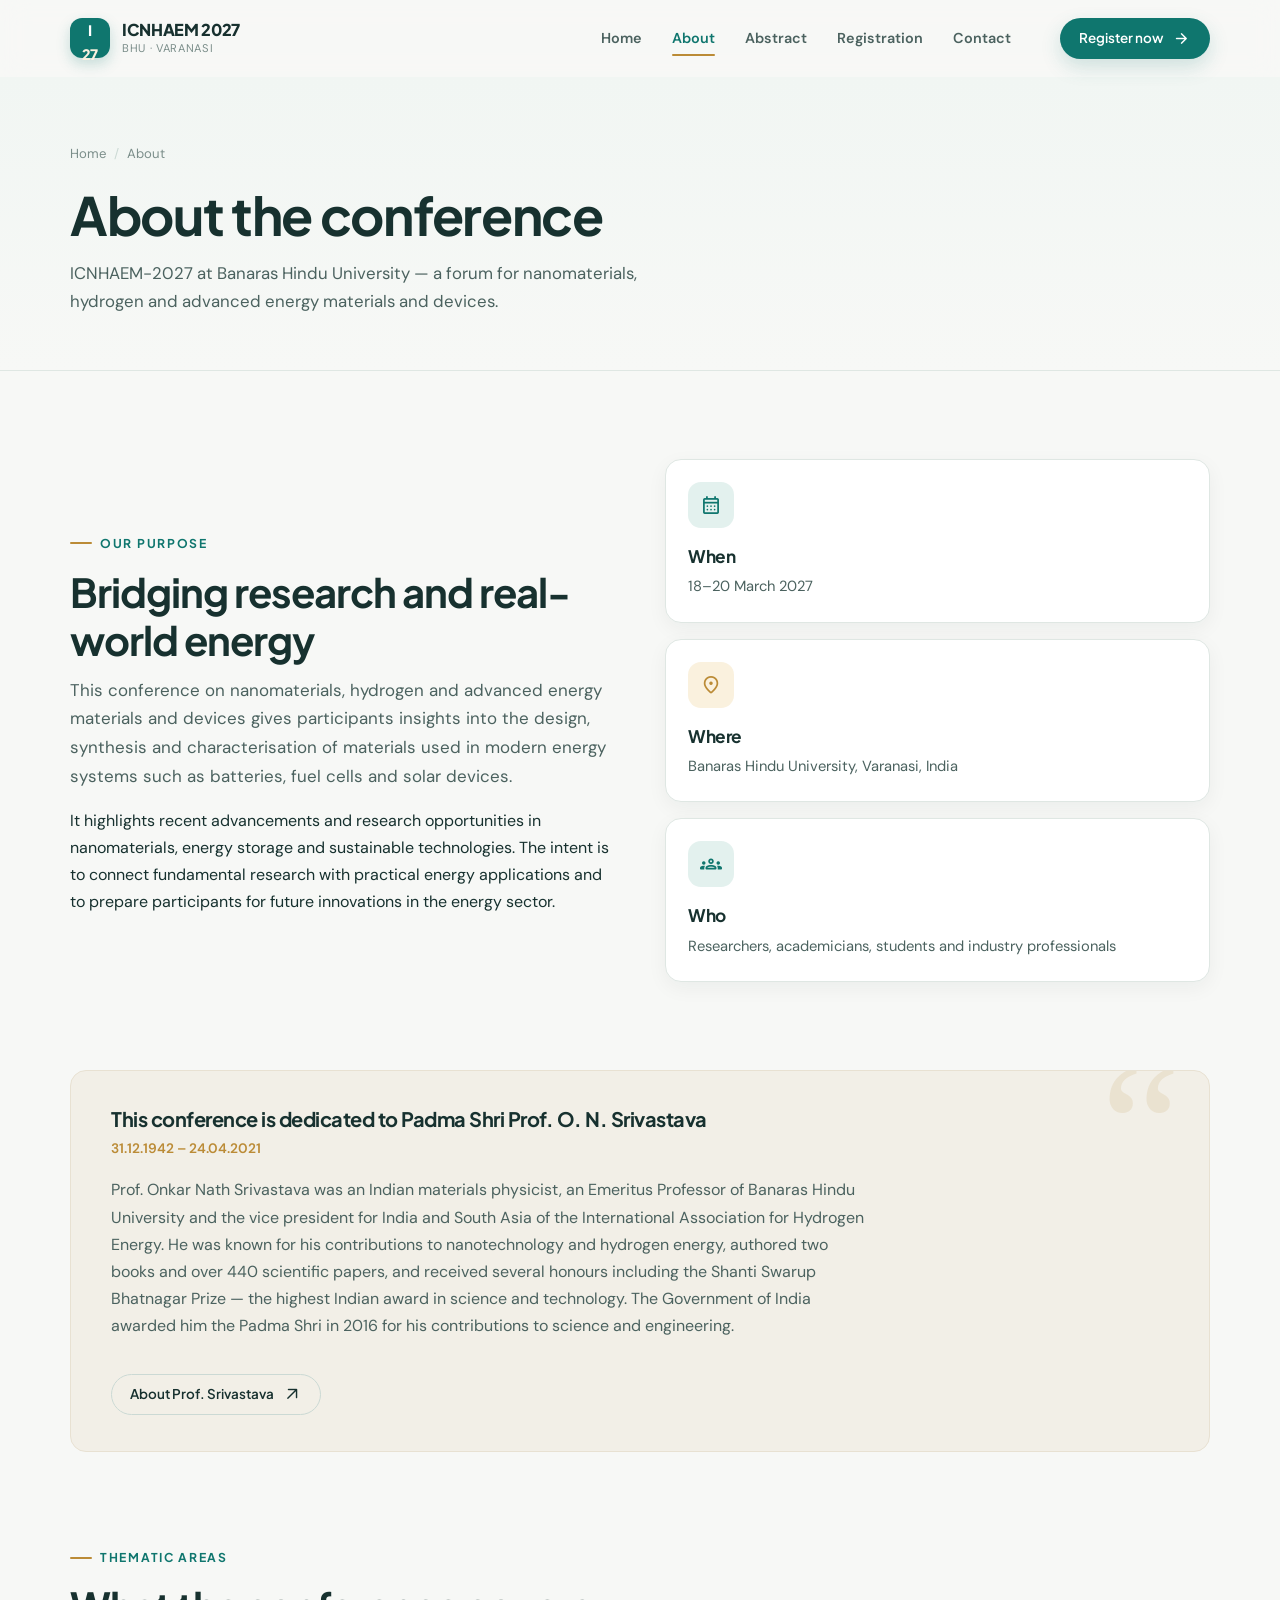
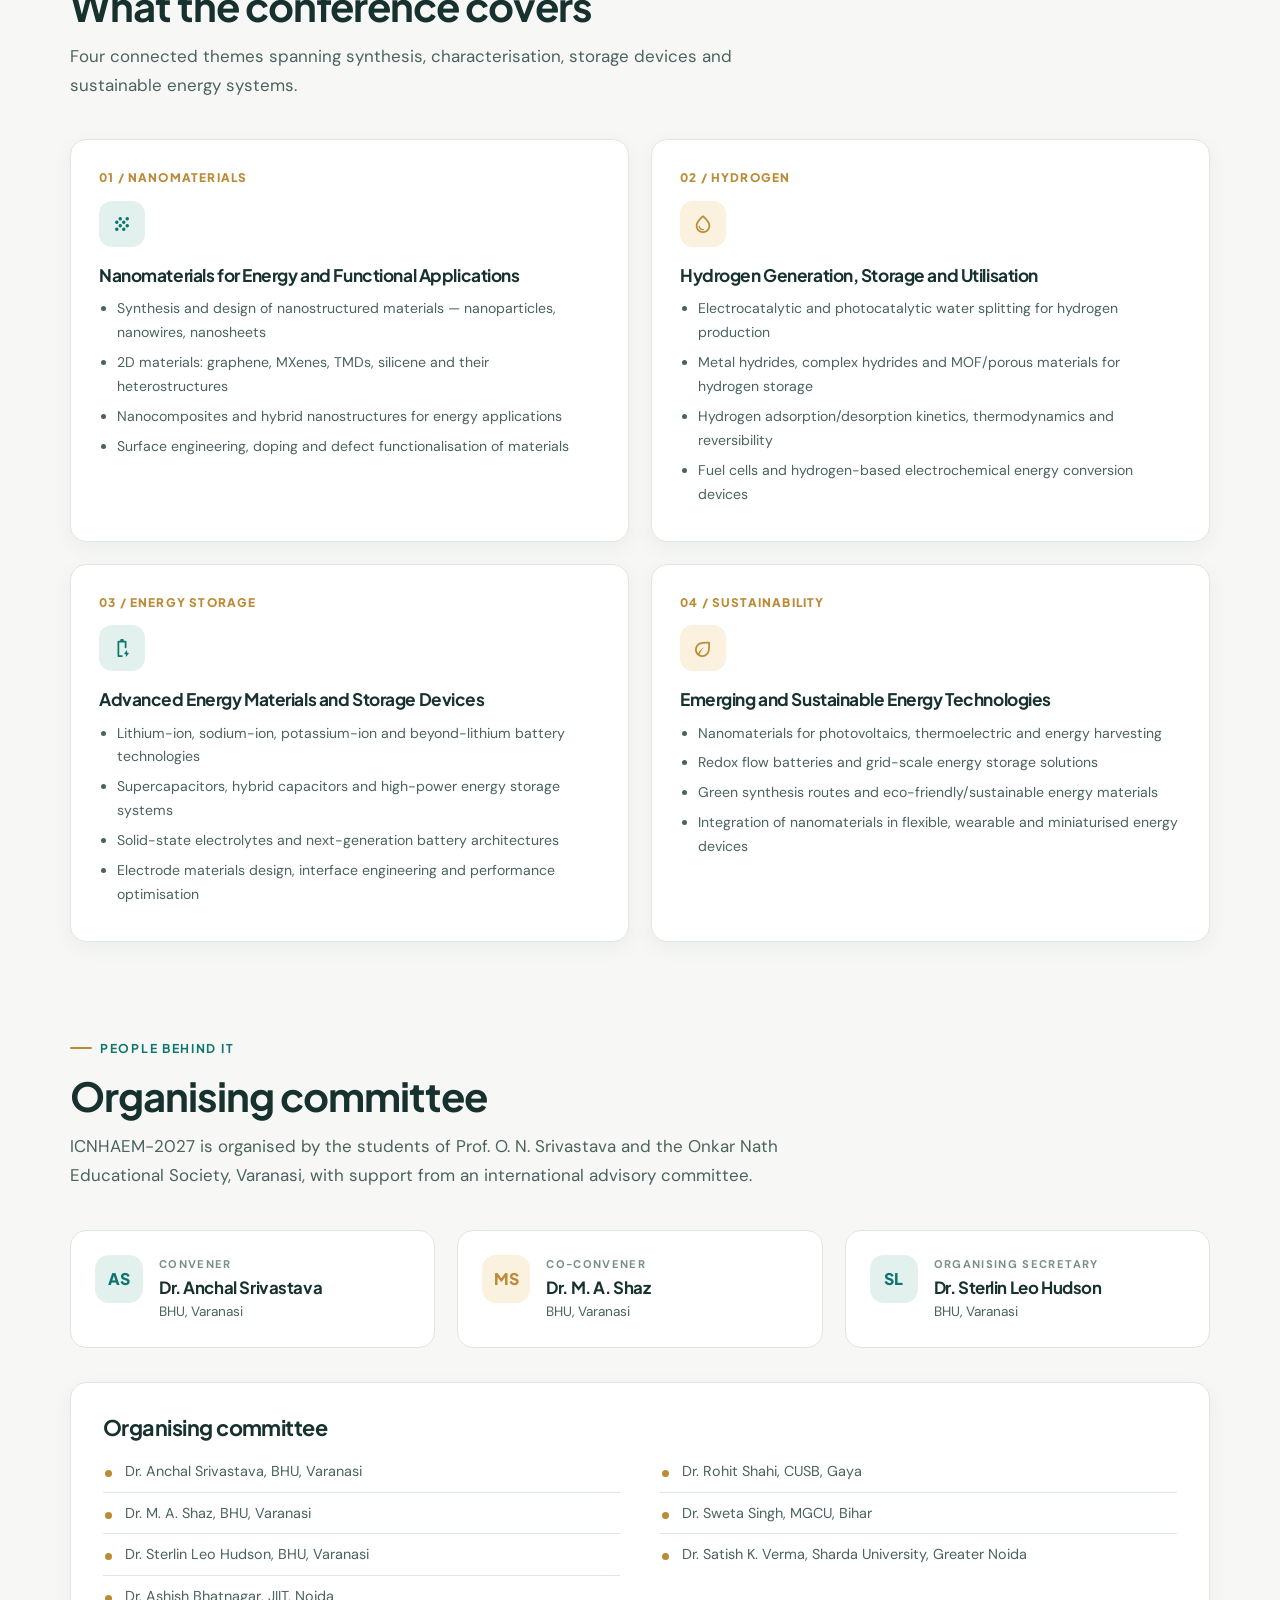
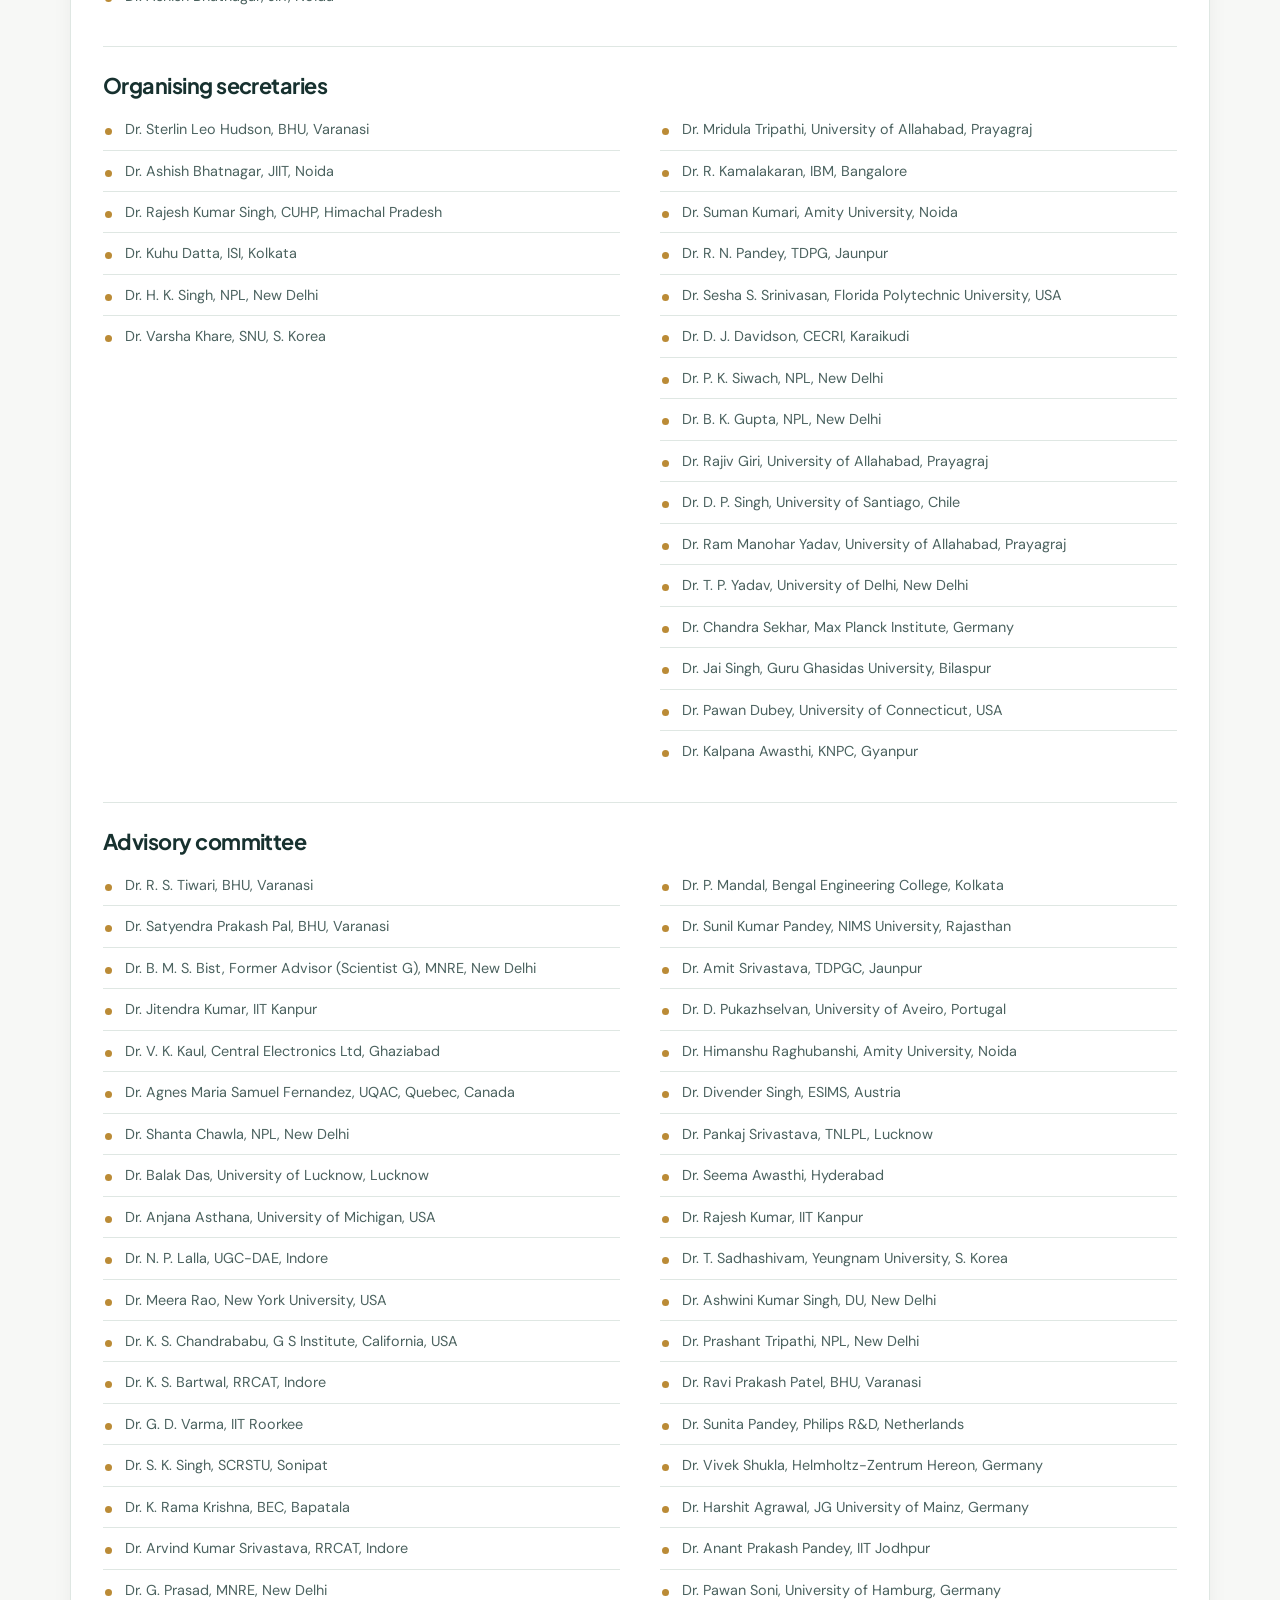
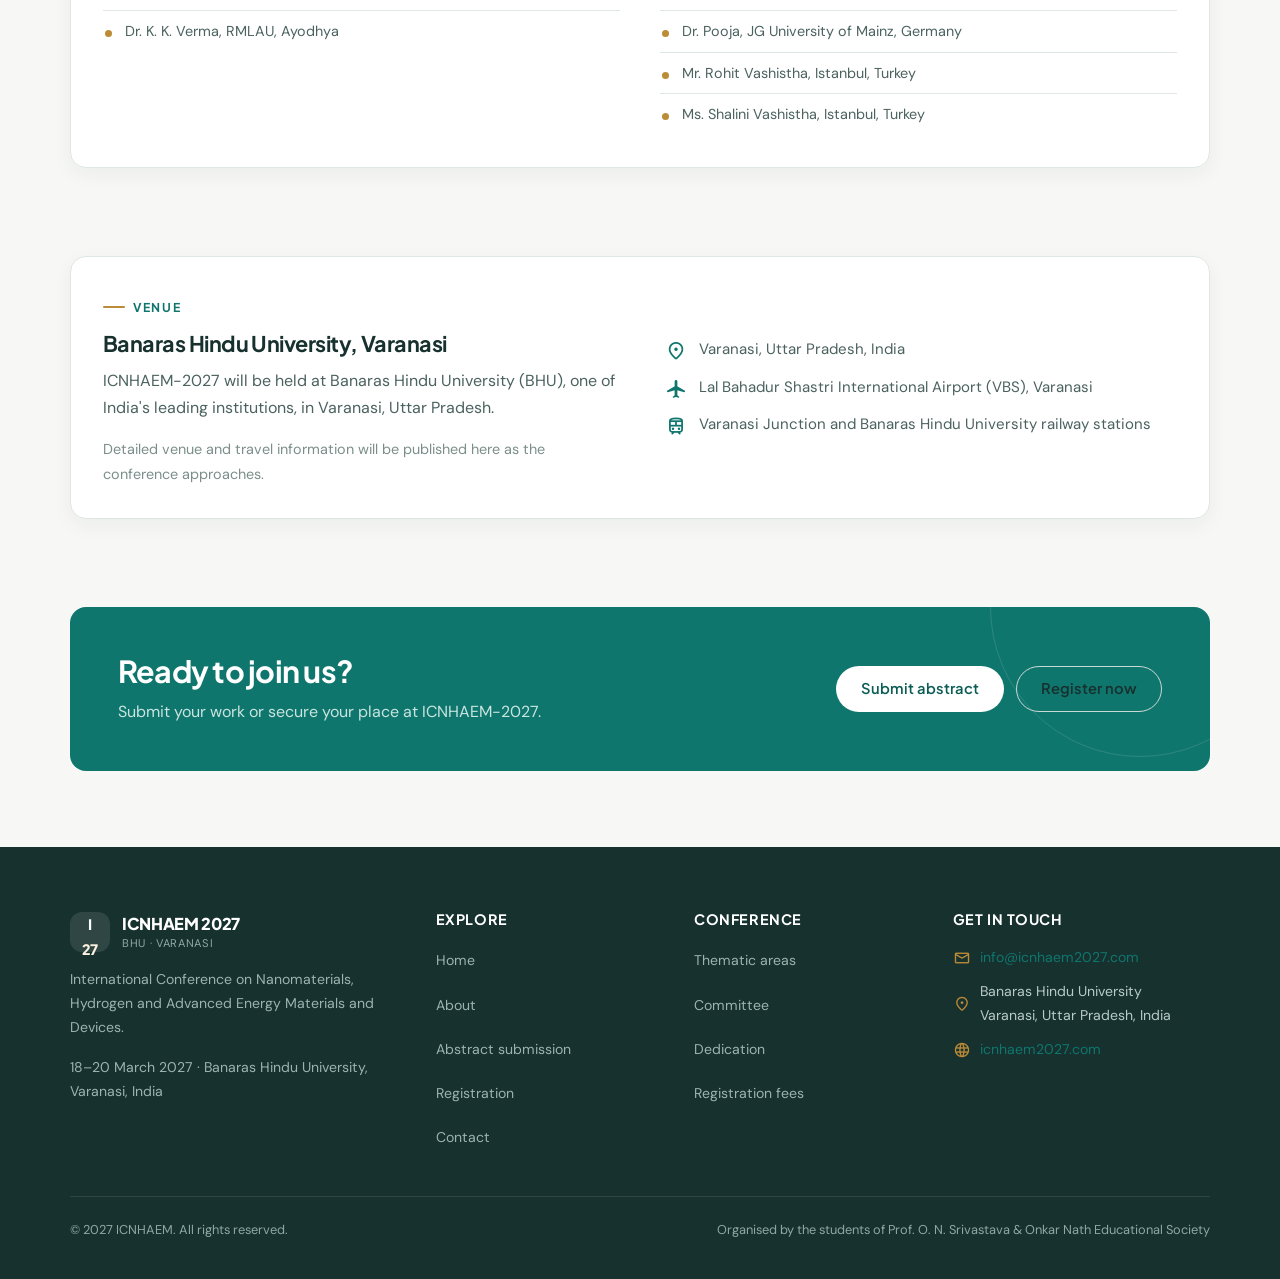
==== about.html @ a360b69c "Create about.html" ====
<!DOCTYPE html>
<html lang="en">
<head>
    <meta charset="UTF-8">
    <meta name="viewport" content="width=device-width, initial-scale=1.0">
    <title>About ICNHAEM 2027 | Nanomaterials, Hydrogen &amp; Advanced Energy Materials</title>
    <meta name="description" content="Learn about ICNHAEM-2027: scope, thematic areas, organising committee and the legacy behind the conference at Banaras Hindu University, Varanasi.">
    <link rel="canonical" href="https://icnhaem2027.com/about.html">
    <link rel="preconnect" href="https://fonts.googleapis.com">
    <link rel="preconnect" href="https://fonts.gstatic.com" crossorigin>
    <link href="https://fonts.googleapis.com/css2?family=DM+Sans:wght@400;500;600;700&family=Material+Symbols+Rounded:opsz,wght,FILL,GRAD@20..48,100..700,0..1,-50..200&family=Plus+Jakarta+Sans:wght@500;600;700;800&display=swap" rel="stylesheet">
    <link rel="stylesheet" href="css/style.css">
</head>
<body>

<header class="site-header">
    <div class="container header-inner">
        <a href="index.html" class="brand" aria-label="ICNHAEM 2027 home">
            <span class="brand-mark">I<span>27</span></span>
            <span class="brand-text"><span class="brand-title">ICNHAEM 2027</span><span class="brand-sub">BHU · Varanasi</span></span>
        </a>
        <nav class="nav" aria-label="Primary navigation">
            <a href="index.html" class="nav-link">Home</a>
            <a href="about.html" class="nav-link">About</a>
            <a href="abstract.php" class="nav-link">Abstract</a>
            <a href="registration.php" class="nav-link">Registration</a>
            <a href="contact.html" class="nav-link">Contact</a>
        </nav>
        <a href="registration.php" class="btn btn-primary btn-small nav-cta">Register now <span class="material-symbols-rounded" aria-hidden="true">arrow_forward</span></a>
        <button class="menu-toggle" type="button" aria-label="Open menu" aria-expanded="false" aria-controls="mobileNav"><span class="material-symbols-rounded" aria-hidden="true">menu</span></button>
    </div>
    <nav class="mobile-nav" id="mobileNav" aria-label="Mobile navigation">
        <a href="index.html">Home</a>
        <a href="about.html">About</a>
        <a href="abstract.php">Abstract</a>
        <a href="registration.php">Registration</a>
        <a href="contact.html">Contact</a>
        <a href="registration.php" class="mobile-cta">Register now</a>
    </nav>
</header>

<main>

    <section class="page-hero">
        <div class="container">
            <div class="breadcrumb"><a href="index.html">Home</a><span>/</span>About</div>
            <h1>About the conference</h1>
            <p>ICNHAEM-2027 at Banaras Hindu University — a forum for nanomaterials, hydrogen and advanced energy materials and devices.</p>
        </div>
    </section>

    <!-- Overview -->
    <section class="section">
        <div class="container">
            <div class="split">
                <div class="reveal">
                    <span class="eyebrow">Our purpose</span>
                    <h2 class="section-title">Bridging research and real-world energy</h2>
                    <p class="section-lead">This conference on nanomaterials, hydrogen and advanced energy materials and devices gives participants insights into the design, synthesis and characterisation of materials used in modern energy systems such as batteries, fuel cells and solar devices.</p>
                    <p>It highlights recent advancements and research opportunities in nanomaterials, energy storage and sustainable technologies. The intent is to connect fundamental research with practical energy applications and to prepare participants for future innovations in the energy sector.</p>
                </div>
                <div class="grid reveal" style="gap:16px;">
                    <div class="card" style="padding:22px;">
                        <div class="card-icon"><span class="material-symbols-rounded" aria-hidden="true">calendar_month</span></div>
                        <h3 class="card-title">When</h3>
                        <p class="card-text">18–20 March 2027</p>
                    </div>
                    <div class="card" style="padding:22px;">
                        <div class="card-icon gold"><span class="material-symbols-rounded" aria-hidden="true">location_on</span></div>
                        <h3 class="card-title">Where</h3>
                        <p class="card-text">Banaras Hindu University, Varanasi, India</p>
                    </div>
                    <div class="card" style="padding:22px;">
                        <div class="card-icon"><span class="material-symbols-rounded" aria-hidden="true">groups</span></div>
                        <h3 class="card-title">Who</h3>
                        <p class="card-text">Researchers, academicians, students and industry professionals</p>
                    </div>
                </div>
            </div>
        </div>
    </section>

    <!-- Dedication -->
    <section class="section" style="padding-top:0;" id="dedication">
        <div class="container">
            <div class="dedication reveal">
                <h3>This conference is dedicated to Padma Shri Prof. O. N. Srivastava</h3>
                <div class="dedication-meta">31.12.1942 – 24.04.2021</div>
                <p>Prof. Onkar Nath Srivastava was an Indian materials physicist, an Emeritus Professor of Banaras Hindu University and the vice president for India and South Asia of the International Association for Hydrogen Energy. He was known for his contributions to nanotechnology and hydrogen energy, authored two books and over 440 scientific papers, and received several honours including the Shanti Swarup Bhatnagar Prize — the highest Indian award in science and technology. The Government of India awarded him the Padma Shri in 2016 for his contributions to science and engineering.</p>
                <a href="https://en.wikipedia.org/wiki/Onkar_Nath_Srivastava" target="_blank" rel="noopener" class="btn btn-ghost btn-small mt-1">About Prof. Srivastava <span class="material-symbols-rounded" aria-hidden="true">arrow_outward</span></a>
            </div>
        </div>
    </section>

    <!-- Themes -->
    <section class="section" style="padding-top:0;" id="themes">
        <div class="container">
            <div class="section-head reveal">
                <span class="eyebrow">Thematic areas</span>
                <h2 class="section-title">What the conference covers</h2>
                <p class="section-lead">Four connected themes spanning synthesis, characterisation, storage devices and sustainable energy systems.</p>
            </div>
            <div class="grid grid-2">
                <article class="card theme-card reveal">
                    <div class="theme-num">01 / NANOMATERIALS</div>
                    <div class="card-icon"><span class="material-symbols-rounded" aria-hidden="true">grain</span></div>
                    <h3 class="card-title">Nanomaterials for Energy and Functional Applications</h3>
                    <ul>
                        <li>Synthesis and design of nanostructured materials — nanoparticles, nanowires, nanosheets</li>
                        <li>2D materials: graphene, MXenes, TMDs, silicene and their heterostructures</li>
                        <li>Nanocomposites and hybrid nanostructures for energy applications</li>
                        <li>Surface engineering, doping and defect functionalisation of materials</li>
                    </ul>
                </article>
                <article class="card theme-card reveal">
                    <div class="theme-num">02 / HYDROGEN</div>
                    <div class="card-icon gold"><span class="material-symbols-rounded" aria-hidden="true">water_drop</span></div>
                    <h3 class="card-title">Hydrogen Generation, Storage and Utilisation</h3>
                    <ul>
                        <li>Electrocatalytic and photocatalytic water splitting for hydrogen production</li>
                        <li>Metal hydrides, complex hydrides and MOF/porous materials for hydrogen storage</li>
                        <li>Hydrogen adsorption/desorption kinetics, thermodynamics and reversibility</li>
                        <li>Fuel cells and hydrogen-based electrochemical energy conversion devices</li>
                    </ul>
                </article>
                <article class="card theme-card reveal">
                    <div class="theme-num">03 / ENERGY STORAGE</div>
                    <div class="card-icon"><span class="material-symbols-rounded" aria-hidden="true">battery_charging_full</span></div>
                    <h3 class="card-title">Advanced Energy Materials and Storage Devices</h3>
                    <ul>
                        <li>Lithium-ion, sodium-ion, potassium-ion and beyond-lithium battery technologies</li>
                        <li>Supercapacitors, hybrid capacitors and high-power energy storage systems</li>
                        <li>Solid-state electrolytes and next-generation battery architectures</li>
                        <li>Electrode materials design, interface engineering and performance optimisation</li>
                    </ul>
                </article>
                <article class="card theme-card reveal">
                    <div class="theme-num">04 / SUSTAINABILITY</div>
                    <div class="card-icon gold"><span class="material-symbols-rounded" aria-hidden="true">eco</span></div>
                    <h3 class="card-title">Emerging and Sustainable Energy Technologies</h3>
                    <ul>
                        <li>Nanomaterials for photovoltaics, thermoelectric and energy harvesting</li>
                        <li>Redox flow batteries and grid-scale energy storage solutions</li>
                        <li>Green synthesis routes and eco-friendly/sustainable energy materials</li>
                        <li>Integration of nanomaterials in flexible, wearable and miniaturised energy devices</li>
                    </ul>
                </article>
            </div>
        </div>
    </section>

    <!-- Committee -->
    <section class="section" style="padding-top:0;" id="committee">
        <div class="container">
            <div class="section-head reveal">
                <span class="eyebrow">People behind it</span>
                <h2 class="section-title">Organising committee</h2>
                <p class="section-lead">ICNHAEM-2027 is organised by the students of Prof. O. N. Srivastava and the Onkar Nath Educational Society, Varanasi, with support from an international advisory committee.</p>
            </div>

            <div class="grid grid-3 reveal" style="margin-bottom: 34px;">
                <div class="person"><div class="person-avatar">AS</div><div><div class="person-role">Convener</div><h4 class="person-name">Dr. Anchal Srivastava</h4><div class="person-aff">BHU, Varanasi</div></div></div>
                <div class="person"><div class="person-avatar gold">MS</div><div><div class="person-role">Co-Convener</div><h4 class="person-name">Dr. M. A. Shaz</h4><div class="person-aff">BHU, Varanasi</div></div></div>
                <div class="person"><div class="person-avatar">SL</div><div><div class="person-role">Organising Secretary</div><h4 class="person-name">Dr. Sterlin Leo Hudson</h4><div class="person-aff">BHU, Varanasi</div></div></div>
            </div>

            <div class="panel reveal">
                <h3 class="panel-title">Organising committee</h3>
                <div class="committee-grid">
                    <ul class="committee-list">
                        <li>Dr. Anchal Srivastava, BHU, Varanasi</li>
                        <li>Dr. M. A. Shaz, BHU, Varanasi</li>
                        <li>Dr. Sterlin Leo Hudson, BHU, Varanasi</li>
                        <li>Dr. Ashish Bhatnagar, JIIT, Noida</li>
                    </ul>
                    <ul class="committee-list">
                        <li>Dr. Rohit Shahi, CUSB, Gaya</li>
                        <li>Dr. Sweta Singh, MGCU, Bihar</li>
                        <li>Dr. Satish K. Verma, Sharda University, Greater Noida</li>
                    </ul>
                </div>

                <div style="margin-top: 30px; padding-top: 26px; border-top: 1px solid var(--line);">
                    <h3 class="panel-title">Organising secretaries</h3>
                    <div class="committee-grid">
                        <ul class="committee-list">
                            <li>Dr. Sterlin Leo Hudson, BHU, Varanasi</li>
                            <li>Dr. Ashish Bhatnagar, JIIT, Noida</li>
                            <li>Dr. Rajesh Kumar Singh, CUHP, Himachal Pradesh</li>
                            <li>Dr. Kuhu Datta, ISI, Kolkata</li>
                            <li>Dr. H. K. Singh, NPL, New Delhi</li>
                            <li>Dr. Varsha Khare, SNU, S. Korea</li>
                        </ul>
                        <ul class="committee-list">
                            <li>Dr. Mridula Tripathi, University of Allahabad, Prayagraj</li>
                            <li>Dr. R. Kamalakaran, IBM, Bangalore</li>
                            <li>Dr. Suman Kumari, Amity University, Noida</li>
                            <li>Dr. R. N. Pandey, TDPG, Jaunpur</li>
                            <li>Dr. Sesha S. Srinivasan, Florida Polytechnic University, USA</li>
                            <li>Dr. D. J. Davidson, CECRI, Karaikudi</li>
                            <li>Dr. P. K. Siwach, NPL, New Delhi</li>
                            <li>Dr. B. K. Gupta, NPL, New Delhi</li>
                            <li>Dr. Rajiv Giri, University of Allahabad, Prayagraj</li>
                            <li>Dr. D. P. Singh, University of Santiago, Chile</li>
                            <li>Dr. Ram Manohar Yadav, University of Allahabad, Prayagraj</li>
                            <li>Dr. T. P. Yadav, University of Delhi, New Delhi</li>
                            <li>Dr. Chandra Sekhar, Max Planck Institute, Germany</li>
                            <li>Dr. Jai Singh, Guru Ghasidas University, Bilaspur</li>
                            <li>Dr. Pawan Dubey, University of Connecticut, USA</li>
                            <li>Dr. Kalpana Awasthi, KNPC, Gyanpur</li>
                        </ul>
                    </div>
                </div>

                <div style="margin-top: 30px; padding-top: 26px; border-top: 1px solid var(--line);">
                    <h3 class="panel-title">Advisory committee</h3>
                    <div class="committee-grid">
                        <ul class="committee-list">
                            <li>Dr. R. S. Tiwari, BHU, Varanasi</li>
                            <li>Dr. Satyendra Prakash Pal, BHU, Varanasi</li>
                            <li>Dr. B. M. S. Bist, Former Advisor (Scientist G), MNRE, New Delhi</li>
                            <li>Dr. Jitendra Kumar, IIT Kanpur</li>
                            <li>Dr. V. K. Kaul, Central Electronics Ltd, Ghaziabad</li>
                            <li>Dr. Agnes Maria Samuel Fernandez, UQAC, Quebec, Canada</li>
                            <li>Dr. Shanta Chawla, NPL, New Delhi</li>
                            <li>Dr. Balak Das, University of Lucknow, Lucknow</li>
                            <li>Dr. Anjana Asthana, University of Michigan, USA</li>
                            <li>Dr. N. P. Lalla, UGC-DAE, Indore</li>
                            <li>Dr. Meera Rao, New York University, USA</li>
                            <li>Dr. K. S. Chandrababu, G S Institute, California, USA</li>
                            <li>Dr. K. S. Bartwal, RRCAT, Indore</li>
                            <li>Dr. G. D. Varma, IIT Roorkee</li>
                            <li>Dr. S. K. Singh, SCRSTU, Sonipat</li>
                            <li>Dr. K. Rama Krishna, BEC, Bapatala</li>
                            <li>Dr. Arvind Kumar Srivastava, RRCAT, Indore</li>
                            <li>Dr. G. Prasad, MNRE, New Delhi</li>
                            <li>Dr. K. K. Verma, RMLAU, Ayodhya</li>
                        </ul>
                        <ul class="committee-list">
                            <li>Dr. P. Mandal, Bengal Engineering College, Kolkata</li>
                            <li>Dr. Sunil Kumar Pandey, NIMS University, Rajasthan</li>
                            <li>Dr. Amit Srivastava, TDPGC, Jaunpur</li>
                            <li>Dr. D. Pukazhselvan, University of Aveiro, Portugal</li>
                            <li>Dr. Himanshu Raghubanshi, Amity University, Noida</li>
                            <li>Dr. Divender Singh, ESIMS, Austria</li>
                            <li>Dr. Pankaj Srivastava, TNLPL, Lucknow</li>
                            <li>Dr. Seema Awasthi, Hyderabad</li>
                            <li>Dr. Rajesh Kumar, IIT Kanpur</li>
                            <li>Dr. T. Sadhashivam, Yeungnam University, S. Korea</li>
                            <li>Dr. Ashwini Kumar Singh, DU, New Delhi</li>
                            <li>Dr. Prashant Tripathi, NPL, New Delhi</li>
                            <li>Dr. Ravi Prakash Patel, BHU, Varanasi</li>
                            <li>Dr. Sunita Pandey, Philips R&amp;D, Netherlands</li>
                            <li>Dr. Vivek Shukla, Helmholtz-Zentrum Hereon, Germany</li>
                            <li>Dr. Harshit Agrawal, JG University of Mainz, Germany</li>
                            <li>Dr. Anant Prakash Pandey, IIT Jodhpur</li>
                            <li>Dr. Pawan Soni, University of Hamburg, Germany</li>
                            <li>Dr. Pooja, JG University of Mainz, Germany</li>
                            <li>Mr. Rohit Vashistha, Istanbul, Turkey</li>
                            <li>Ms. Shalini Vashistha, Istanbul, Turkey</li>
                        </ul>
                    </div>
                </div>
            </div>
        </div>
    </section>

    <!-- Venue -->
    <section class="section" style="padding-top:0;">
        <div class="container">
            <div class="panel reveal">
                <div class="split">
                    <div>
                        <span class="eyebrow">Venue</span>
                        <h3 class="panel-title">Banaras Hindu University, Varanasi</h3>
                        <p>ICNHAEM-2027 will be held at Banaras Hindu University (BHU), one of India's leading institutions, in Varanasi, Uttar Pradesh.</p>
                        <p style="font-size:.9rem; color:var(--muted);">Detailed venue and travel information will be published here as the conference approaches.</p>
                    </div>
                    <ul class="info-list">
                        <li><span class="material-symbols-rounded" aria-hidden="true">location_on</span><span>Varanasi, Uttar Pradesh, India</span></li>
                        <li><span class="material-symbols-rounded" aria-hidden="true">flight</span><span>Lal Bahadur Shastri International Airport (VBS), Varanasi</span></li>
                        <li><span class="material-symbols-rounded" aria-hidden="true">train</span><span>Varanasi Junction and Banaras Hindu University railway stations</span></li>
                    </ul>
                </div>
            </div>
        </div>
    </section>

    <section class="section-sm" style="padding-top:0;">
        <div class="container">
            <div class="cta-band reveal">
                <div><h2>Ready to join us?</h2><p>Submit your work or secure your place at ICNHAEM-2027.</p></div>
                <div style="display:flex; gap:12px; flex-wrap:wrap;">
                    <a href="abstract.php" class="btn btn-light">Submit abstract</a>
                    <a href="registration.php" class="btn btn-ghost">Register now</a>
                </div>
            </div>
        </div>
    </section>

</main>

<footer class="site-footer">
    <div class="container">
        <div class="footer-grid">
            <div class="footer-brand">
                <a href="index.html" class="brand"><span class="brand-mark">I<span>27</span></span><span class="brand-text"><span class="brand-title">ICNHAEM 2027</span><span class="brand-sub">BHU · Varanasi</span></span></a>
                <p>International Conference on Nanomaterials, Hydrogen and Advanced Energy Materials and Devices.</p>
                <p>18–20 March 2027 · Banaras Hindu University, Varanasi, India</p>
            </div>
            <div><h4>Explore</h4><ul class="footer-links"><li><a href="index.html">Home</a></li><li><a href="about.html">About</a></li><li><a href="abstract.php">Abstract submission</a></li><li><a href="registration.php">Registration</a></li><li><a href="contact.html">Contact</a></li></ul></div>
            <div><h4>Conference</h4><ul class="footer-links"><li><a href="about.html#themes">Thematic areas</a></li><li><a href="about.html#committee">Committee</a></li><li><a href="about.html#dedication">Dedication</a></li><li><a href="registration.php#fees">Registration fees</a></li></ul></div>
            <div><h4>Get in touch</h4><div class="footer-line"><span class="material-symbols-rounded" aria-hidden="true">mail</span><a href="mailto:info@icnhaem2027.com">info@icnhaem2027.com</a></div><div class="footer-line"><span class="material-symbols-rounded" aria-hidden="true">location_on</span><span>Banaras Hindu University<br>Varanasi, Uttar Pradesh, India</span></div><div class="footer-line"><span class="material-symbols-rounded" aria-hidden="true">language</span><a href="https://icnhaem2027.com">icnhaem2027.com</a></div></div>
        </div>
        <div class="footer-bottom"><p>&copy; 2027 ICNHAEM. All rights reserved.</p><p>Organised by the students of Prof. O. N. Srivastava &amp; Onkar Nath Educational Society</p></div>
    </div>
</footer>

<script src="js/main.js"></script>
</body>
</html>
---- css/style.css ----
/* =========================================================
   ICNHAEM-2027 — clean, calm conference design system
   ========================================================= */

:root {
    --bg: #f7f8f6;
    --surface: #ffffff;
    --surface-2: #eef4f1;
    --surface-3: #f2efe7;
    --ink: #17312f;
    --ink-soft: #4b625f;
    --muted: #7b8e8a;
    --line: #dfe7e3;
    --line-strong: #cbd9d4;
    --accent: #0f766e;
    --accent-dark: #0b5c55;
    --accent-soft: #e3f1ee;
    --gold: #bb8b36;
    --gold-soft: #faf1de;
    --danger: #b04a4a;
    --success: #1f7a52;
    --radius: 16px;
    --radius-sm: 10px;
    --shadow: 0 14px 40px rgba(23, 49, 47, 0.06);
    --shadow-sm: 0 6px 20px rgba(23, 49, 47, 0.05);
    --max: 1140px;
}

*, *::before, *::after { box-sizing: border-box; }

html { scroll-behavior: smooth; }

body {
    margin: 0;
    background: var(--bg);
    color: var(--ink);
    font-family: 'DM Sans', system-ui, -apple-system, 'Segoe UI', sans-serif;
    font-size: 16px;
    line-height: 1.7;
    -webkit-font-smoothing: antialiased;
}

h1, h2, h3, h4, h5 {
    font-family: 'Plus Jakarta Sans', 'DM Sans', sans-serif;
    font-weight: 700;
    line-height: 1.2;
    letter-spacing: -0.025em;
    margin: 0 0 14px;
    color: var(--ink);
}

h1 { font-size: clamp(2.3rem, 4.4vw, 3.5rem); }
h2 { font-size: clamp(1.8rem, 3.2vw, 2.5rem); }
h3 { font-size: 1.25rem; }
h4 { font-size: 1.05rem; }

p { margin: 0 0 16px; }
p:last-child { margin-bottom: 0; }

a { color: var(--accent); text-decoration: none; transition: color .2s ease; }
a:hover { color: var(--accent-dark); }

ul, ol { margin: 0 0 16px; padding-left: 22px; }
li { margin-bottom: 8px; }
li:last-child { margin-bottom: 0; }

img { max-width: 100%; display: block; }

.material-symbols-rounded {
    font-family: 'Material Symbols Rounded';
    font-weight: normal;
    font-style: normal;
    font-size: 22px;
    line-height: 1;
    letter-spacing: normal;
    text-transform: none;
    display: inline-block;
    white-space: nowrap;
    word-wrap: normal;
    direction: ltr;
    vertical-align: middle;
    -webkit-font-feature-settings: 'liga';
    -webkit-font-smoothing: antialiased;
}

.container { width: min(calc(100% - 40px), var(--max)); margin-inline: auto; }
.section { padding: 88px 0; }
.section-sm { padding: 56px 0; }
.section-head { max-width: 720px; margin-bottom: 40px; }
.section-head.center { margin-inline: auto; text-align: center; }
.section-title { margin-bottom: 12px; }
.section-lead { color: var(--ink-soft); font-size: 1.06rem; }

.eyebrow {
    display: inline-flex;
    align-items: center;
    gap: 8px;
    font-family: 'Plus Jakarta Sans', sans-serif;
    font-size: .76rem;
    font-weight: 700;
    letter-spacing: .14em;
    text-transform: uppercase;
    color: var(--accent);
    margin-bottom: 14px;
}
.eyebrow::before { content: ''; width: 22px; height: 2px; background: var(--gold); border-radius: 2px; }

/* ---------- Buttons ---------- */
.btn {
    display: inline-flex;
    align-items: center;
    justify-content: center;
    gap: 9px;
    padding: 13px 24px;
    border: 1px solid transparent;
    border-radius: 999px;
    font-family: 'Plus Jakarta Sans', sans-serif;
    font-size: .92rem;
    font-weight: 600;
    line-height: 1.2;
    cursor: pointer;
    transition: transform .2s ease, background .2s ease, color .2s ease, box-shadow .2s ease;
    text-align: center;
}
.btn:hover { transform: translateY(-2px); }
.btn:active { transform: translateY(0); }
.btn .material-symbols-rounded { font-size: 19px; }

.btn-primary { background: var(--accent); color: #fff; box-shadow: 0 8px 20px rgba(15, 118, 110, .18); }
.btn-primary:hover { background: var(--accent-dark); color: #fff; box-shadow: 0 12px 24px rgba(15, 118, 110, .24); }

.btn-ghost { background: transparent; color: var(--ink); border-color: var(--line-strong); }
.btn-ghost:hover { background: var(--surface); border-color: var(--accent); color: var(--accent); }

.btn-light { background: #fff; color: var(--accent-dark); }
.btn-light:hover { background: var(--gold-soft); color: var(--accent-dark); }

.btn-small { padding: 10px 18px; font-size: .84rem; }
.btn-block { width: 100%; }
.btn[disabled] { opacity: .6; cursor: not-allowed; transform: none; }

/* ---------- Header / navigation ---------- */
.site-header {
    position: sticky;
    top: 0;
    z-index: 100;
    background: rgba(247, 248, 246, .88);
    backdrop-filter: blur(14px);
    -webkit-backdrop-filter: blur(14px);
    border-bottom: 1px solid transparent;
    transition: border-color .25s ease, box-shadow .25s ease, background .25s ease;
}
.site-header.scrolled { border-bottom-color: var(--line); box-shadow: 0 6px 24px rgba(23, 49, 47, .04); }

.header-inner {
    min-height: 76px;
    display: flex;
    align-items: center;
    gap: 28px;
}

.brand { display: inline-flex; align-items: center; gap: 12px; color: var(--ink); flex-shrink: 0; }
.brand:hover { color: var(--ink); }
.brand-mark {
    width: 40px; height: 40px;
    border-radius: 12px;
    background: var(--accent);
    color: #fff;
    display: grid;
    place-items: center;
    font-family: 'Plus Jakarta Sans', sans-serif;
    font-weight: 800;
    font-size: .9rem;
    letter-spacing: -.04em;
    box-shadow: 0 6px 14px rgba(15, 118, 110, .22);
}
.brand-mark span { color: var(--gold-soft); }
.brand-text { display: flex; flex-direction: column; line-height: 1.15; }
.brand-title { font-family: 'Plus Jakarta Sans', sans-serif; font-weight: 800; font-size: 1.02rem; letter-spacing: -.02em; }
.brand-sub { font-size: .7rem; color: var(--muted); letter-spacing: .06em; text-transform: uppercase; margin-top: 3px; }

.nav { display: flex; align-items: center; gap: 4px; margin-left: auto; }
.nav-link {
    position: relative;
    padding: 9px 13px;
    color: var(--ink-soft);
    font-size: .9rem;
    font-weight: 600;
    border-radius: 8px;
    transition: color .2s ease, background .2s ease;
}
.nav-link:hover { color: var(--accent); background: var(--accent-soft); }
.nav-link.active { color: var(--accent); }
.nav-link.active::after {
    content: '';
    position: absolute;
    left: 13px; right: 13px; bottom: 3px;
    height: 2px;
    background: var(--gold);
    border-radius: 2px;
}

.nav-cta { margin-left: 8px; }

.menu-toggle {
    display: none;
    border: 1px solid var(--line-strong);
    background: var(--surface);
    color: var(--ink);
    border-radius: 10px;
    width: 42px; height: 42px;
    cursor: pointer;
    align-items: center;
    justify-content: center;
    transition: background .2s ease;
}
.menu-toggle:hover { background: var(--accent-soft); }

.mobile-nav { display: none; }

/* ---------- Hero ---------- */
.hero {
    position: relative;
    overflow: hidden;
    padding: 70px 0 60px;
    background:
        radial-gradient(circle at 88% 12%, rgba(187, 139, 54, .10), transparent 34%),
        radial-gradient(circle at 8% 88%, rgba(15, 118, 110, .09), transparent 38%),
        linear-gradient(180deg, #f1f6f3 0%, var(--bg) 100%);
}
.hero::after {
    content: '';
    position: absolute;
    inset: 0;
    background-image: radial-gradient(var(--line-strong) .8px, transparent .8px);
    background-size: 26px 26px;
    opacity: .35;
    pointer-events: none;
}
.hero-inner {
    position: relative;
    z-index: 1;
    display: grid;
    grid-template-columns: minmax(0, 1.35fr) minmax(0, .85fr);
    gap: 44px;
    align-items: center;
}
.hero-copy { max-width: 720px; }
.hero-badge {
    display: inline-flex;
    align-items: center;
    gap: 8px;
    background: var(--surface);
    border: 1px solid var(--line);
    border-radius: 999px;
    padding: 8px 16px;
    font-size: .82rem;
    font-weight: 700;
    color: var(--accent);
    box-shadow: var(--shadow-sm);
    margin-bottom: 26px;
}
.hero-badge .material-symbols-rounded { color: var(--gold); font-size: 18px; }
.hero-title { margin-bottom: 20px; }
.hero-title .accent { color: var(--accent); }
.hero-title .thin { display: block; font-size: .55em; font-weight: 500; letter-spacing: -.01em; color: var(--ink-soft); margin: 8px 0 4px; }
.hero-lead { font-size: 1.1rem; color: var(--ink-soft); max-width: 620px; margin-bottom: 28px; }
.hero-meta { display: flex; flex-wrap: wrap; gap: 10px 26px; margin-bottom: 32px; }
.hero-meta-item { display: flex; align-items: flex-start; gap: 10px; color: var(--ink-soft); font-size: .9rem; }
.hero-meta-item .material-symbols-rounded { color: var(--accent); font-size: 20px; margin-top: 3px; }
.hero-meta-item strong { display: block; color: var(--ink); font-size: .95rem; }
.hero-actions { display: flex; flex-wrap: wrap; gap: 12px; }
.hero-note { margin-top: 20px; font-size: .82rem; color: var(--muted); }

.hero-art { position: relative; display: grid; place-items: center; }
.hero-art svg { width: 100%; max-width: 390px; height: auto; }
.hero-float {
    position: absolute;
    right: 0; bottom: 2%;
    background: var(--surface);
    border: 1px solid var(--line);
    border-radius: 14px;
    padding: 14px 18px;
    box-shadow: var(--shadow);
    display: flex;
    align-items: center;
    gap: 12px;
}
.hero-float .material-symbols-rounded { color: var(--gold); font-size: 26px; }
.hero-float span { display: block; font-size: .72rem; color: var(--muted); line-height: 1.3; }
.hero-float strong { display: block; font-size: .9rem; font-family: 'Plus Jakarta Sans', sans-serif; }

/* ---------- Stats & countdown ---------- */
.stats {
    display: grid;
    grid-template-columns: repeat(4, 1fr);
    gap: 0;
    background: var(--surface);
    border: 1px solid var(--line);
    border-radius: var(--radius);
    box-shadow: var(--shadow-sm);
    overflow: hidden;
}
.stat { padding: 24px 28px; border-right: 1px solid var(--line); }
.stat:last-child { border-right: 0; }
.stat-value { font-family: 'Plus Jakarta Sans', sans-serif; font-size: 1.7rem; font-weight: 800; color: var(--accent); line-height: 1.1; }
.stat-label { font-size: .8rem; color: var(--muted); margin-top: 5px; }

.countdown-wrap {
    display: flex;
    align-items: center;
    justify-content: space-between;
    gap: 32px;
    flex-wrap: wrap;
    background: var(--ink);
    color: #fff;
    border-radius: var(--radius);
    padding: 30px 36px;
}
.countdown-intro h3 { color: #fff; margin-bottom: 4px; font-size: 1.3rem; }
.countdown-intro p { color: #a9c0bc; font-size: .86rem; margin: 0; }
.countdown { display: flex; gap: 12px; }
.count-item {
    min-width: 82px;
    text-align: center;
    background: rgba(255, 255, 255, .07);
    border: 1px solid rgba(255, 255, 255, .1);
    border-radius: 12px;
    padding: 10px 12px;
}
.count-num { font-family: 'Plus Jakarta Sans', sans-serif; font-size: 1.8rem; font-weight: 800; line-height: 1.1; color: #fff; }
.count-label { font-size: .68rem; letter-spacing: .12em; text-transform: uppercase; color: #a9c0bc; margin-top: 3px; }

/* ---------- Cards ---------- */
.grid { display: grid; gap: 22px; }
.grid-2 { grid-template-columns: repeat(2, minmax(0, 1fr)); }
.grid-3 { grid-template-columns: repeat(3, minmax(0, 1fr)); }
.grid-4 { grid-template-columns: repeat(4, minmax(0, 1fr)); }

.card {
    background: var(--surface);
    border: 1px solid var(--line);
    border-radius: var(--radius);
    padding: 28px;
    box-shadow: var(--shadow-sm);
    transition: transform .25s ease, box-shadow .25s ease, border-color .25s ease;
}
.card:hover { transform: translateY(-4px); box-shadow: var(--shadow); border-color: var(--line-strong); }
.card-icon {
    width: 46px; height: 46px;
    border-radius: 13px;
    background: var(--accent-soft);
    color: var(--accent);
    display: grid; place-items: center;
    margin-bottom: 18px;
}
.card-icon.gold { background: var(--gold-soft); color: var(--gold); }
.card-title { font-size: 1.08rem; margin-bottom: 8px; }
.card-text { color: var(--ink-soft); font-size: .92rem; margin: 0; }

.theme-num {
    font-family: 'Plus Jakarta Sans', sans-serif;
    font-size: .74rem;
    font-weight: 800;
    color: var(--gold);
    letter-spacing: .1em;
    margin-bottom: 12px;
}
.theme-card ul { font-size: .88rem; color: var(--ink-soft); padding-left: 18px; margin: 12px 0 0; }
.theme-card li { margin-bottom: 6px; }

.panel {
    background: var(--surface);
    border: 1px solid var(--line);
    border-radius: var(--radius);
    padding: 32px;
    box-shadow: var(--shadow-sm);
}
.panel + .panel { margin-top: 22px; }
.panel-title { font-size: 1.35rem; margin-bottom: 10px; }
.panel p { color: var(--ink-soft); }

.split { display: grid; grid-template-columns: 1fr 1fr; gap: 50px; align-items: center; }
.split-reverse { direction: rtl; }
.split-reverse > * { direction: ltr; }

/* ---------- Dates timeline ---------- */
.timeline { display: grid; gap: 0; }
.timeline-item {
    display: grid;
    grid-template-columns: 180px 1fr;
    gap: 24px;
    padding: 18px 0;
    border-bottom: 1px solid var(--line);
    align-items: baseline;
}
.timeline-item:last-child { border-bottom: 0; }
.timeline-date { font-family: 'Plus Jakarta Sans', sans-serif; font-weight: 700; color: var(--accent); font-size: .95rem; }
.timeline-title { color: var(--ink); font-weight: 600; }
.timeline-item.featured .timeline-date,
.timeline-item.featured .timeline-title { color: var(--gold); }

/* ---------- Dedication ---------- */
.dedication {
    background: var(--surface-3);
    border: 1px solid #e8e1d2;
    border-radius: var(--radius);
    padding: 36px 40px;
    position: relative;
    overflow: hidden;
}
.dedication::before {
    content: '\201C';
    position: absolute;
    right: 28px; top: -34px;
    font-family: Georgia, serif;
    font-size: 180px;
    color: rgba(187, 139, 54, .13);
    line-height: 1;
}
.dedication h3 { position: relative; margin-bottom: 6px; }
.dedication .dedication-meta { color: var(--gold); font-weight: 600; font-size: .86rem; margin-bottom: 16px; }
.dedication p { position: relative; color: var(--ink-soft); max-width: 760px; }

/* ---------- People / committee ---------- */
.people { display: grid; gap: 20px; }
.person {
    background: var(--surface);
    border: 1px solid var(--line);
    border-radius: var(--radius);
    padding: 24px;
    display: flex;
    gap: 16px;
    align-items: flex-start;
}
.person-avatar {
    width: 48px; height: 48px;
    border-radius: 14px;
    background: var(--accent-soft);
    color: var(--accent);
    display: grid; place-items: center;
    font-family: 'Plus Jakarta Sans', sans-serif;
    font-weight: 800;
    flex-shrink: 0;
}
.person-avatar.gold { background: var(--gold-soft); color: var(--gold); }
.person-role { font-size: .7rem; text-transform: uppercase; letter-spacing: .12em; color: var(--muted); font-weight: 700; }
.person-name { font-size: 1.05rem; margin: 4px 0 2px; }
.person-aff { font-size: .85rem; color: var(--ink-soft); }

.committee-grid { display: grid; grid-template-columns: repeat(2, minmax(0, 1fr)); gap: 16px 40px; }
.committee-list { list-style: none; padding: 0; margin: 0; }
.committee-list li {
    position: relative;
    padding: 8px 0 8px 22px;
    border-bottom: 1px solid var(--line);
    font-size: .9rem;
    color: var(--ink-soft);
    margin: 0;
}
.committee-list li::before {
    content: '';
    position: absolute;
    left: 2px; top: 19px;
    width: 7px; height: 7px;
    border-radius: 50%;
    background: var(--gold);
}
.committee-list li:last-child { border-bottom: 0; }

/* ---------- Page hero ---------- */
.page-hero {
    background: linear-gradient(180deg, #f1f6f3 0%, var(--bg) 100%);
    border-bottom: 1px solid var(--line);
    padding: 66px 0 54px;
}
.page-hero h1 { font-size: clamp(2.2rem, 4.5vw, 3.3rem); margin-bottom: 12px; }
.page-hero p { color: var(--ink-soft); font-size: 1.05rem; max-width: 640px; }
.breadcrumb { font-size: .82rem; color: var(--muted); margin-bottom: 18px; }
.breadcrumb a { color: var(--muted); }
.breadcrumb a:hover { color: var(--accent); }
.breadcrumb span { margin: 0 8px; color: var(--line-strong); }

/* ---------- Notices ---------- */
.notice {
    display: flex;
    gap: 12px;
    align-items: flex-start;
    padding: 16px 20px;
    border-radius: 12px;
    font-size: .92rem;
    margin-bottom: 22px;
    border: 1px solid transparent;
}
.notice .material-symbols-rounded { flex-shrink: 0; font-size: 21px; margin-top: 1px; }
.notice-info { background: var(--accent-soft); border-color: #cbe3de; color: var(--accent-dark); }
.notice-warn { background: var(--gold-soft); border-color: #ecdcb9; color: #7c5c1e; }
.notice strong { font-weight: 700; }

/* ---------- Forms ---------- */
.form-card {
    background: var(--surface);
    border: 1px solid var(--line);
    border-radius: var(--radius);
    padding: 32px;
    box-shadow: var(--shadow-sm);
}
.form-section + .form-section { margin-top: 34px; padding-top: 30px; border-top: 1px solid var(--line); }
.form-section-title {
    display: flex;
    align-items: center;
    gap: 10px;
    font-family: 'Plus Jakarta Sans', sans-serif;
    font-size: 1.1rem;
    margin-bottom: 20px;
}
.form-section-title .material-symbols-rounded {
    width: 34px; height: 34px;
    border-radius: 10px;
    background: var(--accent-soft);
    color: var(--accent);
    display: inline-grid;
    place-items: center;
    font-size: 19px;
}
.form-grid { display: grid; grid-template-columns: repeat(2, minmax(0, 1fr)); gap: 18px 22px; }
.form-row { display: grid; grid-template-columns: repeat(2, minmax(0, 1fr)); gap: 22px; }
.field { display: flex; flex-direction: column; gap: 7px; }
.field.full { grid-column: 1 / -1; }
.field label, .field-label {
    font-size: .85rem;
    font-weight: 700;
    color: var(--ink);
}
.req { color: var(--danger); }
.field input:not([type=checkbox]):not([type=file]),
.field select,
.field textarea {
    width: 100%;
    font: inherit;
    font-size: .92rem;
    color: var(--ink);
    background: #fbfcfb;
    border: 1px solid var(--line-strong);
    border-radius: var(--radius-sm);
    padding: 11px 14px;
    transition: border-color .2s ease, box-shadow .2s ease, background .2s ease;
}
.field textarea { min-height: 96px; resize: vertical; }
.field input:focus,
.field select:focus,
.field textarea:focus {
    outline: none;
    background: #fff;
    border-color: var(--accent);
    box-shadow: 0 0 0 4px rgba(15, 118, 110, .10);
}
.field input::placeholder, .field textarea::placeholder { color: #a4b1ae; }
.field-hint { font-size: .78rem; color: var(--muted); }
.field input[type=file] {
    width: 100%;
    font: inherit;
    font-size: .88rem;
    color: var(--ink-soft);
    background: #fbfcfb;
    border: 1px dashed var(--line-strong);
    border-radius: var(--radius-sm);
    padding: 11px 14px;
}
.field input[type=file]::file-selector-button {
    font: inherit;
    font-size: .82rem;
    font-weight: 700;
    color: var(--accent);
    background: var(--accent-soft);
    border: 0;
    border-radius: 7px;
    padding: 7px 12px;
    margin-right: 12px;
    cursor: pointer;
}
.checkbox-field {
    display: flex;
    align-items: flex-start;
    gap: 10px;
    font-size: .9rem;
    color: var(--ink-soft);
    cursor: pointer;
}
.checkbox-field input { accent-color: var(--accent); width: 17px; height: 17px; margin-top: 4px; flex-shrink: 0; }
.checkbox-group { display: grid; gap: 10px; }

.alert {
    display: none;
    padding: 16px 18px;
    border-radius: 12px;
    margin-bottom: 22px;
    font-size: .92rem;
    border: 1px solid transparent;
}
.alert.show { display: block; }
.alert-success { background: #e8f5ee; border-color: #c3e5d2; color: #185c3c; }
.alert-error { background: #fdeeee; border-color: #f3cccc; color: #8c3232; }
.alert h4 { margin: 0 0 6px; font-size: 1rem; }
.alert p { margin: 0; }
.alert ul { margin: 8px 0 0; padding-left: 20px; }

.form-footer { margin-top: 28px; display: flex; align-items: center; gap: 18px; flex-wrap: wrap; }
.form-footer-note { font-size: .82rem; color: var(--muted); }

/* ---------- Tables ---------- */
.table-wrap { overflow-x: auto; border: 1px solid var(--line); border-radius: 12px; background: var(--surface); }
table { width: 100%; border-collapse: collapse; font-size: .93rem; }
th, td { padding: 15px 18px; text-align: left; border-bottom: 1px solid var(--line); }
th { background: var(--surface-2); font-family: 'Plus Jakarta Sans', sans-serif; font-size: .82rem; letter-spacing: .04em; text-transform: uppercase; color: var(--ink-soft); }
tbody tr:last-child td { border-bottom: 0; }
td strong { color: var(--ink); }

/* ---------- Contact ---------- */
.contact-grid { display: grid; grid-template-columns: repeat(3, minmax(0, 1fr)); gap: 22px; }
.contact-card {
    background: var(--surface);
    border: 1px solid var(--line);
    border-radius: var(--radius);
    padding: 26px;
    box-shadow: var(--shadow-sm);
    transition: transform .25s ease, box-shadow .25s ease;
}
.contact-card:hover { transform: translateY(-4px); box-shadow: var(--shadow); }
.contact-icon {
    width: 44px; height: 44px;
    border-radius: 12px;
    display: grid; place-items: center;
    background: var(--accent-soft);
    color: var(--accent);
    margin-bottom: 16px;
}
.contact-icon.gold { background: var(--gold-soft); color: var(--gold); }
.contact-role { font-size: .7rem; text-transform: uppercase; letter-spacing: .12em; font-weight: 700; color: var(--muted); }
.contact-name { font-family: 'Plus Jakarta Sans', sans-serif; font-weight: 700; font-size: 1.05rem; margin: 5px 0 10px; }
.contact-line { font-size: .9rem; color: var(--ink-soft); display: flex; align-items: center; gap: 8px; margin-bottom: 5px; }
.contact-line .material-symbols-rounded { font-size: 17px; color: var(--accent); }

.info-list { list-style: none; padding: 0; margin: 0; display: grid; gap: 12px; }
.info-list li { display: flex; gap: 12px; align-items: flex-start; color: var(--ink-soft); font-size: .94rem; margin: 0; }
.info-list .material-symbols-rounded { color: var(--accent); flex-shrink: 0; margin-top: 3px; }

/* ---------- CTA band ---------- */
.cta-band {
    background: var(--accent);
    color: #fff;
    border-radius: var(--radius);
    padding: 46px 48px;
    display: flex;
    align-items: center;
    justify-content: space-between;
    gap: 30px;
    flex-wrap: wrap;
    position: relative;
    overflow: hidden;
}
.cta-band::after {
    content: '';
    position: absolute;
    width: 300px; height: 300px;
    border: 1px solid rgba(255, 255, 255, .12);
    border-radius: 50%;
    right: -80px; top: -150px;
}
.cta-band h2 { color: #fff; margin-bottom: 8px; font-size: 1.9rem; }
.cta-band p { color: #c9e5df; margin: 0; }
.cta-band .btn { position: relative; z-index: 1; }

/* ---------- Footer ---------- */
.site-footer { background: var(--ink); color: #b9cbc7; padding: 64px 0 0; margin-top: 20px; }
.footer-grid { display: grid; grid-template-columns: 1.5fr 1fr 1fr 1.2fr; gap: 44px; padding-bottom: 46px; }
.footer-brand .brand-mark { background: rgba(255, 255, 255, .1); box-shadow: none; }
.footer-brand .brand-title { color: #fff; }
.footer-brand .brand-sub { color: #8fa8a3; }
.footer-brand p { font-size: .88rem; margin-top: 16px; color: #9db3ae; }
.site-footer h4 { color: #fff; font-size: .9rem; letter-spacing: .04em; text-transform: uppercase; margin-bottom: 18px; }
.footer-links { list-style: none; padding: 0; margin: 0; display: grid; gap: 9px; }
.footer-links a { color: #9db3ae; font-size: .88rem; }
.footer-links a:hover { color: #fff; }
.footer-line { display: flex; align-items: center; gap: 9px; font-size: .88rem; margin-bottom: 10px; }
.footer-line .material-symbols-rounded { color: var(--gold); font-size: 18px; }
.footer-bottom {
    border-top: 1px solid rgba(255, 255, 255, .1);
    padding: 22px 0;
    display: flex;
    justify-content: space-between;
    gap: 16px;
    flex-wrap: wrap;
    font-size: .8rem;
    color: #8fa8a3;
}
.footer-bottom a { color: #8fa8a3; }
.footer-bottom a:hover { color: #fff; }

/* ---------- Utilities ---------- */
.text-center { text-align: center; }
.mt-1 { margin-top: 18px; }
.mt-2 { margin-top: 28px; }
.mb-0 { margin-bottom: 0; }
.sr-only {
    position: absolute; width: 1px; height: 1px; padding: 0; margin: -1px;
    overflow: hidden; clip: rect(0, 0, 0, 0); white-space: nowrap; border: 0;
}

.reveal { opacity: 0; transform: translateY(18px); transition: opacity .7s ease, transform .7s ease; }
.reveal.visible { opacity: 1; transform: none; }

/* ---------- Responsive ---------- */
@media (max-width: 1050px) {
    .nav-link { padding: 8px 10px; font-size: .86rem; }
    .header-inner { gap: 16px; }
    .footer-grid { grid-template-columns: 1fr 1fr; gap: 36px; }
}

@media (max-width: 900px) {
    .menu-toggle { display: inline-flex; }
    .nav, .nav-cta { display: none; }
    .header-inner { justify-content: space-between; }
    .mobile-nav {
        display: grid;
        gap: 2px;
        padding: 0 20px;
        max-height: 0;
        overflow: hidden;
        background: var(--surface);
        border-bottom: 1px solid transparent;
        transition: max-height .3s ease, padding .3s ease, border-color .3s ease;
    }
    .mobile-nav.open { max-height: 520px; padding: 12px 20px 20px; border-bottom-color: var(--line); }
    .mobile-nav a {
        padding: 11px 14px;
        border-radius: 9px;
        color: var(--ink-soft);
        font-weight: 600;
        font-size: .93rem;
    }
    .mobile-nav a:hover, .mobile-nav a.active { background: var(--accent-soft); color: var(--accent); }
    .mobile-nav .mobile-cta { margin-top: 8px; background: var(--accent); color: #fff; text-align: center; }
    .mobile-nav .mobile-cta:hover { background: var(--accent-dark); color: #fff; }

    .hero { padding: 60px 0 54px; }
    .hero-inner { grid-template-columns: 1fr; gap: 36px; }
    .hero-art { display: none; }
    .hero-copy { max-width: none; }
    .stats { grid-template-columns: repeat(2, 1fr); }
    .stat:nth-child(2) { border-right: 0; }
    .stat:nth-child(-n+2) { border-bottom: 1px solid var(--line); }
    .grid-4 { grid-template-columns: repeat(2, minmax(0, 1fr)); }
    .grid-3 { grid-template-columns: repeat(2, minmax(0, 1fr)); }
    .split, .split-reverse { grid-template-columns: 1fr; direction: ltr; gap: 28px; }
    .section { padding: 66px 0; }
}

@media (max-width: 640px) {
    .container { width: min(calc(100% - 32px), var(--max)); }
    .brand-sub { display: none; }
    .hero-badge { margin-bottom: 20px; }
    .hero-actions .btn { flex: 1 1 100%; }
    .countdown-wrap { padding: 24px; }
    .countdown { width: 100%; justify-content: space-between; gap: 8px; }
    .count-item { min-width: 0; flex: 1; padding: 9px 6px; }
    .count-num { font-size: 1.4rem; }
    .grid-2, .grid-3, .grid-4, .contact-grid, .committee-grid, .form-grid, .form-row { grid-template-columns: 1fr; }
    .timeline-item { grid-template-columns: 1fr; gap: 4px; }
    .card, .panel, .form-card, .page-hero { padding-left: 22px; padding-right: 22px; }
    .dedication { padding: 28px 24px; }
    .cta-band { padding: 32px 26px; }
    .cta-band .btn { width: 100%; }
    .footer-grid { grid-template-columns: 1fr; gap: 32px; }
    .section { padding: 54px 0; }
    .page-hero { padding: 48px 0 40px; }
}

@media (prefers-reduced-motion: reduce) {
    html { scroll-behavior: auto; }
    *, *::before, *::after { animation-duration: .01ms !important; transition-duration: .01ms !important; }
    .reveal { opacity: 1; transform: none; }
}
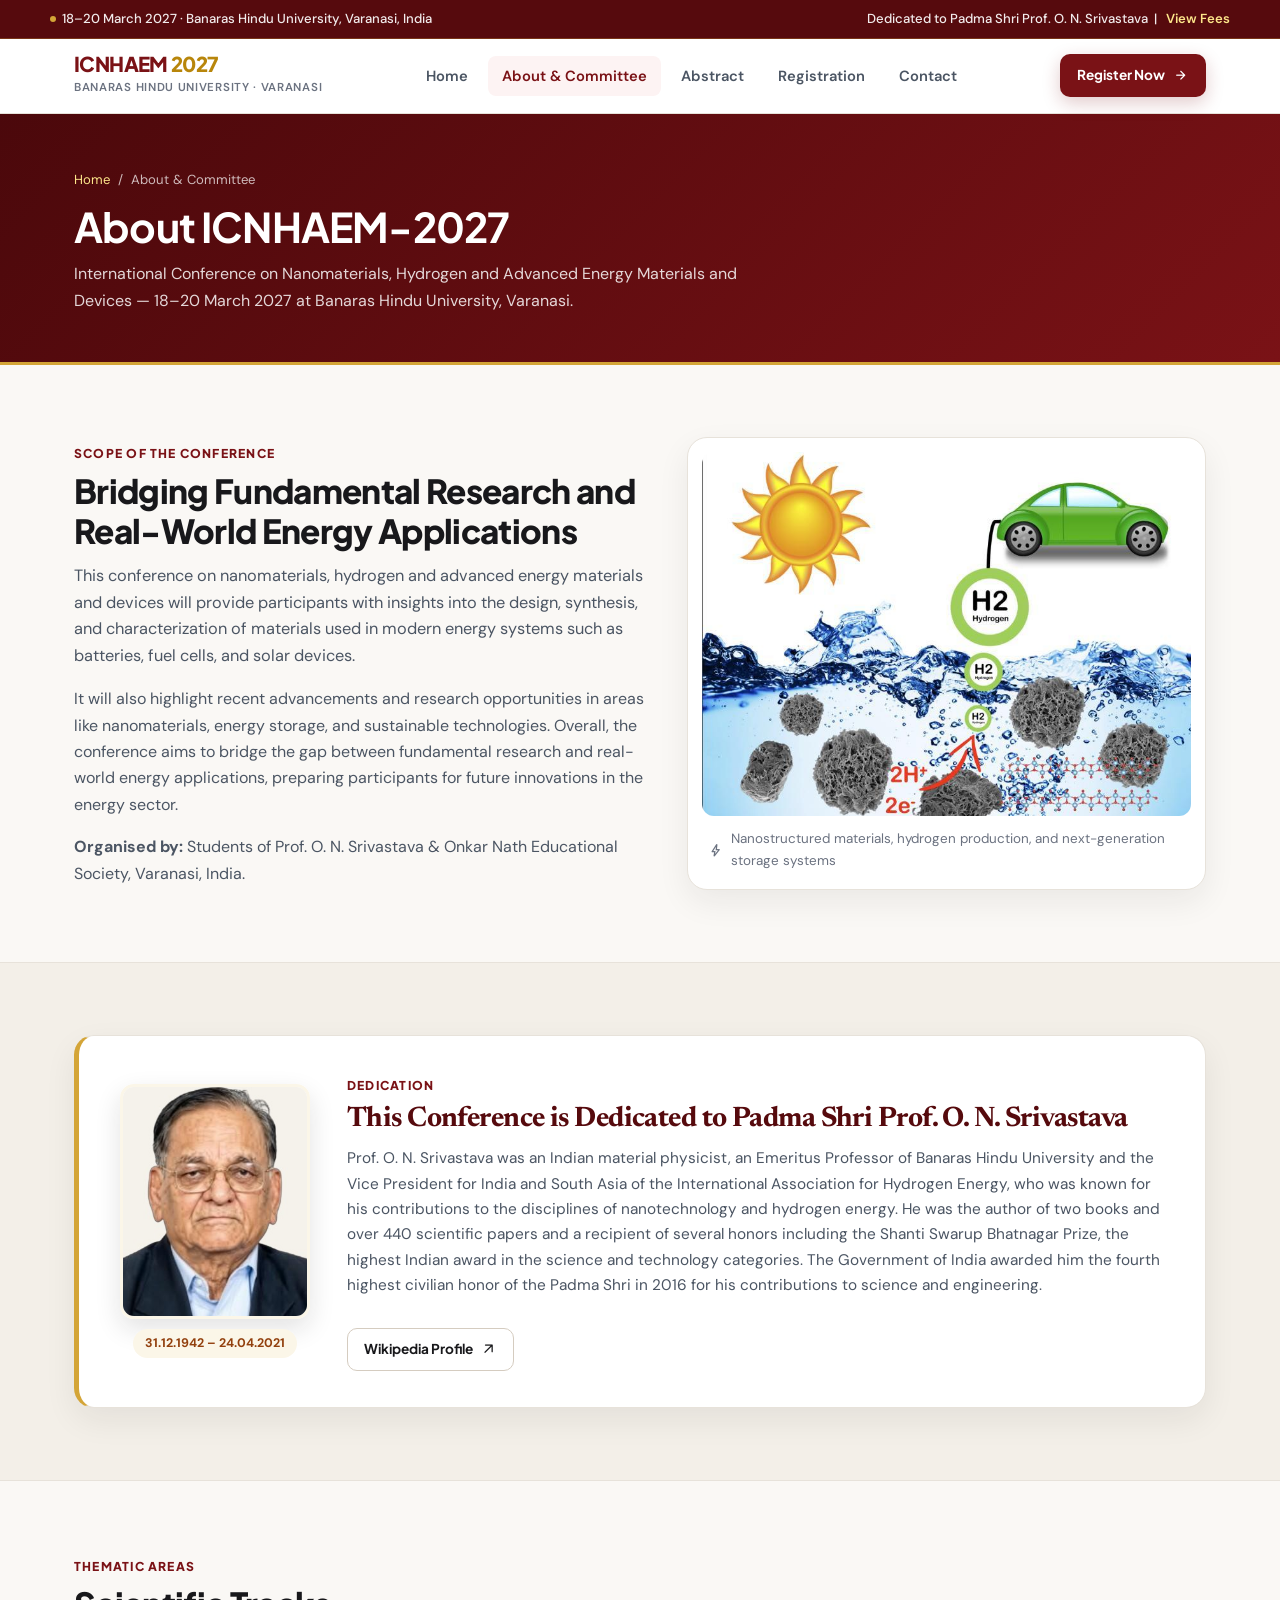
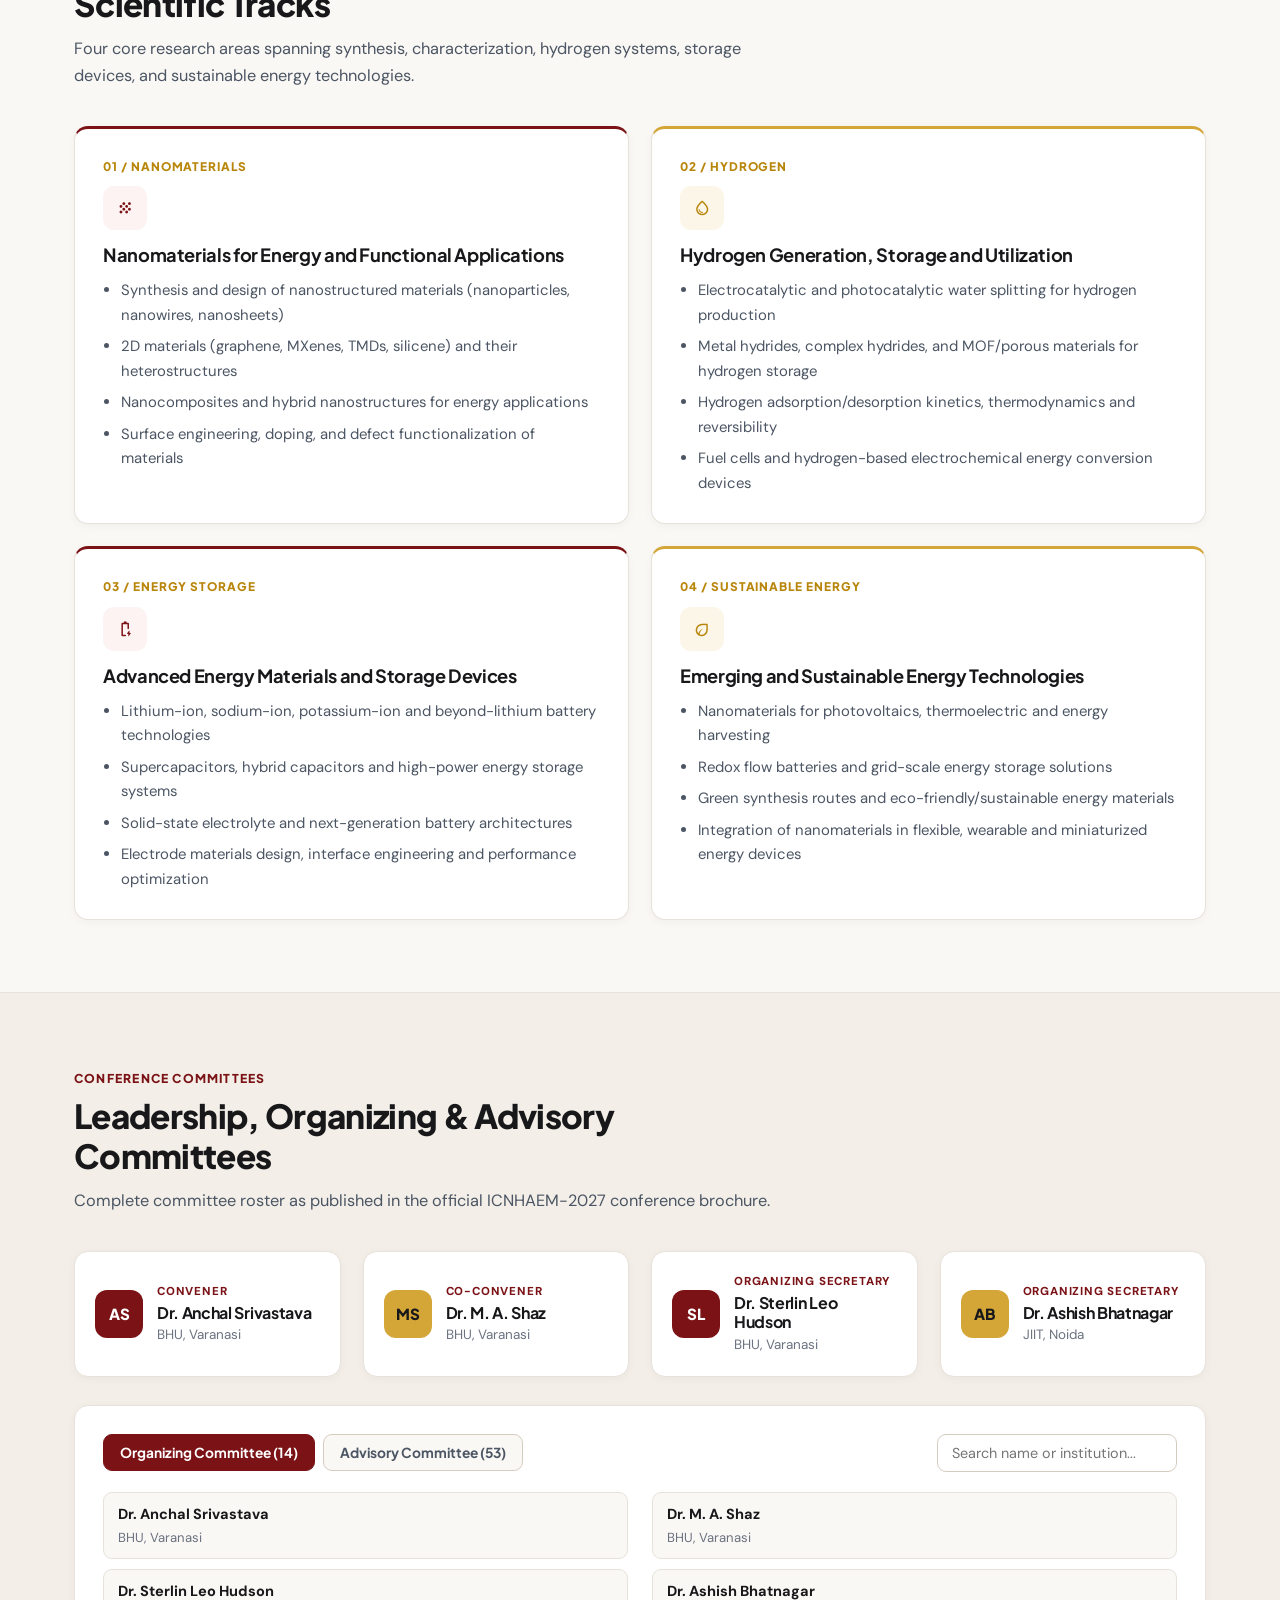
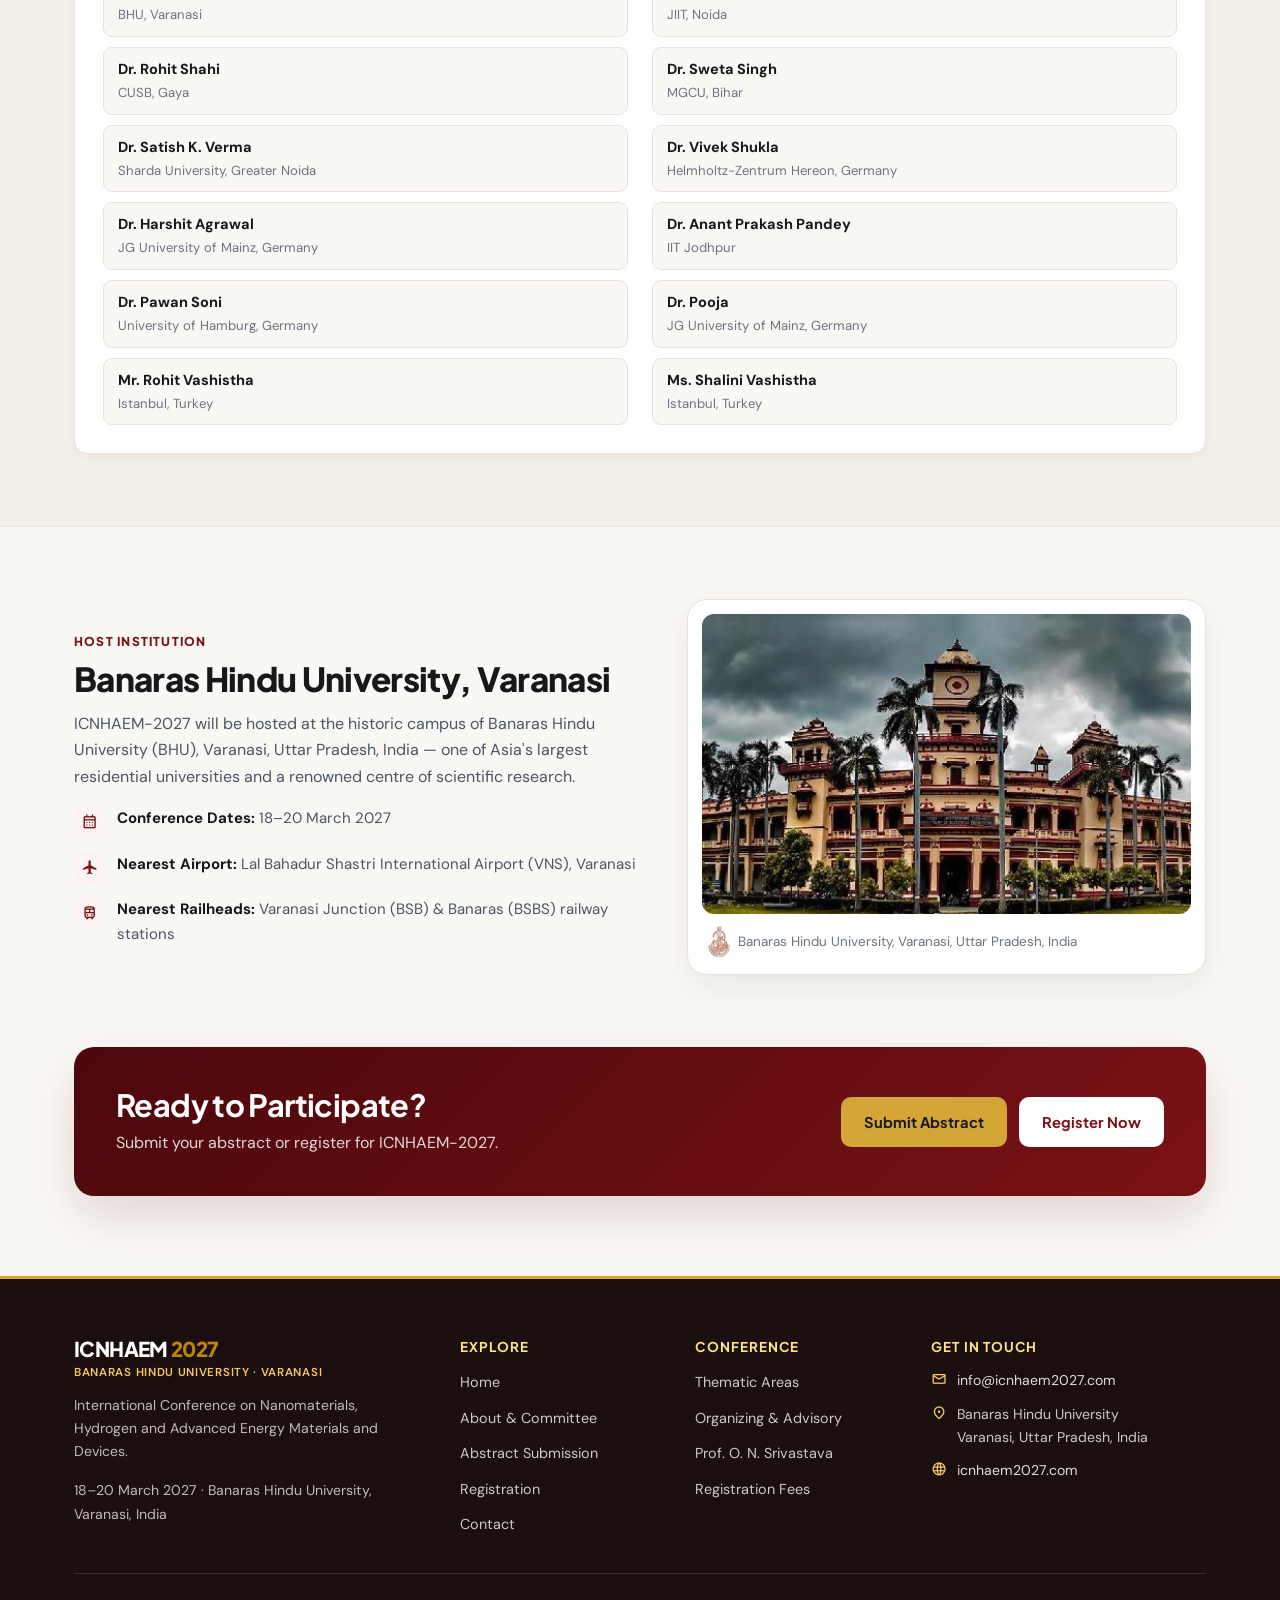
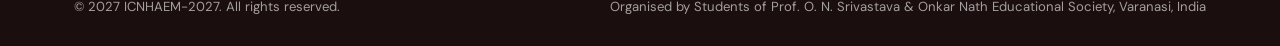
==== commit 8b57f04f: "Unzip archive" ====
--- a/about.html
+++ b/about.html
@@ -3,102 +3,105 @@
 <head>
     <meta charset="UTF-8">
     <meta name="viewport" content="width=device-width, initial-scale=1.0">
-    <title>About ICNHAEM 2027 | Nanomaterials, Hydrogen &amp; Advanced Energy Materials</title>
-    <meta name="description" content="Learn about ICNHAEM-2027: scope, thematic areas, organising committee and the legacy behind the conference at Banaras Hindu University, Varanasi.">
+    <title>About &amp; Committee | ICNHAEM-2027</title>
+    <meta name="description" content="Scope, thematic areas, Organizing Committee, Advisory Committee, and dedication to Padma Shri Prof. O. N. Srivastava for ICNHAEM-2027 at Banaras Hindu University.">
     <link rel="canonical" href="https://icnhaem2027.com/about.html">
     <link rel="preconnect" href="https://fonts.googleapis.com">
     <link rel="preconnect" href="https://fonts.gstatic.com" crossorigin>
-    <link href="https://fonts.googleapis.com/css2?family=DM+Sans:wght@400;500;600;700&family=Material+Symbols+Rounded:opsz,wght,FILL,GRAD@20..48,100..700,0..1,-50..200&family=Plus+Jakarta+Sans:wght@500;600;700;800&display=swap" rel="stylesheet">
+    <link href="https://fonts.googleapis.com/css2?family=DM+Sans:wght@400;500;600;700&family=Material+Symbols+Rounded:opsz,wght,FILL,GRAD@20..48,100..700,0..1,-50..200&family=Newsreader:ital,opsz,wght@0,6..72,600;0,6..72,700;1,6..72,500&family=Plus+Jakarta+Sans:wght@500;600;700;800&display=swap" rel="stylesheet">
     <link rel="stylesheet" href="css/style.css">
 </head>
 <body>
 
+<div class="top-strip">
+    <div class="container top-strip-inner">
+        <span><span class="gold-dot"></span>18–20 March 2027 · Banaras Hindu University, Varanasi, India</span>
+        <span>Dedicated to Padma Shri Prof. O. N. Srivastava &nbsp;|&nbsp; <a href="registration.php#fees">View Fees</a></span>
+    </div>
+</div>
+
 <header class="site-header">
     <div class="container header-inner">
         <a href="index.html" class="brand" aria-label="ICNHAEM 2027 home">
-            <span class="brand-mark">I<span>27</span></span>
-            <span class="brand-text"><span class="brand-title">ICNHAEM 2027</span><span class="brand-sub">BHU · Varanasi</span></span>
+            <span class="brand-title">ICNHAEM <span>2027</span></span>
+            <span class="brand-sub">Banaras Hindu University · Varanasi</span>
         </a>
         <nav class="nav" aria-label="Primary navigation">
             <a href="index.html" class="nav-link">Home</a>
-            <a href="about.html" class="nav-link">About</a>
+            <a href="about.html" class="nav-link">About &amp; Committee</a>
             <a href="abstract.php" class="nav-link">Abstract</a>
             <a href="registration.php" class="nav-link">Registration</a>
             <a href="contact.html" class="nav-link">Contact</a>
         </nav>
-        <a href="registration.php" class="btn btn-primary btn-small nav-cta">Register now <span class="material-symbols-rounded" aria-hidden="true">arrow_forward</span></a>
-        <button class="menu-toggle" type="button" aria-label="Open menu" aria-expanded="false" aria-controls="mobileNav"><span class="material-symbols-rounded" aria-hidden="true">menu</span></button>
+        <a href="registration.php" class="btn btn-primary btn-small nav-cta">Register Now <span class="material-symbols-rounded" aria-hidden="true">arrow_forward</span></a>
+        <button class="menu-toggle" type="button" aria-label="Open menu" aria-expanded="false" aria-controls="mobileNav">
+            <span class="material-symbols-rounded" aria-hidden="true">menu</span>
+        </button>
     </div>
     <nav class="mobile-nav" id="mobileNav" aria-label="Mobile navigation">
         <a href="index.html">Home</a>
-        <a href="about.html">About</a>
+        <a href="about.html">About &amp; Committee</a>
         <a href="abstract.php">Abstract</a>
         <a href="registration.php">Registration</a>
         <a href="contact.html">Contact</a>
-        <a href="registration.php" class="mobile-cta">Register now</a>
+        <a href="registration.php" class="mobile-cta">Register Now</a>
     </nav>
 </header>
 
 <main>
-
     <section class="page-hero">
         <div class="container">
-            <div class="breadcrumb"><a href="index.html">Home</a><span>/</span>About</div>
-            <h1>About the conference</h1>
-            <p>ICNHAEM-2027 at Banaras Hindu University — a forum for nanomaterials, hydrogen and advanced energy materials and devices.</p>
-        </div>
-    </section>
-
-    <!-- Overview -->
+            <div class="breadcrumb"><a href="index.html">Home</a><span>/</span>About &amp; Committee</div>
+            <h1>About ICNHAEM-2027</h1>
+            <p>International Conference on Nanomaterials, Hydrogen and Advanced Energy Materials and Devices — 18–20 March 2027 at Banaras Hindu University, Varanasi.</p>
+        </div>
+    </section>
+
+    <!-- Scope -->
     <section class="section">
-        <div class="container">
-            <div class="split">
-                <div class="reveal">
-                    <span class="eyebrow">Our purpose</span>
-                    <h2 class="section-title">Bridging research and real-world energy</h2>
-                    <p class="section-lead">This conference on nanomaterials, hydrogen and advanced energy materials and devices gives participants insights into the design, synthesis and characterisation of materials used in modern energy systems such as batteries, fuel cells and solar devices.</p>
-                    <p>It highlights recent advancements and research opportunities in nanomaterials, energy storage and sustainable technologies. The intent is to connect fundamental research with practical energy applications and to prepare participants for future innovations in the energy sector.</p>
-                </div>
-                <div class="grid reveal" style="gap:16px;">
-                    <div class="card" style="padding:22px;">
-                        <div class="card-icon"><span class="material-symbols-rounded" aria-hidden="true">calendar_month</span></div>
-                        <h3 class="card-title">When</h3>
-                        <p class="card-text">18–20 March 2027</p>
-                    </div>
-                    <div class="card" style="padding:22px;">
-                        <div class="card-icon gold"><span class="material-symbols-rounded" aria-hidden="true">location_on</span></div>
-                        <h3 class="card-title">Where</h3>
-                        <p class="card-text">Banaras Hindu University, Varanasi, India</p>
-                    </div>
-                    <div class="card" style="padding:22px;">
-                        <div class="card-icon"><span class="material-symbols-rounded" aria-hidden="true">groups</span></div>
-                        <h3 class="card-title">Who</h3>
-                        <p class="card-text">Researchers, academicians, students and industry professionals</p>
-                    </div>
+        <div class="container split">
+            <div class="reveal">
+                <span class="eyebrow">Scope of the Conference</span>
+                <h2 class="section-title">Bridging Fundamental Research and Real-World Energy Applications</h2>
+                <p class="section-lead">This conference on nanomaterials, hydrogen and advanced energy materials and devices will provide participants with insights into the design, synthesis, and characterization of materials used in modern energy systems such as batteries, fuel cells, and solar devices.</p>
+                <p>It will also highlight recent advancements and research opportunities in areas like nanomaterials, energy storage, and sustainable technologies. Overall, the conference aims to bridge the gap between fundamental research and real-world energy applications, preparing participants for future innovations in the energy sector.</p>
+                <p><strong>Organised by:</strong> Students of Prof. O. N. Srivastava &amp; Onkar Nath Educational Society, Varanasi, India.</p>
+            </div>
+            <div class="visual-frame reveal">
+                <img src="images/hydrogen-nano.jpg" alt="Nanomaterials and Hydrogen Energy illustration">
+                <div class="visual-caption">
+                    <span class="material-symbols-rounded" aria-hidden="true">bolt</span>
+                    <span>Nanostructured materials, hydrogen production, and next-generation storage systems</span>
                 </div>
             </div>
         </div>
     </section>
 
     <!-- Dedication -->
-    <section class="section" style="padding-top:0;" id="dedication">
+    <section class="section section-alt" id="dedication">
         <div class="container">
             <div class="dedication reveal">
-                <h3>This conference is dedicated to Padma Shri Prof. O. N. Srivastava</h3>
-                <div class="dedication-meta">31.12.1942 – 24.04.2021</div>
-                <p>Prof. Onkar Nath Srivastava was an Indian materials physicist, an Emeritus Professor of Banaras Hindu University and the vice president for India and South Asia of the International Association for Hydrogen Energy. He was known for his contributions to nanotechnology and hydrogen energy, authored two books and over 440 scientific papers, and received several honours including the Shanti Swarup Bhatnagar Prize — the highest Indian award in science and technology. The Government of India awarded him the Padma Shri in 2016 for his contributions to science and engineering.</p>
-                <a href="https://en.wikipedia.org/wiki/Onkar_Nath_Srivastava" target="_blank" rel="noopener" class="btn btn-ghost btn-small mt-1">About Prof. Srivastava <span class="material-symbols-rounded" aria-hidden="true">arrow_outward</span></a>
-            </div>
-        </div>
-    </section>
-
-    <!-- Themes -->
-    <section class="section" style="padding-top:0;" id="themes">
+                <div class="dedication-portrait">
+                    <img src="images/prof-on-srivastava.jpg" alt="Padma Shri Prof. O. N. Srivastava">
+                    <span class="dedication-dates">31.12.1942 – 24.04.2021</span>
+                </div>
+                <div>
+                    <span class="eyebrow">Dedication</span>
+                    <h3>This Conference is Dedicated to Padma Shri Prof. O. N. Srivastava</h3>
+                    <p>Prof. O. N. Srivastava was an Indian material physicist, an Emeritus Professor of Banaras Hindu University and the Vice President for India and South Asia of the International Association for Hydrogen Energy, who was known for his contributions to the disciplines of nanotechnology and hydrogen energy. He was the author of two books and over 440 scientific papers and a recipient of several honors including the Shanti Swarup Bhatnagar Prize, the highest Indian award in the science and technology categories. The Government of India awarded him the fourth highest civilian honor of the Padma Shri in 2016 for his contributions to science and engineering.</p>
+                    <a href="https://en.wikipedia.org/wiki/Onkar_Nath_Srivastava" target="_blank" rel="noopener" class="btn btn-ghost btn-small mt-1">Wikipedia Profile <span class="material-symbols-rounded" aria-hidden="true">arrow_outward</span></a>
+                </div>
+            </div>
+        </div>
+    </section>
+
+    <!-- Thematic Areas -->
+    <section class="section" id="themes">
         <div class="container">
             <div class="section-head reveal">
-                <span class="eyebrow">Thematic areas</span>
-                <h2 class="section-title">What the conference covers</h2>
-                <p class="section-lead">Four connected themes spanning synthesis, characterisation, storage devices and sustainable energy systems.</p>
+                <span class="eyebrow">Thematic Areas</span>
+                <h2 class="section-title">Scientific Tracks</h2>
+                <p class="section-lead">Four core research areas spanning synthesis, characterization, hydrogen systems, storage devices, and sustainable energy technologies.</p>
             </div>
             <div class="grid grid-2">
                 <article class="card theme-card reveal">
@@ -106,19 +109,19 @@
                     <div class="card-icon"><span class="material-symbols-rounded" aria-hidden="true">grain</span></div>
                     <h3 class="card-title">Nanomaterials for Energy and Functional Applications</h3>
                     <ul>
-                        <li>Synthesis and design of nanostructured materials — nanoparticles, nanowires, nanosheets</li>
-                        <li>2D materials: graphene, MXenes, TMDs, silicene and their heterostructures</li>
+                        <li>Synthesis and design of nanostructured materials (nanoparticles, nanowires, nanosheets)</li>
+                        <li>2D materials (graphene, MXenes, TMDs, silicene) and their heterostructures</li>
                         <li>Nanocomposites and hybrid nanostructures for energy applications</li>
-                        <li>Surface engineering, doping and defect functionalisation of materials</li>
+                        <li>Surface engineering, doping, and defect functionalization of materials</li>
                     </ul>
                 </article>
                 <article class="card theme-card reveal">
                     <div class="theme-num">02 / HYDROGEN</div>
                     <div class="card-icon gold"><span class="material-symbols-rounded" aria-hidden="true">water_drop</span></div>
-                    <h3 class="card-title">Hydrogen Generation, Storage and Utilisation</h3>
+                    <h3 class="card-title">Hydrogen Generation, Storage and Utilization</h3>
                     <ul>
                         <li>Electrocatalytic and photocatalytic water splitting for hydrogen production</li>
-                        <li>Metal hydrides, complex hydrides and MOF/porous materials for hydrogen storage</li>
+                        <li>Metal hydrides, complex hydrides, and MOF/porous materials for hydrogen storage</li>
                         <li>Hydrogen adsorption/desorption kinetics, thermodynamics and reversibility</li>
                         <li>Fuel cells and hydrogen-based electrochemical energy conversion devices</li>
                     </ul>
@@ -130,157 +133,176 @@
                     <ul>
                         <li>Lithium-ion, sodium-ion, potassium-ion and beyond-lithium battery technologies</li>
                         <li>Supercapacitors, hybrid capacitors and high-power energy storage systems</li>
-                        <li>Solid-state electrolytes and next-generation battery architectures</li>
-                        <li>Electrode materials design, interface engineering and performance optimisation</li>
+                        <li>Solid-state electrolyte and next-generation battery architectures</li>
+                        <li>Electrode materials design, interface engineering and performance optimization</li>
                     </ul>
                 </article>
                 <article class="card theme-card reveal">
-                    <div class="theme-num">04 / SUSTAINABILITY</div>
+                    <div class="theme-num">04 / SUSTAINABLE ENERGY</div>
                     <div class="card-icon gold"><span class="material-symbols-rounded" aria-hidden="true">eco</span></div>
                     <h3 class="card-title">Emerging and Sustainable Energy Technologies</h3>
                     <ul>
                         <li>Nanomaterials for photovoltaics, thermoelectric and energy harvesting</li>
                         <li>Redox flow batteries and grid-scale energy storage solutions</li>
                         <li>Green synthesis routes and eco-friendly/sustainable energy materials</li>
-                        <li>Integration of nanomaterials in flexible, wearable and miniaturised energy devices</li>
+                        <li>Integration of nanomaterials in flexible, wearable and miniaturized energy devices</li>
                     </ul>
                 </article>
             </div>
         </div>
     </section>
 
-    <!-- Committee -->
-    <section class="section" style="padding-top:0;" id="committee">
+    <!-- Committees (Exact Brochure Match) -->
+    <section class="section section-alt" id="committee">
         <div class="container">
             <div class="section-head reveal">
-                <span class="eyebrow">People behind it</span>
-                <h2 class="section-title">Organising committee</h2>
-                <p class="section-lead">ICNHAEM-2027 is organised by the students of Prof. O. N. Srivastava and the Onkar Nath Educational Society, Varanasi, with support from an international advisory committee.</p>
-            </div>
-
-            <div class="grid grid-3 reveal" style="margin-bottom: 34px;">
-                <div class="person"><div class="person-avatar">AS</div><div><div class="person-role">Convener</div><h4 class="person-name">Dr. Anchal Srivastava</h4><div class="person-aff">BHU, Varanasi</div></div></div>
-                <div class="person"><div class="person-avatar gold">MS</div><div><div class="person-role">Co-Convener</div><h4 class="person-name">Dr. M. A. Shaz</h4><div class="person-aff">BHU, Varanasi</div></div></div>
-                <div class="person"><div class="person-avatar">SL</div><div><div class="person-role">Organising Secretary</div><h4 class="person-name">Dr. Sterlin Leo Hudson</h4><div class="person-aff">BHU, Varanasi</div></div></div>
+                <span class="eyebrow">Conference Committees</span>
+                <h2 class="section-title">Leadership, Organizing &amp; Advisory Committees</h2>
+                <p class="section-lead">Complete committee roster as published in the official ICNHAEM-2027 conference brochure.</p>
+            </div>
+
+            <div class="grid grid-4 reveal" style="margin-bottom: 28px;">
+                <div class="person">
+                    <div class="person-avatar">AS</div>
+                    <div>
+                        <div class="person-role">Convener</div>
+                        <h4 class="person-name">Dr. Anchal Srivastava</h4>
+                        <div class="person-aff">BHU, Varanasi</div>
+                    </div>
+                </div>
+                <div class="person">
+                    <div class="person-avatar gold">MS</div>
+                    <div>
+                        <div class="person-role">Co-Convener</div>
+                        <h4 class="person-name">Dr. M. A. Shaz</h4>
+                        <div class="person-aff">BHU, Varanasi</div>
+                    </div>
+                </div>
+                <div class="person">
+                    <div class="person-avatar">SL</div>
+                    <div>
+                        <div class="person-role">Organizing Secretary</div>
+                        <h4 class="person-name">Dr. Sterlin Leo Hudson</h4>
+                        <div class="person-aff">BHU, Varanasi</div>
+                    </div>
+                </div>
+                <div class="person">
+                    <div class="person-avatar gold">AB</div>
+                    <div>
+                        <div class="person-role">Organizing Secretary</div>
+                        <h4 class="person-name">Dr. Ashish Bhatnagar</h4>
+                        <div class="person-aff">JIIT, Noida</div>
+                    </div>
+                </div>
             </div>
 
             <div class="panel reveal">
-                <h3 class="panel-title">Organising committee</h3>
-                <div class="committee-grid">
+                <div class="committee-toolbar">
+                    <div class="committee-tabs" role="tablist">
+                        <button type="button" class="tab-btn active" data-tab="pane-organizing">Organizing Committee (14)</button>
+                        <button type="button" class="tab-btn" data-tab="pane-advisory">Advisory Committee (53)</button>
+                    </div>
+                    <input type="search" id="committeeSearch" class="committee-search" placeholder="Search name or institution..." aria-label="Filter committee members">
+                </div>
+
+                <div class="committee-pane active" id="pane-organizing">
                     <ul class="committee-list">
-                        <li>Dr. Anchal Srivastava, BHU, Varanasi</li>
-                        <li>Dr. M. A. Shaz, BHU, Varanasi</li>
-                        <li>Dr. Sterlin Leo Hudson, BHU, Varanasi</li>
-                        <li>Dr. Ashish Bhatnagar, JIIT, Noida</li>
-                    </ul>
+                        <li><strong>Dr. Anchal Srivastava</strong><span>BHU, Varanasi</span></li>
+                        <li><strong>Dr. M. A. Shaz</strong><span>BHU, Varanasi</span></li>
+                        <li><strong>Dr. Sterlin Leo Hudson</strong><span>BHU, Varanasi</span></li>
+                        <li><strong>Dr. Ashish Bhatnagar</strong><span>JIIT, Noida</span></li>
+                        <li><strong>Dr. Rohit Shahi</strong><span>CUSB, Gaya</span></li>
+                        <li><strong>Dr. Sweta Singh</strong><span>MGCU, Bihar</span></li>
+                        <li><strong>Dr. Satish K. Verma</strong><span>Sharda University, Greater Noida</span></li>
+                        <li><strong>Dr. Vivek Shukla</strong><span>Helmholtz-Zentrum Hereon, Germany</span></li>
+                        <li><strong>Dr. Harshit Agrawal</strong><span>JG University of Mainz, Germany</span></li>
+                        <li><strong>Dr. Anant Prakash Pandey</strong><span>IIT Jodhpur</span></li>
+                        <li><strong>Dr. Pawan Soni</strong><span>University of Hamburg, Germany</span></li>
+                        <li><strong>Dr. Pooja</strong><span>JG University of Mainz, Germany</span></li>
+                        <li><strong>Mr. Rohit Vashistha</strong><span>Istanbul, Turkey</span></li>
+                        <li><strong>Ms. Shalini Vashistha</strong><span>Istanbul, Turkey</span></li>
+                    </ul>
+                </div>
+
+                <div class="committee-pane" id="pane-advisory">
                     <ul class="committee-list">
-                        <li>Dr. Rohit Shahi, CUSB, Gaya</li>
-                        <li>Dr. Sweta Singh, MGCU, Bihar</li>
-                        <li>Dr. Satish K. Verma, Sharda University, Greater Noida</li>
-                    </ul>
-                </div>
-
-                <div style="margin-top: 30px; padding-top: 26px; border-top: 1px solid var(--line);">
-                    <h3 class="panel-title">Organising secretaries</h3>
-                    <div class="committee-grid">
-                        <ul class="committee-list">
-                            <li>Dr. Sterlin Leo Hudson, BHU, Varanasi</li>
-                            <li>Dr. Ashish Bhatnagar, JIIT, Noida</li>
-                            <li>Dr. Rajesh Kumar Singh, CUHP, Himachal Pradesh</li>
-                            <li>Dr. Kuhu Datta, ISI, Kolkata</li>
-                            <li>Dr. H. K. Singh, NPL, New Delhi</li>
-                            <li>Dr. Varsha Khare, SNU, S. Korea</li>
-                        </ul>
-                        <ul class="committee-list">
-                            <li>Dr. Mridula Tripathi, University of Allahabad, Prayagraj</li>
-                            <li>Dr. R. Kamalakaran, IBM, Bangalore</li>
-                            <li>Dr. Suman Kumari, Amity University, Noida</li>
-                            <li>Dr. R. N. Pandey, TDPG, Jaunpur</li>
-                            <li>Dr. Sesha S. Srinivasan, Florida Polytechnic University, USA</li>
-                            <li>Dr. D. J. Davidson, CECRI, Karaikudi</li>
-                            <li>Dr. P. K. Siwach, NPL, New Delhi</li>
-                            <li>Dr. B. K. Gupta, NPL, New Delhi</li>
-                            <li>Dr. Rajiv Giri, University of Allahabad, Prayagraj</li>
-                            <li>Dr. D. P. Singh, University of Santiago, Chile</li>
-                            <li>Dr. Ram Manohar Yadav, University of Allahabad, Prayagraj</li>
-                            <li>Dr. T. P. Yadav, University of Delhi, New Delhi</li>
-                            <li>Dr. Chandra Sekhar, Max Planck Institute, Germany</li>
-                            <li>Dr. Jai Singh, Guru Ghasidas University, Bilaspur</li>
-                            <li>Dr. Pawan Dubey, University of Connecticut, USA</li>
-                            <li>Dr. Kalpana Awasthi, KNPC, Gyanpur</li>
-                        </ul>
-                    </div>
-                </div>
-
-                <div style="margin-top: 30px; padding-top: 26px; border-top: 1px solid var(--line);">
-                    <h3 class="panel-title">Advisory committee</h3>
-                    <div class="committee-grid">
-                        <ul class="committee-list">
-                            <li>Dr. R. S. Tiwari, BHU, Varanasi</li>
-                            <li>Dr. Satyendra Prakash Pal, BHU, Varanasi</li>
-                            <li>Dr. B. M. S. Bist, Former Advisor (Scientist G), MNRE, New Delhi</li>
-                            <li>Dr. Jitendra Kumar, IIT Kanpur</li>
-                            <li>Dr. V. K. Kaul, Central Electronics Ltd, Ghaziabad</li>
-                            <li>Dr. Agnes Maria Samuel Fernandez, UQAC, Quebec, Canada</li>
-                            <li>Dr. Shanta Chawla, NPL, New Delhi</li>
-                            <li>Dr. Balak Das, University of Lucknow, Lucknow</li>
-                            <li>Dr. Anjana Asthana, University of Michigan, USA</li>
-                            <li>Dr. N. P. Lalla, UGC-DAE, Indore</li>
-                            <li>Dr. Meera Rao, New York University, USA</li>
-                            <li>Dr. K. S. Chandrababu, G S Institute, California, USA</li>
-                            <li>Dr. K. S. Bartwal, RRCAT, Indore</li>
-                            <li>Dr. G. D. Varma, IIT Roorkee</li>
-                            <li>Dr. S. K. Singh, SCRSTU, Sonipat</li>
-                            <li>Dr. K. Rama Krishna, BEC, Bapatala</li>
-                            <li>Dr. Arvind Kumar Srivastava, RRCAT, Indore</li>
-                            <li>Dr. G. Prasad, MNRE, New Delhi</li>
-                            <li>Dr. K. K. Verma, RMLAU, Ayodhya</li>
-                        </ul>
-                        <ul class="committee-list">
-                            <li>Dr. P. Mandal, Bengal Engineering College, Kolkata</li>
-                            <li>Dr. Sunil Kumar Pandey, NIMS University, Rajasthan</li>
-                            <li>Dr. Amit Srivastava, TDPGC, Jaunpur</li>
-                            <li>Dr. D. Pukazhselvan, University of Aveiro, Portugal</li>
-                            <li>Dr. Himanshu Raghubanshi, Amity University, Noida</li>
-                            <li>Dr. Divender Singh, ESIMS, Austria</li>
-                            <li>Dr. Pankaj Srivastava, TNLPL, Lucknow</li>
-                            <li>Dr. Seema Awasthi, Hyderabad</li>
-                            <li>Dr. Rajesh Kumar, IIT Kanpur</li>
-                            <li>Dr. T. Sadhashivam, Yeungnam University, S. Korea</li>
-                            <li>Dr. Ashwini Kumar Singh, DU, New Delhi</li>
-                            <li>Dr. Prashant Tripathi, NPL, New Delhi</li>
-                            <li>Dr. Ravi Prakash Patel, BHU, Varanasi</li>
-                            <li>Dr. Sunita Pandey, Philips R&amp;D, Netherlands</li>
-                            <li>Dr. Vivek Shukla, Helmholtz-Zentrum Hereon, Germany</li>
-                            <li>Dr. Harshit Agrawal, JG University of Mainz, Germany</li>
-                            <li>Dr. Anant Prakash Pandey, IIT Jodhpur</li>
-                            <li>Dr. Pawan Soni, University of Hamburg, Germany</li>
-                            <li>Dr. Pooja, JG University of Mainz, Germany</li>
-                            <li>Mr. Rohit Vashistha, Istanbul, Turkey</li>
-                            <li>Ms. Shalini Vashistha, Istanbul, Turkey</li>
-                        </ul>
-                    </div>
+                        <li><strong>Dr. R. S. Tiwari</strong><span>BHU, Varanasi</span></li>
+                        <li><strong>Dr. Satyendra Prakash Pal</strong><span>BHU, Varanasi</span></li>
+                        <li><strong>Dr. B. M. S. Bist</strong><span>Former Advisor (Scientist G), MNRE, New Delhi</span></li>
+                        <li><strong>Dr. Jitendra Kumar</strong><span>IIT Kanpur</span></li>
+                        <li><strong>Dr. V. K. Kaul</strong><span>Central Electronics Ltd, Ghaziabad</span></li>
+                        <li><strong>Dr. Agnes Maria Samuel Fernandez</strong><span>UQAC, Quebec, Canada</span></li>
+                        <li><strong>Dr. Shanta Chawla</strong><span>NPL, New Delhi</span></li>
+                        <li><strong>Dr. Balak Das</strong><span>University of Lucknow, Lucknow</span></li>
+                        <li><strong>Dr. Anjana Asthana</strong><span>Michigan University, USA</span></li>
+                        <li><strong>Dr. N. P. Lalla</strong><span>UGC-DAE, Indore</span></li>
+                        <li><strong>Dr. Meera Rao</strong><span>New York University, USA</span></li>
+                        <li><strong>Dr. K. S. Chandrababu</strong><span>G S Institute, California, USA</span></li>
+                        <li><strong>Dr. K. S. Bartwal</strong><span>RRCAT, Indore</span></li>
+                        <li><strong>Dr. G. D. Varma</strong><span>IIT Roorkee</span></li>
+                        <li><strong>Dr. S. K. Singh</strong><span>SCRSTU, Sonipat</span></li>
+                        <li><strong>Dr. K. Rama Krishna</strong><span>BEC, Bapatala</span></li>
+                        <li><strong>Dr. Arvind Kumar Srivastava</strong><span>RRCAT, Indore</span></li>
+                        <li><strong>Dr. G. Prasad</strong><span>MNRE, New Delhi</span></li>
+                        <li><strong>Dr. K. K. Verma</strong><span>RMLAU, Ayodhya</span></li>
+                        <li><strong>Dr. P. Mandal</strong><span>Bengal Engineering College, Kolkata</span></li>
+                        <li><strong>Dr. Rajesh Kumar Singh</strong><span>CUHP, Himachal Pradesh</span></li>
+                        <li><strong>Dr. Kuhu Datta</strong><span>ISI, Kolkata</span></li>
+                        <li><strong>Dr. H. K. Singh</strong><span>NPL, New Delhi</span></li>
+                        <li><strong>Dr. Varsha Khare</strong><span>SNU, S. Korea</span></li>
+                        <li><strong>Dr. Mridula Tripathi</strong><span>University of Allahabad, Prayagraj</span></li>
+                        <li><strong>Dr. R. Kamalakaran</strong><span>IBM, Bangalore</span></li>
+                        <li><strong>Dr. Suman Kumari</strong><span>Amity University, Noida</span></li>
+                        <li><strong>Dr. R. N. Pandey</strong><span>TDPG, Jaunpur</span></li>
+                        <li><strong>Dr. Sesha S. Srinivasan</strong><span>Florida Polytech Univ., USA</span></li>
+                        <li><strong>Dr. D. J. Davidson</strong><span>CECRI, Karaikudi</span></li>
+                        <li><strong>Dr. P. K. Siwach</strong><span>NPL, New Delhi</span></li>
+                        <li><strong>Dr. B. K. Gupta</strong><span>NPL, New Delhi</span></li>
+                        <li><strong>Dr. Rajiv Giri</strong><span>University of Allahabad, Prayagraj</span></li>
+                        <li><strong>Dr. D. P. Singh</strong><span>University of Santiago, Chile</span></li>
+                        <li><strong>Dr. Ram Manohar Yadav</strong><span>University of Allahabad, Prayagraj</span></li>
+                        <li><strong>Dr. T. P. Yadav</strong><span>University of Delhi, New Delhi</span></li>
+                        <li><strong>Dr. Chandra Sekhar</strong><span>Max Planck Institute, Germany</span></li>
+                        <li><strong>Dr. Jai Singh</strong><span>Guru Ghasidas University, Bilaspur</span></li>
+                        <li><strong>Dr. Pawan Dubey</strong><span>University of Connecticut, USA</span></li>
+                        <li><strong>Dr. Kalpana Awasthi</strong><span>KNPC, Gyanpur</span></li>
+                        <li><strong>Dr. Sunil Kumar Pandey</strong><span>NIMS University, Rajasthan</span></li>
+                        <li><strong>Dr. Amit Srivastava</strong><span>TDPGC, Jaunpur</span></li>
+                        <li><strong>Dr. D. Pukazhselvan</strong><span>University of Aveiro, Portugal</span></li>
+                        <li><strong>Dr. Himanshu Raghubanshi</strong><span>Amity University, Noida</span></li>
+                        <li><strong>Dr. Divender Singh</strong><span>ESIMS, Austria</span></li>
+                        <li><strong>Dr. Pankaj Srivastava</strong><span>TNLPL, Lucknow</span></li>
+                        <li><strong>Dr. Seema Awasthi</strong><span>Hyderabad</span></li>
+                        <li><strong>Dr. Rajesh Kumar</strong><span>IIT Kanpur</span></li>
+                        <li><strong>Dr. T. Sadhashivam</strong><span>Yeungnam University, S. Korea</span></li>
+                        <li><strong>Dr. Ashwini Kumar Singh</strong><span>DU, New Delhi</span></li>
+                        <li><strong>Dr. Prashant Tripathi</strong><span>NPL, New Delhi</span></li>
+                        <li><strong>Dr. Ravi Prakash Patel</strong><span>BHU, Varanasi</span></li>
+                        <li><strong>Dr. Sunita Pandey</strong><span>Philips R&D, Netherlands</span></li>
+                    </ul>
                 </div>
             </div>
         </div>
     </section>
 
     <!-- Venue -->
-    <section class="section" style="padding-top:0;">
-        <div class="container">
-            <div class="panel reveal">
-                <div class="split">
-                    <div>
-                        <span class="eyebrow">Venue</span>
-                        <h3 class="panel-title">Banaras Hindu University, Varanasi</h3>
-                        <p>ICNHAEM-2027 will be held at Banaras Hindu University (BHU), one of India's leading institutions, in Varanasi, Uttar Pradesh.</p>
-                        <p style="font-size:.9rem; color:var(--muted);">Detailed venue and travel information will be published here as the conference approaches.</p>
-                    </div>
-                    <ul class="info-list">
-                        <li><span class="material-symbols-rounded" aria-hidden="true">location_on</span><span>Varanasi, Uttar Pradesh, India</span></li>
-                        <li><span class="material-symbols-rounded" aria-hidden="true">flight</span><span>Lal Bahadur Shastri International Airport (VBS), Varanasi</span></li>
-                        <li><span class="material-symbols-rounded" aria-hidden="true">train</span><span>Varanasi Junction and Banaras Hindu University railway stations</span></li>
-                    </ul>
+    <section class="section">
+        <div class="container split">
+            <div class="reveal">
+                <span class="eyebrow">Host Institution</span>
+                <h2 class="section-title">Banaras Hindu University, Varanasi</h2>
+                <p>ICNHAEM-2027 will be hosted at the historic campus of Banaras Hindu University (BHU), Varanasi, Uttar Pradesh, India — one of Asia's largest residential universities and a renowned centre of scientific research.</p>
+                <ul class="info-list mt-1">
+                    <li><span class="material-symbols-rounded" aria-hidden="true">calendar_month</span><span><strong>Conference Dates:</strong> 18–20 March 2027</span></li>
+                    <li><span class="material-symbols-rounded" aria-hidden="true">flight</span><span><strong>Nearest Airport:</strong> Lal Bahadur Shastri International Airport (VNS), Varanasi</span></li>
+                    <li><span class="material-symbols-rounded" aria-hidden="true">train</span><span><strong>Nearest Railheads:</strong> Varanasi Junction (BSB) &amp; Banaras (BSBS) railway stations</span></li>
+                </ul>
+            </div>
+            <div class="visual-frame reveal">
+                <img src="images/bhu-campus.jpg" alt="Banaras Hindu University campus">
+                <div class="visual-caption">
+                    <img src="images/bhu-emblem.png" alt="BHU Crest" style="width:22px; height:32px; object-fit:contain;">
+                    <span>Banaras Hindu University, Varanasi, Uttar Pradesh, India</span>
                 </div>
             </div>
         </div>
@@ -289,30 +311,57 @@
     <section class="section-sm" style="padding-top:0;">
         <div class="container">
             <div class="cta-band reveal">
-                <div><h2>Ready to join us?</h2><p>Submit your work or secure your place at ICNHAEM-2027.</p></div>
+                <div><h2>Ready to Participate?</h2><p>Submit your abstract or register for ICNHAEM-2027.</p></div>
                 <div style="display:flex; gap:12px; flex-wrap:wrap;">
-                    <a href="abstract.php" class="btn btn-light">Submit abstract</a>
-                    <a href="registration.php" class="btn btn-ghost">Register now</a>
-                </div>
-            </div>
-        </div>
-    </section>
-
+                    <a href="abstract.php" class="btn btn-gold">Submit Abstract</a>
+                    <a href="registration.php" class="btn btn-light">Register Now</a>
+                </div>
+            </div>
+        </div>
+    </section>
 </main>
 
 <footer class="site-footer">
     <div class="container">
         <div class="footer-grid">
             <div class="footer-brand">
-                <a href="index.html" class="brand"><span class="brand-mark">I<span>27</span></span><span class="brand-text"><span class="brand-title">ICNHAEM 2027</span><span class="brand-sub">BHU · Varanasi</span></span></a>
+                <a href="index.html" class="brand">
+                    <span class="brand-title">ICNHAEM <span>2027</span></span>
+                    <span class="brand-sub">Banaras Hindu University · Varanasi</span>
+                </a>
                 <p>International Conference on Nanomaterials, Hydrogen and Advanced Energy Materials and Devices.</p>
                 <p>18–20 March 2027 · Banaras Hindu University, Varanasi, India</p>
             </div>
-            <div><h4>Explore</h4><ul class="footer-links"><li><a href="index.html">Home</a></li><li><a href="about.html">About</a></li><li><a href="abstract.php">Abstract submission</a></li><li><a href="registration.php">Registration</a></li><li><a href="contact.html">Contact</a></li></ul></div>
-            <div><h4>Conference</h4><ul class="footer-links"><li><a href="about.html#themes">Thematic areas</a></li><li><a href="about.html#committee">Committee</a></li><li><a href="about.html#dedication">Dedication</a></li><li><a href="registration.php#fees">Registration fees</a></li></ul></div>
-            <div><h4>Get in touch</h4><div class="footer-line"><span class="material-symbols-rounded" aria-hidden="true">mail</span><a href="mailto:info@icnhaem2027.com">info@icnhaem2027.com</a></div><div class="footer-line"><span class="material-symbols-rounded" aria-hidden="true">location_on</span><span>Banaras Hindu University<br>Varanasi, Uttar Pradesh, India</span></div><div class="footer-line"><span class="material-symbols-rounded" aria-hidden="true">language</span><a href="https://icnhaem2027.com">icnhaem2027.com</a></div></div>
-        </div>
-        <div class="footer-bottom"><p>&copy; 2027 ICNHAEM. All rights reserved.</p><p>Organised by the students of Prof. O. N. Srivastava &amp; Onkar Nath Educational Society</p></div>
+            <div>
+                <h4>Explore</h4>
+                <ul class="footer-links">
+                    <li><a href="index.html">Home</a></li>
+                    <li><a href="about.html">About &amp; Committee</a></li>
+                    <li><a href="abstract.php">Abstract Submission</a></li>
+                    <li><a href="registration.php">Registration</a></li>
+                    <li><a href="contact.html">Contact</a></li>
+                </ul>
+            </div>
+            <div>
+                <h4>Conference</h4>
+                <ul class="footer-links">
+                    <li><a href="about.html#themes">Thematic Areas</a></li>
+                    <li><a href="about.html#committee">Organizing &amp; Advisory</a></li>
+                    <li><a href="about.html#dedication">Prof. O. N. Srivastava</a></li>
+                    <li><a href="registration.php#fees">Registration Fees</a></li>
+                </ul>
+            </div>
+            <div>
+                <h4>Get in Touch</h4>
+                <div class="footer-line"><span class="material-symbols-rounded" aria-hidden="true">mail</span><a href="mailto:info@icnhaem2027.com">info@icnhaem2027.com</a></div>
+                <div class="footer-line"><span class="material-symbols-rounded" aria-hidden="true">location_on</span><span>Banaras Hindu University<br>Varanasi, Uttar Pradesh, India</span></div>
+                <div class="footer-line"><span class="material-symbols-rounded" aria-hidden="true">language</span><a href="https://icnhaem2027.com">icnhaem2027.com</a></div>
+            </div>
+        </div>
+        <div class="footer-bottom">
+            <p>&copy; 2027 ICNHAEM-2027. All rights reserved.</p>
+            <p>Organised by Students of Prof. O. N. Srivastava &amp; Onkar Nath Educational Society, Varanasi, India</p>
+        </div>
     </div>
 </footer>
 
--- a/css/style.css
+++ b/css/style.css
@@ -1,783 +1,1210 @@
-/* =========================================================
-   ICNHAEM-2027 — clean, calm conference design system
-   ========================================================= */
+/* ==========================================================================
+   ICNHAEM-2027 — Banaras Hindu University, Varanasi
+   Design System: BHU Maroon & Academic Gold + Modern Conference Editorial
+   ========================================================================== */
 
 :root {
-    --bg: #f7f8f6;
-    --surface: #ffffff;
-    --surface-2: #eef4f1;
-    --surface-3: #f2efe7;
-    --ink: #17312f;
-    --ink-soft: #4b625f;
-    --muted: #7b8e8a;
-    --line: #dfe7e3;
-    --line-strong: #cbd9d4;
-    --accent: #0f766e;
-    --accent-dark: #0b5c55;
-    --accent-soft: #e3f1ee;
-    --gold: #bb8b36;
-    --gold-soft: #faf1de;
-    --danger: #b04a4a;
-    --success: #1f7a52;
-    --radius: 16px;
-    --radius-sm: 10px;
-    --shadow: 0 14px 40px rgba(23, 49, 47, 0.06);
-    --shadow-sm: 0 6px 20px rgba(23, 49, 47, 0.05);
-    --max: 1140px;
+    --maroon: #7A1216;
+    --maroon-dark: #560A0D;
+    --maroon-soft: #FDF3F3;
+    --gold: #B8860B;
+    --gold-light: #D4A537;
+    --gold-soft: #FBF6E8;
+    --ink: #18181B;
+    --ink-soft: #4B5563;
+    --muted: #6B7280;
+    --bg: #FAF8F5;
+    --surface: #FFFFFF;
+    --line: #E7E2DA;
+    --line-strong: #D5CCC0;
+    --success: #166534;
+    --success-bg: #ECFDF5;
+    --danger: #B91C1C;
+    --danger-bg: #FEF2F2;
+    --warn: #92400E;
+    --warn-bg: #FFFBEB;
+    --info: #1E40AF;
+    --info-bg: #EFF6FF;
+    --radius: 14px;
+    --radius-sm: 9px;
+    --radius-lg: 20px;
+    --shadow-sm: 0 2px 10px rgba(24, 24, 27, 0.04);
+    --shadow: 0 12px 32px rgba(24, 24, 27, 0.07);
+    --shadow-lg: 0 20px 50px rgba(86, 10, 13, 0.14);
+    --container: 1180px;
+    --font-sans: 'DM Sans', -apple-system, BlinkMacSystemFont, 'Segoe UI', sans-serif;
+    --font-display: 'Plus Jakarta Sans', 'DM Sans', sans-serif;
+    --font-serif: 'Newsreader', Georgia, serif;
 }
 
 *, *::before, *::after { box-sizing: border-box; }
-
-html { scroll-behavior: smooth; }
-
+html { scroll-behavior: smooth; font-size: 16px; }
 body {
     margin: 0;
+    font-family: var(--font-sans);
+    color: var(--ink);
     background: var(--bg);
+    line-height: 1.65;
+    -webkit-font-smoothing: antialiased;
+}
+img { max-width: 100%; display: block; }
+a { color: var(--maroon); text-decoration: none; transition: color .2s ease; }
+a:hover { color: var(--maroon-dark); }
+h1, h2, h3, h4 {
+    font-family: var(--font-display);
     color: var(--ink);
-    font-family: 'DM Sans', system-ui, -apple-system, 'Segoe UI', sans-serif;
-    font-size: 16px;
-    line-height: 1.7;
-    -webkit-font-smoothing: antialiased;
-}
-
-h1, h2, h3, h4, h5 {
-    font-family: 'Plus Jakarta Sans', 'DM Sans', sans-serif;
-    font-weight: 700;
     line-height: 1.2;
-    letter-spacing: -0.025em;
-    margin: 0 0 14px;
-    color: var(--ink);
-}
-
-h1 { font-size: clamp(2.3rem, 4.4vw, 3.5rem); }
-h2 { font-size: clamp(1.8rem, 3.2vw, 2.5rem); }
-h3 { font-size: 1.25rem; }
-h4 { font-size: 1.05rem; }
-
-p { margin: 0 0 16px; }
+    margin: 0;
+    letter-spacing: -0.02em;
+}
+p { margin: 0 0 1rem; color: var(--ink-soft); }
 p:last-child { margin-bottom: 0; }
 
-a { color: var(--accent); text-decoration: none; transition: color .2s ease; }
-a:hover { color: var(--accent-dark); }
-
-ul, ol { margin: 0 0 16px; padding-left: 22px; }
-li { margin-bottom: 8px; }
-li:last-child { margin-bottom: 0; }
-
-img { max-width: 100%; display: block; }
+.container {
+    width: 100%;
+    max-width: var(--container);
+    margin: 0 auto;
+    padding: 0 24px;
+}
+
+.sr-only {
+    position: absolute; width: 1px; height: 1px; padding: 0; margin: -1px;
+    overflow: hidden; clip: rect(0, 0, 0, 0); white-space: nowrap; border: 0;
+}
 
 .material-symbols-rounded {
-    font-family: 'Material Symbols Rounded';
-    font-weight: normal;
-    font-style: normal;
-    font-size: 22px;
+    font-variation-settings: 'FILL' 0, 'wght' 450, 'GRAD' 0, 'opsz' 20;
+    font-size: 1.15em;
+    vertical-align: middle;
     line-height: 1;
-    letter-spacing: normal;
-    text-transform: none;
+}
+
+/* ---------- Top Announcement Bar ---------- */
+.top-strip {
+    background: var(--maroon-dark);
+    color: rgba(255, 255, 255, 0.92);
+    font-size: 0.82rem;
+    font-weight: 500;
+    border-bottom: 1px solid rgba(212, 165, 55, 0.28);
+}
+.top-strip-inner {
+    display: flex;
+    align-items: center;
+    justify-content: space-between;
+    gap: 12px;
+    padding: 8px 0;
+    flex-wrap: wrap;
+}
+.top-strip span {
+    display: inline-flex;
+    align-items: center;
+    gap: 6px;
+}
+.top-strip .gold-dot {
+    width: 6px; height: 6px; border-radius: 50%;
+    background: var(--gold-light);
     display: inline-block;
-    white-space: nowrap;
-    word-wrap: normal;
-    direction: ltr;
-    vertical-align: middle;
-    -webkit-font-feature-settings: 'liga';
-    -webkit-font-smoothing: antialiased;
-}
-
-.container { width: min(calc(100% - 40px), var(--max)); margin-inline: auto; }
-.section { padding: 88px 0; }
-.section-sm { padding: 56px 0; }
-.section-head { max-width: 720px; margin-bottom: 40px; }
-.section-head.center { margin-inline: auto; text-align: center; }
-.section-title { margin-bottom: 12px; }
-.section-lead { color: var(--ink-soft); font-size: 1.06rem; }
-
-.eyebrow {
-    display: inline-flex;
-    align-items: center;
-    gap: 8px;
-    font-family: 'Plus Jakarta Sans', sans-serif;
-    font-size: .76rem;
-    font-weight: 700;
-    letter-spacing: .14em;
-    text-transform: uppercase;
-    color: var(--accent);
-    margin-bottom: 14px;
-}
-.eyebrow::before { content: ''; width: 22px; height: 2px; background: var(--gold); border-radius: 2px; }
-
-/* ---------- Buttons ---------- */
-.btn {
-    display: inline-flex;
-    align-items: center;
-    justify-content: center;
-    gap: 9px;
-    padding: 13px 24px;
-    border: 1px solid transparent;
-    border-radius: 999px;
-    font-family: 'Plus Jakarta Sans', sans-serif;
-    font-size: .92rem;
+}
+.top-strip a {
+    color: #FDE68A;
     font-weight: 600;
-    line-height: 1.2;
-    cursor: pointer;
-    transition: transform .2s ease, background .2s ease, color .2s ease, box-shadow .2s ease;
-    text-align: center;
-}
-.btn:hover { transform: translateY(-2px); }
-.btn:active { transform: translateY(0); }
-.btn .material-symbols-rounded { font-size: 19px; }
-
-.btn-primary { background: var(--accent); color: #fff; box-shadow: 0 8px 20px rgba(15, 118, 110, .18); }
-.btn-primary:hover { background: var(--accent-dark); color: #fff; box-shadow: 0 12px 24px rgba(15, 118, 110, .24); }
-
-.btn-ghost { background: transparent; color: var(--ink); border-color: var(--line-strong); }
-.btn-ghost:hover { background: var(--surface); border-color: var(--accent); color: var(--accent); }
-
-.btn-light { background: #fff; color: var(--accent-dark); }
-.btn-light:hover { background: var(--gold-soft); color: var(--accent-dark); }
-
-.btn-small { padding: 10px 18px; font-size: .84rem; }
-.btn-block { width: 100%; }
-.btn[disabled] { opacity: .6; cursor: not-allowed; transform: none; }
-
-/* ---------- Header / navigation ---------- */
+}
+.top-strip a:hover { color: #FFFFFF; text-decoration: underline; }
+
+/* ---------- Header & Navigation (No Empty Logo Box) ---------- */
 .site-header {
     position: sticky;
     top: 0;
     z-index: 100;
-    background: rgba(247, 248, 246, .88);
+    background: rgba(255, 255, 255, 0.96);
     backdrop-filter: blur(14px);
     -webkit-backdrop-filter: blur(14px);
-    border-bottom: 1px solid transparent;
-    transition: border-color .25s ease, box-shadow .25s ease, background .25s ease;
-}
-.site-header.scrolled { border-bottom-color: var(--line); box-shadow: 0 6px 24px rgba(23, 49, 47, .04); }
-
+    border-bottom: 1px solid var(--line);
+    transition: box-shadow .25s ease;
+}
+.site-header.scrolled {
+    box-shadow: 0 8px 26px rgba(24, 24, 27, 0.08);
+}
 .header-inner {
-    min-height: 76px;
-    display: flex;
-    align-items: center;
-    gap: 28px;
-}
-
-.brand { display: inline-flex; align-items: center; gap: 12px; color: var(--ink); flex-shrink: 0; }
-.brand:hover { color: var(--ink); }
-.brand-mark {
-    width: 40px; height: 40px;
-    border-radius: 12px;
-    background: var(--accent);
-    color: #fff;
-    display: grid;
-    place-items: center;
-    font-family: 'Plus Jakarta Sans', sans-serif;
-    font-weight: 800;
-    font-size: .9rem;
-    letter-spacing: -.04em;
-    box-shadow: 0 6px 14px rgba(15, 118, 110, .22);
-}
-.brand-mark span { color: var(--gold-soft); }
-.brand-text { display: flex; flex-direction: column; line-height: 1.15; }
-.brand-title { font-family: 'Plus Jakarta Sans', sans-serif; font-weight: 800; font-size: 1.02rem; letter-spacing: -.02em; }
-.brand-sub { font-size: .7rem; color: var(--muted); letter-spacing: .06em; text-transform: uppercase; margin-top: 3px; }
-
-.nav { display: flex; align-items: center; gap: 4px; margin-left: auto; }
+    display: flex;
+    align-items: center;
+    justify-content: space-between;
+    gap: 24px;
+    height: 74px;
+}
+
+.brand {
+    display: inline-flex;
+    flex-direction: column;
+    gap: 2px;
+    color: var(--ink);
+}
+.brand-title {
+    font-family: var(--font-display);
+    font-size: 1.28rem;
+    font-weight: 800;
+    letter-spacing: -0.03em;
+    color: var(--maroon);
+    line-height: 1.05;
+}
+.brand-title span {
+    color: var(--gold);
+}
+.brand-sub {
+    font-size: 0.72rem;
+    font-weight: 600;
+    letter-spacing: 0.06em;
+    text-transform: uppercase;
+    color: var(--muted);
+}
+
+.nav {
+    display: flex;
+    align-items: center;
+    gap: 6px;
+}
 .nav-link {
-    position: relative;
-    padding: 9px 13px;
+    padding: 8px 14px;
+    border-radius: 8px;
+    font-size: 0.92rem;
+    font-weight: 600;
     color: var(--ink-soft);
-    font-size: .9rem;
-    font-weight: 600;
-    border-radius: 8px;
-    transition: color .2s ease, background .2s ease;
-}
-.nav-link:hover { color: var(--accent); background: var(--accent-soft); }
-.nav-link.active { color: var(--accent); }
-.nav-link.active::after {
-    content: '';
-    position: absolute;
-    left: 13px; right: 13px; bottom: 3px;
-    height: 2px;
-    background: var(--gold);
-    border-radius: 2px;
-}
-
-.nav-cta { margin-left: 8px; }
+    transition: background .2s ease, color .2s ease;
+}
+.nav-link:hover {
+    color: var(--maroon);
+    background: var(--maroon-soft);
+}
+.nav-link.active {
+    color: var(--maroon);
+    background: var(--maroon-soft);
+}
 
 .menu-toggle {
     display: none;
-    border: 1px solid var(--line-strong);
+    align-items: center;
+    justify-content: center;
+    width: 42px;
+    height: 42px;
+    border-radius: 10px;
+    border: 1px solid var(--line);
     background: var(--surface);
     color: var(--ink);
+    cursor: pointer;
+}
+
+.mobile-nav {
+    display: none;
+    flex-direction: column;
+    gap: 4px;
+    padding: 14px 24px 20px;
+    background: var(--surface);
+    border-bottom: 1px solid var(--line);
+}
+.mobile-nav.open { display: flex; }
+.mobile-nav a {
+    padding: 11px 14px;
+    border-radius: 9px;
+    font-weight: 600;
+    color: var(--ink);
+}
+.mobile-nav a.active {
+    background: var(--maroon-soft);
+    color: var(--maroon);
+}
+.mobile-nav a.mobile-cta {
+    margin-top: 8px;
+    background: var(--maroon);
+    color: #fff;
+    text-align: center;
+}
+
+/* ---------- Buttons ---------- */
+.btn {
+    display: inline-flex;
+    align-items: center;
+    justify-content: center;
+    gap: 8px;
+    padding: 12px 22px;
     border-radius: 10px;
-    width: 42px; height: 42px;
+    font-family: var(--font-display);
+    font-size: 0.92rem;
+    font-weight: 700;
     cursor: pointer;
-    align-items: center;
-    justify-content: center;
-    transition: background .2s ease;
-}
-.menu-toggle:hover { background: var(--accent-soft); }
-
-.mobile-nav { display: none; }
-
-/* ---------- Hero ---------- */
+    border: 1.5px solid transparent;
+    transition: transform .18s ease, box-shadow .18s ease, background .18s ease, color .18s ease, border-color .18s ease;
+    text-decoration: none;
+    white-space: nowrap;
+}
+.btn:hover { transform: translateY(-1px); }
+.btn:disabled { opacity: 0.65; cursor: not-allowed; transform: none; }
+
+.btn-primary {
+    background: var(--maroon);
+    color: #FFFFFF;
+    box-shadow: 0 6px 18px rgba(122, 18, 22, 0.22);
+}
+.btn-primary:hover {
+    background: var(--maroon-dark);
+    color: #FFFFFF;
+    box-shadow: 0 10px 24px rgba(122, 18, 22, 0.28);
+}
+.btn-gold {
+    background: var(--gold-light);
+    color: #18181B;
+}
+.btn-gold:hover {
+    background: #C49324;
+    color: #18181B;
+}
+.btn-ghost {
+    background: var(--surface);
+    color: var(--ink);
+    border-color: var(--line-strong);
+}
+.btn-ghost:hover {
+    border-color: var(--maroon);
+    color: var(--maroon);
+    background: var(--maroon-soft);
+}
+.btn-outline-light {
+    background: rgba(255, 255, 255, 0.1);
+    color: #FFFFFF;
+    border-color: rgba(255, 255, 255, 0.35);
+    backdrop-filter: blur(6px);
+}
+.btn-outline-light:hover {
+    background: rgba(255, 255, 255, 0.2);
+    color: #FFFFFF;
+    border-color: #FFFFFF;
+}
+.btn-light {
+    background: #FFFFFF;
+    color: var(--maroon);
+}
+.btn-light:hover {
+    background: var(--gold-soft);
+    color: var(--maroon-dark);
+}
+.btn-small {
+    padding: 9px 16px;
+    font-size: 0.85rem;
+}
+
+/* ---------- Hero Section (Conference Editorial + BHU Campus) ---------- */
 .hero {
     position: relative;
+    background: linear-gradient(135deg, #3D070A 0%, #6D1014 55%, #4A0B0E 100%);
+    color: #FFFFFF;
+    padding: 68px 0 84px;
     overflow: hidden;
-    padding: 70px 0 60px;
-    background:
-        radial-gradient(circle at 88% 12%, rgba(187, 139, 54, .10), transparent 34%),
-        radial-gradient(circle at 8% 88%, rgba(15, 118, 110, .09), transparent 38%),
-        linear-gradient(180deg, #f1f6f3 0%, var(--bg) 100%);
-}
-.hero::after {
+}
+.hero::before {
     content: '';
     position: absolute;
     inset: 0;
-    background-image: radial-gradient(var(--line-strong) .8px, transparent .8px);
-    background-size: 26px 26px;
-    opacity: .35;
+    background: radial-gradient(circle at 80% 20%, rgba(212, 165, 55, 0.18), transparent 48%),
+                radial-gradient(circle at 12% 85%, rgba(255, 255, 255, 0.06), transparent 40%);
     pointer-events: none;
 }
 .hero-inner {
     position: relative;
     z-index: 1;
     display: grid;
-    grid-template-columns: minmax(0, 1.35fr) minmax(0, .85fr);
+    grid-template-columns: 1.15fr 0.85fr;
     gap: 44px;
     align-items: center;
 }
-.hero-copy { max-width: 720px; }
 .hero-badge {
     display: inline-flex;
     align-items: center;
     gap: 8px;
-    background: var(--surface);
-    border: 1px solid var(--line);
+    padding: 7px 14px;
     border-radius: 999px;
-    padding: 8px 16px;
-    font-size: .82rem;
+    background: rgba(212, 165, 55, 0.18);
+    border: 1px solid rgba(212, 165, 55, 0.45);
+    color: #FDE68A;
+    font-size: 0.82rem;
     font-weight: 700;
-    color: var(--accent);
-    box-shadow: var(--shadow-sm);
+    letter-spacing: 0.04em;
+    text-transform: uppercase;
+    margin-bottom: 20px;
+}
+.hero-title {
+    color: #FFFFFF;
+    font-size: clamp(2.1rem, 3.8vw, 3.25rem);
+    font-weight: 800;
+    line-height: 1.12;
+    margin-bottom: 16px;
+}
+.hero-title .accent {
+    color: #F5C963;
+}
+.hero-full-title {
+    font-size: 1.08rem;
+    font-weight: 500;
+    color: rgba(255, 255, 255, 0.92);
+    margin-bottom: 16px;
+    line-height: 1.5;
+}
+.hero-lead {
+    color: rgba(255, 255, 255, 0.8);
+    font-size: 0.98rem;
+    max-width: 580px;
     margin-bottom: 26px;
 }
-.hero-badge .material-symbols-rounded { color: var(--gold); font-size: 18px; }
-.hero-title { margin-bottom: 20px; }
-.hero-title .accent { color: var(--accent); }
-.hero-title .thin { display: block; font-size: .55em; font-weight: 500; letter-spacing: -.01em; color: var(--ink-soft); margin: 8px 0 4px; }
-.hero-lead { font-size: 1.1rem; color: var(--ink-soft); max-width: 620px; margin-bottom: 28px; }
-.hero-meta { display: flex; flex-wrap: wrap; gap: 10px 26px; margin-bottom: 32px; }
-.hero-meta-item { display: flex; align-items: flex-start; gap: 10px; color: var(--ink-soft); font-size: .9rem; }
-.hero-meta-item .material-symbols-rounded { color: var(--accent); font-size: 20px; margin-top: 3px; }
-.hero-meta-item strong { display: block; color: var(--ink); font-size: .95rem; }
-.hero-actions { display: flex; flex-wrap: wrap; gap: 12px; }
-.hero-note { margin-top: 20px; font-size: .82rem; color: var(--muted); }
-
-.hero-art { position: relative; display: grid; place-items: center; }
-.hero-art svg { width: 100%; max-width: 390px; height: auto; }
-.hero-float {
-    position: absolute;
-    right: 0; bottom: 2%;
-    background: var(--surface);
-    border: 1px solid var(--line);
-    border-radius: 14px;
+.hero-meta {
+    display: grid;
+    grid-template-columns: repeat(2, minmax(0, 1fr));
+    gap: 14px;
+    margin-bottom: 28px;
+}
+.hero-meta-item {
+    display: flex;
+    align-items: flex-start;
+    gap: 10px;
+    padding: 12px 14px;
+    border-radius: 12px;
+    background: rgba(255, 255, 255, 0.08);
+    border: 1px solid rgba(255, 255, 255, 0.14);
+    font-size: 0.86rem;
+    color: rgba(255, 255, 255, 0.84);
+}
+.hero-meta-item .material-symbols-rounded {
+    color: #F5C963;
+    margin-top: 2px;
+}
+.hero-meta-item strong {
+    display: block;
+    color: #FFFFFF;
+    font-size: 0.9rem;
+}
+.hero-actions {
+    display: flex;
+    flex-wrap: wrap;
+    gap: 12px;
+    margin-bottom: 14px;
+}
+.hero-note {
+    font-size: 0.82rem;
+    color: rgba(255, 255, 255, 0.68);
+}
+
+.hero-visual {
+    position: relative;
+}
+.hero-photo-card {
+    position: relative;
+    border-radius: var(--radius-lg);
+    overflow: hidden;
+    border: 2px solid rgba(212, 165, 55, 0.45);
+    box-shadow: var(--shadow-lg);
+    background: #230607;
+}
+.hero-photo-card img {
+    width: 100%;
+    height: 360px;
+    object-fit: cover;
+}
+.hero-photo-caption {
+    display: flex;
+    align-items: center;
+    justify-content: space-between;
+    gap: 12px;
     padding: 14px 18px;
-    box-shadow: var(--shadow);
-    display: flex;
-    align-items: center;
-    gap: 12px;
-}
-.hero-float .material-symbols-rounded { color: var(--gold); font-size: 26px; }
-.hero-float span { display: block; font-size: .72rem; color: var(--muted); line-height: 1.3; }
-.hero-float strong { display: block; font-size: .9rem; font-family: 'Plus Jakarta Sans', sans-serif; }
-
-/* ---------- Stats & countdown ---------- */
-.stats {
+    background: rgba(24, 10, 11, 0.9);
+    color: #FFFFFF;
+    font-size: 0.84rem;
+}
+.hero-photo-caption strong {
+    display: block;
+    font-size: 0.92rem;
+    color: #FDE68A;
+}
+.hero-emblem-mini {
+    width: 34px;
+    height: 48px;
+    object-fit: contain;
+    flex-shrink: 0;
+    filter: drop-shadow(0 2px 4px rgba(0,0,0,0.35));
+}
+
+/* ---------- Page Hero (Inner Pages) ---------- */
+.page-hero {
+    background: linear-gradient(135deg, #4B080B 0%, #7A1216 100%);
+    color: #FFFFFF;
+    padding: 52px 0 48px;
+    border-bottom: 3px solid var(--gold-light);
+}
+.breadcrumb {
+    display: inline-flex;
+    align-items: center;
+    gap: 8px;
+    font-size: 0.82rem;
+    color: rgba(255, 255, 255, 0.72);
+    margin-bottom: 12px;
+}
+.breadcrumb a { color: #FDE68A; }
+.breadcrumb a:hover { color: #FFFFFF; }
+.page-hero h1 {
+    color: #FFFFFF;
+    font-size: clamp(1.9rem, 3.2vw, 2.7rem);
+    margin-bottom: 10px;
+}
+.page-hero p {
+    color: rgba(255, 255, 255, 0.84);
+    max-width: 680px;
+    font-size: 1rem;
+}
+
+/* ---------- Sections & Layout Helpers ---------- */
+.section { padding: 72px 0; }
+.section-sm { padding: 40px 0; }
+.section-alt {
+    background: #F3EFE8;
+    border-top: 1px solid var(--line);
+    border-bottom: 1px solid var(--line);
+}
+.section-head { margin-bottom: 36px; max-width: 720px; }
+.section-head.center { text-align: center; margin-left: auto; margin-right: auto; }
+.eyebrow {
+    display: inline-block;
+    font-family: var(--font-display);
+    font-size: 0.76rem;
+    font-weight: 800;
+    letter-spacing: 0.1em;
+    text-transform: uppercase;
+    color: var(--maroon);
+    margin-bottom: 8px;
+}
+.section-title {
+    font-size: clamp(1.65rem, 2.6vw, 2.25rem);
+    font-weight: 800;
+    margin-bottom: 12px;
+}
+.section-lead {
+    font-size: 1.02rem;
+    color: var(--ink-soft);
+}
+
+.split {
     display: grid;
-    grid-template-columns: repeat(4, 1fr);
-    gap: 0;
-    background: var(--surface);
-    border: 1px solid var(--line);
-    border-radius: var(--radius);
-    box-shadow: var(--shadow-sm);
-    overflow: hidden;
-}
-.stat { padding: 24px 28px; border-right: 1px solid var(--line); }
-.stat:last-child { border-right: 0; }
-.stat-value { font-family: 'Plus Jakarta Sans', sans-serif; font-size: 1.7rem; font-weight: 800; color: var(--accent); line-height: 1.1; }
-.stat-label { font-size: .8rem; color: var(--muted); margin-top: 5px; }
-
-.countdown-wrap {
-    display: flex;
-    align-items: center;
-    justify-content: space-between;
-    gap: 32px;
-    flex-wrap: wrap;
-    background: var(--ink);
-    color: #fff;
-    border-radius: var(--radius);
-    padding: 30px 36px;
-}
-.countdown-intro h3 { color: #fff; margin-bottom: 4px; font-size: 1.3rem; }
-.countdown-intro p { color: #a9c0bc; font-size: .86rem; margin: 0; }
-.countdown { display: flex; gap: 12px; }
-.count-item {
-    min-width: 82px;
-    text-align: center;
-    background: rgba(255, 255, 255, .07);
-    border: 1px solid rgba(255, 255, 255, .1);
-    border-radius: 12px;
-    padding: 10px 12px;
-}
-.count-num { font-family: 'Plus Jakarta Sans', sans-serif; font-size: 1.8rem; font-weight: 800; line-height: 1.1; color: #fff; }
-.count-label { font-size: .68rem; letter-spacing: .12em; text-transform: uppercase; color: #a9c0bc; margin-top: 3px; }
-
-/* ---------- Cards ---------- */
+    grid-template-columns: 1.05fr 0.95fr;
+    gap: 40px;
+    align-items: center;
+}
 .grid { display: grid; gap: 22px; }
 .grid-2 { grid-template-columns: repeat(2, minmax(0, 1fr)); }
 .grid-3 { grid-template-columns: repeat(3, minmax(0, 1fr)); }
 .grid-4 { grid-template-columns: repeat(4, minmax(0, 1fr)); }
-
-.card {
+.mt-1 { margin-top: 14px; }
+.mt-2 { margin-top: 26px; }
+
+/* ---------- Floating Stats & Countdown Strip ---------- */
+.metrics-band {
+    margin-top: -36px;
+    position: relative;
+    z-index: 10;
+}
+.countdown-wrap {
+    background: var(--surface);
+    border: 1px solid var(--line);
+    border-radius: var(--radius-lg);
+    padding: 26px 32px;
+    box-shadow: var(--shadow);
+    display: flex;
+    align-items: center;
+    justify-content: space-between;
+    gap: 24px;
+    flex-wrap: wrap;
+}
+.countdown-intro h3 {
+    font-size: 1.2rem;
+    color: var(--maroon);
+    margin-bottom: 4px;
+}
+.countdown-intro p {
+    font-size: 0.88rem;
+    color: var(--muted);
+}
+.countdown {
+    display: flex;
+    gap: 12px;
+}
+.count-item {
+    min-width: 78px;
+    padding: 12px 10px;
+    border-radius: 12px;
+    background: var(--maroon-soft);
+    border: 1px solid rgba(122, 18, 22, 0.14);
+    text-align: center;
+}
+.count-num {
+    font-family: var(--font-display);
+    font-size: 1.7rem;
+    font-weight: 800;
+    color: var(--maroon);
+    line-height: 1.1;
+}
+.count-label {
+    font-size: 0.72rem;
+    font-weight: 700;
+    text-transform: uppercase;
+    letter-spacing: 0.06em;
+    color: var(--muted);
+    margin-top: 4px;
+}
+
+.stats {
+    display: grid;
+    grid-template-columns: repeat(4, minmax(0, 1fr));
+    gap: 16px;
+    margin-top: 20px;
+}
+.stat {
+    background: var(--surface);
+    border: 1px solid var(--line);
+    border-radius: var(--radius);
+    padding: 20px 22px;
+    text-align: center;
+    box-shadow: var(--shadow-sm);
+}
+.stat-value {
+    font-family: var(--font-display);
+    font-size: 1.75rem;
+    font-weight: 800;
+    color: var(--maroon);
+}
+.stat-label {
+    font-size: 0.84rem;
+    font-weight: 600;
+    color: var(--muted);
+    margin-top: 4px;
+}
+
+/* ---------- Cards & Panels ---------- */
+.card, .panel, .form-card {
     background: var(--surface);
     border: 1px solid var(--line);
     border-radius: var(--radius);
     padding: 28px;
     box-shadow: var(--shadow-sm);
-    transition: transform .25s ease, box-shadow .25s ease, border-color .25s ease;
-}
-.card:hover { transform: translateY(-4px); box-shadow: var(--shadow); border-color: var(--line-strong); }
+}
+.panel-title {
+    font-size: 1.35rem;
+    font-weight: 800;
+    margin-bottom: 12px;
+}
 .card-icon {
-    width: 46px; height: 46px;
-    border-radius: 13px;
-    background: var(--accent-soft);
-    color: var(--accent);
-    display: grid; place-items: center;
-    margin-bottom: 18px;
-}
-.card-icon.gold { background: var(--gold-soft); color: var(--gold); }
-.card-title { font-size: 1.08rem; margin-bottom: 8px; }
-.card-text { color: var(--ink-soft); font-size: .92rem; margin: 0; }
-
-.theme-num {
-    font-family: 'Plus Jakarta Sans', sans-serif;
-    font-size: .74rem;
-    font-weight: 800;
+    width: 44px;
+    height: 44px;
+    border-radius: 11px;
+    background: var(--maroon-soft);
+    color: var(--maroon);
+    display: inline-flex;
+    align-items: center;
+    justify-content: center;
+    margin-bottom: 14px;
+}
+.card-icon.gold {
+    background: var(--gold-soft);
     color: var(--gold);
-    letter-spacing: .1em;
-    margin-bottom: 12px;
-}
-.theme-card ul { font-size: .88rem; color: var(--ink-soft); padding-left: 18px; margin: 12px 0 0; }
-.theme-card li { margin-bottom: 6px; }
-
-.panel {
+}
+.card-title {
+    font-size: 1.14rem;
+    font-weight: 700;
+    margin-bottom: 10px;
+}
+
+/* ---------- Scope Visual Image Card ---------- */
+.visual-frame {
     background: var(--surface);
     border: 1px solid var(--line);
-    border-radius: var(--radius);
-    padding: 32px;
-    box-shadow: var(--shadow-sm);
-}
-.panel + .panel { margin-top: 22px; }
-.panel-title { font-size: 1.35rem; margin-bottom: 10px; }
-.panel p { color: var(--ink-soft); }
-
-.split { display: grid; grid-template-columns: 1fr 1fr; gap: 50px; align-items: center; }
-.split-reverse { direction: rtl; }
-.split-reverse > * { direction: ltr; }
-
-/* ---------- Dates timeline ---------- */
-.timeline { display: grid; gap: 0; }
+    border-radius: var(--radius-lg);
+    padding: 14px;
+    box-shadow: var(--shadow);
+}
+.visual-frame img {
+    width: 100%;
+    border-radius: 12px;
+    object-fit: cover;
+}
+.visual-caption {
+    padding: 12px 6px 2px;
+    font-size: 0.84rem;
+    color: var(--muted);
+    display: flex;
+    align-items: center;
+    gap: 8px;
+}
+
+/* ---------- Thematic Areas ---------- */
+.theme-card {
+    position: relative;
+    transition: transform .22s ease, box-shadow .22s ease, border-color .22s ease;
+    border-top: 3px solid var(--maroon);
+}
+.theme-card:nth-child(even) {
+    border-top-color: var(--gold-light);
+}
+.theme-card:hover {
+    transform: translateY(-3px);
+    box-shadow: var(--shadow);
+    border-color: var(--line-strong);
+    border-top-color: var(--maroon);
+}
+.theme-num {
+    font-family: var(--font-display);
+    font-size: 0.74rem;
+    font-weight: 800;
+    letter-spacing: 0.08em;
+    color: var(--gold);
+    margin-bottom: 10px;
+}
+.theme-card ul {
+    margin: 12px 0 0;
+    padding-left: 18px;
+    color: var(--ink-soft);
+    font-size: 0.93rem;
+}
+.theme-card li { margin-bottom: 7px; }
+.theme-card li:last-child { margin-bottom: 0; }
+
+/* ---------- Dedication (With Prof. O. N. Srivastava Photo) ---------- */
+.dedication {
+    background: var(--surface);
+    border: 1px solid var(--line);
+    border-left: 5px solid var(--gold-light);
+    border-radius: var(--radius-lg);
+    padding: 36px;
+    box-shadow: var(--shadow);
+    display: grid;
+    grid-template-columns: 200px 1fr;
+    gap: 32px;
+    align-items: center;
+}
+.dedication-portrait {
+    text-align: center;
+}
+.dedication-portrait img {
+    width: 190px;
+    height: 235px;
+    object-fit: cover;
+    border-radius: 14px;
+    border: 3px solid var(--gold-soft);
+    box-shadow: 0 10px 26px rgba(24, 24, 27, 0.12);
+    margin: 0 auto;
+}
+.dedication-dates {
+    display: inline-block;
+    margin-top: 10px;
+    padding: 4px 12px;
+    border-radius: 999px;
+    background: var(--gold-soft);
+    color: var(--warn);
+    font-size: 0.78rem;
+    font-weight: 700;
+}
+.dedication h3 {
+    font-family: var(--font-serif);
+    font-size: clamp(1.45rem, 2.2vw, 1.85rem);
+    color: var(--maroon-dark);
+    margin-bottom: 10px;
+}
+.dedication p {
+    font-size: 0.96rem;
+    color: var(--ink-soft);
+}
+
+/* ---------- Info List & Timeline ---------- */
+.info-list {
+    list-style: none;
+    padding: 0;
+    margin: 0;
+    display: grid;
+    gap: 14px;
+}
+.info-list li {
+    display: flex;
+    align-items: flex-start;
+    gap: 12px;
+    font-size: 0.94rem;
+    color: var(--ink-soft);
+}
+.info-list .material-symbols-rounded {
+    color: var(--maroon);
+    background: var(--maroon-soft);
+    padding: 7px;
+    border-radius: 9px;
+    flex-shrink: 0;
+}
+.info-list strong { color: var(--ink); }
+
+.timeline {
+    display: grid;
+    grid-template-columns: repeat(5, minmax(0, 1fr));
+    gap: 14px;
+}
 .timeline-item {
-    display: grid;
-    grid-template-columns: 180px 1fr;
-    gap: 24px;
-    padding: 18px 0;
-    border-bottom: 1px solid var(--line);
-    align-items: baseline;
-}
-.timeline-item:last-child { border-bottom: 0; }
-.timeline-date { font-family: 'Plus Jakarta Sans', sans-serif; font-weight: 700; color: var(--accent); font-size: .95rem; }
-.timeline-title { color: var(--ink); font-weight: 600; }
-.timeline-item.featured .timeline-date,
-.timeline-item.featured .timeline-title { color: var(--gold); }
-
-/* ---------- Dedication ---------- */
-.dedication {
-    background: var(--surface-3);
-    border: 1px solid #e8e1d2;
-    border-radius: var(--radius);
-    padding: 36px 40px;
-    position: relative;
-    overflow: hidden;
-}
-.dedication::before {
-    content: '\201C';
-    position: absolute;
-    right: 28px; top: -34px;
-    font-family: Georgia, serif;
-    font-size: 180px;
-    color: rgba(187, 139, 54, .13);
-    line-height: 1;
-}
-.dedication h3 { position: relative; margin-bottom: 6px; }
-.dedication .dedication-meta { color: var(--gold); font-weight: 600; font-size: .86rem; margin-bottom: 16px; }
-.dedication p { position: relative; color: var(--ink-soft); max-width: 760px; }
-
-/* ---------- People / committee ---------- */
-.people { display: grid; gap: 20px; }
+    padding: 18px;
+    border-radius: 12px;
+    background: var(--bg);
+    border: 1px solid var(--line);
+}
+.timeline-item.featured {
+    background: var(--maroon);
+    border-color: var(--maroon);
+    color: #FFFFFF;
+}
+.timeline-date {
+    font-family: var(--font-display);
+    font-size: 0.8rem;
+    font-weight: 800;
+    text-transform: uppercase;
+    letter-spacing: 0.05em;
+    color: var(--maroon);
+    margin-bottom: 6px;
+}
+.timeline-item.featured .timeline-date { color: #FDE68A; }
+.timeline-title {
+    font-size: 0.92rem;
+    font-weight: 700;
+    color: var(--ink);
+}
+.timeline-item.featured .timeline-title { color: #FFFFFF; }
+
+/* ---------- People & Committee ---------- */
 .person {
     background: var(--surface);
     border: 1px solid var(--line);
     border-radius: var(--radius);
-    padding: 24px;
-    display: flex;
-    gap: 16px;
-    align-items: flex-start;
+    padding: 20px;
+    display: flex;
+    align-items: center;
+    gap: 14px;
+    box-shadow: var(--shadow-sm);
 }
 .person-avatar {
-    width: 48px; height: 48px;
-    border-radius: 14px;
-    background: var(--accent-soft);
-    color: var(--accent);
-    display: grid; place-items: center;
-    font-family: 'Plus Jakarta Sans', sans-serif;
-    font-weight: 800;
+    width: 48px;
+    height: 48px;
+    border-radius: 12px;
+    background: var(--maroon);
+    color: #FFFFFF;
+    font-family: var(--font-display);
+    font-weight: 800;
+    font-size: 0.95rem;
+    display: flex;
+    align-items: center;
+    justify-content: center;
     flex-shrink: 0;
 }
-.person-avatar.gold { background: var(--gold-soft); color: var(--gold); }
-.person-role { font-size: .7rem; text-transform: uppercase; letter-spacing: .12em; color: var(--muted); font-weight: 700; }
-.person-name { font-size: 1.05rem; margin: 4px 0 2px; }
-.person-aff { font-size: .85rem; color: var(--ink-soft); }
-
-.committee-grid { display: grid; grid-template-columns: repeat(2, minmax(0, 1fr)); gap: 16px 40px; }
-.committee-list { list-style: none; padding: 0; margin: 0; }
+.person-avatar.gold {
+    background: var(--gold-light);
+    color: #18181B;
+}
+.person-role {
+    font-size: 0.72rem;
+    font-weight: 800;
+    text-transform: uppercase;
+    letter-spacing: 0.07em;
+    color: var(--maroon);
+    margin-bottom: 2px;
+}
+.person-name {
+    font-size: 1rem;
+    font-weight: 700;
+    margin-bottom: 2px;
+}
+.person-aff {
+    font-size: 0.84rem;
+    color: var(--muted);
+}
+
+.committee-toolbar {
+    display: flex;
+    align-items: center;
+    justify-content: space-between;
+    gap: 14px;
+    flex-wrap: wrap;
+    margin-bottom: 20px;
+}
+.committee-tabs {
+    display: inline-flex;
+    gap: 8px;
+    flex-wrap: wrap;
+}
+.tab-btn {
+    padding: 9px 16px;
+    border-radius: 9px;
+    border: 1px solid var(--line-strong);
+    background: var(--bg);
+    font-family: var(--font-display);
+    font-size: 0.86rem;
+    font-weight: 700;
+    color: var(--ink-soft);
+    cursor: pointer;
+    transition: all .18s ease;
+}
+.tab-btn.active {
+    background: var(--maroon);
+    border-color: var(--maroon);
+    color: #FFFFFF;
+}
+.committee-search {
+    padding: 9px 14px;
+    border-radius: 9px;
+    border: 1px solid var(--line-strong);
+    font-family: var(--font-sans);
+    font-size: 0.9rem;
+    min-width: 240px;
+    background: var(--surface);
+}
+.committee-search:focus {
+    outline: none;
+    border-color: var(--maroon);
+    box-shadow: 0 0 0 3px rgba(122, 18, 22, 0.12);
+}
+.committee-pane { display: none; }
+.committee-pane.active { display: block; }
+.committee-list {
+    list-style: none;
+    padding: 0;
+    margin: 0;
+    display: grid;
+    grid-template-columns: repeat(2, minmax(0, 1fr));
+    gap: 10px 24px;
+}
 .committee-list li {
-    position: relative;
-    padding: 8px 0 8px 22px;
-    border-bottom: 1px solid var(--line);
-    font-size: .9rem;
-    color: var(--ink-soft);
-    margin: 0;
-}
-.committee-list li::before {
-    content: '';
-    position: absolute;
-    left: 2px; top: 19px;
-    width: 7px; height: 7px;
-    border-radius: 50%;
-    background: var(--gold);
-}
-.committee-list li:last-child { border-bottom: 0; }
-
-/* ---------- Page hero ---------- */
-.page-hero {
-    background: linear-gradient(180deg, #f1f6f3 0%, var(--bg) 100%);
-    border-bottom: 1px solid var(--line);
-    padding: 66px 0 54px;
-}
-.page-hero h1 { font-size: clamp(2.2rem, 4.5vw, 3.3rem); margin-bottom: 12px; }
-.page-hero p { color: var(--ink-soft); font-size: 1.05rem; max-width: 640px; }
-.breadcrumb { font-size: .82rem; color: var(--muted); margin-bottom: 18px; }
-.breadcrumb a { color: var(--muted); }
-.breadcrumb a:hover { color: var(--accent); }
-.breadcrumb span { margin: 0 8px; color: var(--line-strong); }
-
-/* ---------- Notices ---------- */
-.notice {
-    display: flex;
-    gap: 12px;
-    align-items: flex-start;
-    padding: 16px 20px;
-    border-radius: 12px;
-    font-size: .92rem;
-    margin-bottom: 22px;
-    border: 1px solid transparent;
-}
-.notice .material-symbols-rounded { flex-shrink: 0; font-size: 21px; margin-top: 1px; }
-.notice-info { background: var(--accent-soft); border-color: #cbe3de; color: var(--accent-dark); }
-.notice-warn { background: var(--gold-soft); border-color: #ecdcb9; color: #7c5c1e; }
-.notice strong { font-weight: 700; }
-
-/* ---------- Forms ---------- */
-.form-card {
+    padding: 10px 14px;
+    border-radius: 9px;
+    background: var(--bg);
+    border: 1px solid var(--line);
+    font-size: 0.91rem;
+    color: var(--ink);
+}
+.committee-list li span {
+    display: block;
+    font-size: 0.82rem;
+    color: var(--muted);
+}
+
+/* ---------- Tables ---------- */
+.table-wrap {
+    overflow-x: auto;
     background: var(--surface);
     border: 1px solid var(--line);
     border-radius: var(--radius);
-    padding: 32px;
     box-shadow: var(--shadow-sm);
 }
-.form-section + .form-section { margin-top: 34px; padding-top: 30px; border-top: 1px solid var(--line); }
+table {
+    width: 100%;
+    border-collapse: collapse;
+    font-size: 0.95rem;
+}
+thead th {
+    background: var(--maroon);
+    color: #FFFFFF;
+    text-align: left;
+    padding: 14px 20px;
+    font-family: var(--font-display);
+    font-weight: 700;
+    font-size: 0.86rem;
+    letter-spacing: 0.04em;
+    text-transform: uppercase;
+}
+tbody td {
+    padding: 15px 20px;
+    border-bottom: 1px solid var(--line);
+    color: var(--ink);
+}
+tbody tr:last-child td { border-bottom: none; }
+tbody tr:nth-child(even) { background: #FCFBF9; }
+.fee-amount {
+    font-family: var(--font-display);
+    font-weight: 800;
+    color: var(--maroon);
+    font-size: 1.05rem;
+}
+
+/* ---------- Notices & Alerts ---------- */
+.notice {
+    display: flex;
+    align-items: flex-start;
+    gap: 12px;
+    padding: 16px 20px;
+    border-radius: 12px;
+    font-size: 0.92rem;
+    margin-bottom: 22px;
+    border: 1px solid transparent;
+}
+.notice-info { background: var(--info-bg); color: var(--info); border-color: #BFDBFE; }
+.notice-warn { background: var(--warn-bg); color: var(--warn); border-color: #FDE68A; }
+
+.alert {
+    display: none;
+    padding: 16px 20px;
+    border-radius: 12px;
+    margin-bottom: 22px;
+    font-size: 0.92rem;
+}
+.alert.show { display: block; }
+.alert h4 { margin-bottom: 6px; font-size: 1rem; }
+.alert ul { margin: 6px 0 0; padding-left: 18px; }
+.alert-error { background: var(--danger-bg); color: var(--danger); border: 1px solid #FECACA; }
+.alert-error h4 { color: var(--danger); }
+.alert-success { background: var(--success-bg); color: var(--success); border: 1px solid #A7F3D0; }
+.alert-success h4 { color: var(--success); }
+
+/* ---------- Forms ---------- */
+.form-section {
+    padding-bottom: 26px;
+    margin-bottom: 26px;
+    border-bottom: 1px solid var(--line);
+}
+.form-section:last-child {
+    border-bottom: none;
+    margin-bottom: 0;
+    padding-bottom: 0;
+}
 .form-section-title {
     display: flex;
     align-items: center;
-    gap: 10px;
-    font-family: 'Plus Jakarta Sans', sans-serif;
-    font-size: 1.1rem;
-    margin-bottom: 20px;
-}
-.form-section-title .material-symbols-rounded {
-    width: 34px; height: 34px;
-    border-radius: 10px;
-    background: var(--accent-soft);
-    color: var(--accent);
-    display: inline-grid;
-    place-items: center;
-    font-size: 19px;
-}
-.form-grid { display: grid; grid-template-columns: repeat(2, minmax(0, 1fr)); gap: 18px 22px; }
-.form-row { display: grid; grid-template-columns: repeat(2, minmax(0, 1fr)); gap: 22px; }
-.field { display: flex; flex-direction: column; gap: 7px; }
+    gap: 8px;
+    font-size: 1.12rem;
+    font-weight: 800;
+    color: var(--maroon-dark);
+    margin-bottom: 18px;
+}
+.form-grid {
+    display: grid;
+    grid-template-columns: repeat(2, minmax(0, 1fr));
+    gap: 16px 20px;
+}
+.field {
+    display: flex;
+    flex-direction: column;
+    gap: 6px;
+}
 .field.full { grid-column: 1 / -1; }
 .field label, .field-label {
-    font-size: .85rem;
+    font-size: 0.86rem;
     font-weight: 700;
     color: var(--ink);
 }
 .req { color: var(--danger); }
-.field input:not([type=checkbox]):not([type=file]),
+.field input[type="text"],
+.field input[type="email"],
+.field input[type="tel"],
+.field input[type="number"],
+.field input[type="date"],
+.field input[type="file"],
 .field select,
 .field textarea {
     width: 100%;
-    font: inherit;
-    font-size: .92rem;
+    padding: 11px 14px;
+    border-radius: var(--radius-sm);
+    border: 1px solid var(--line-strong);
+    background: #FFFFFF;
+    font-family: var(--font-sans);
+    font-size: 0.94rem;
     color: var(--ink);
-    background: #fbfcfb;
-    border: 1px solid var(--line-strong);
-    border-radius: var(--radius-sm);
-    padding: 11px 14px;
-    transition: border-color .2s ease, box-shadow .2s ease, background .2s ease;
+    transition: border-color .18s ease, box-shadow .18s ease;
 }
 .field textarea { min-height: 96px; resize: vertical; }
-.field input:focus,
-.field select:focus,
-.field textarea:focus {
+.field input:focus, .field select:focus, .field textarea:focus {
     outline: none;
-    background: #fff;
-    border-color: var(--accent);
-    box-shadow: 0 0 0 4px rgba(15, 118, 110, .10);
-}
-.field input::placeholder, .field textarea::placeholder { color: #a4b1ae; }
-.field-hint { font-size: .78rem; color: var(--muted); }
-.field input[type=file] {
-    width: 100%;
-    font: inherit;
-    font-size: .88rem;
-    color: var(--ink-soft);
-    background: #fbfcfb;
-    border: 1px dashed var(--line-strong);
-    border-radius: var(--radius-sm);
-    padding: 11px 14px;
-}
-.field input[type=file]::file-selector-button {
-    font: inherit;
-    font-size: .82rem;
-    font-weight: 700;
-    color: var(--accent);
-    background: var(--accent-soft);
-    border: 0;
-    border-radius: 7px;
-    padding: 7px 12px;
-    margin-right: 12px;
-    cursor: pointer;
+    border-color: var(--maroon);
+    box-shadow: 0 0 0 3px rgba(122, 18, 22, 0.12);
+}
+.field-hint {
+    font-size: 0.8rem;
+    color: var(--muted);
+}
+.checkbox-group {
+    display: grid;
+    gap: 10px;
+    margin-top: 4px;
 }
 .checkbox-field {
     display: flex;
     align-items: flex-start;
     gap: 10px;
-    font-size: .9rem;
+    font-size: 0.92rem;
     color: var(--ink-soft);
     cursor: pointer;
 }
-.checkbox-field input { accent-color: var(--accent); width: 17px; height: 17px; margin-top: 4px; flex-shrink: 0; }
-.checkbox-group { display: grid; gap: 10px; }
-
-.alert {
-    display: none;
-    padding: 16px 18px;
-    border-radius: 12px;
-    margin-bottom: 22px;
-    font-size: .92rem;
-    border: 1px solid transparent;
-}
-.alert.show { display: block; }
-.alert-success { background: #e8f5ee; border-color: #c3e5d2; color: #185c3c; }
-.alert-error { background: #fdeeee; border-color: #f3cccc; color: #8c3232; }
-.alert h4 { margin: 0 0 6px; font-size: 1rem; }
-.alert p { margin: 0; }
-.alert ul { margin: 8px 0 0; padding-left: 20px; }
-
-.form-footer { margin-top: 28px; display: flex; align-items: center; gap: 18px; flex-wrap: wrap; }
-.form-footer-note { font-size: .82rem; color: var(--muted); }
-
-/* ---------- Tables ---------- */
-.table-wrap { overflow-x: auto; border: 1px solid var(--line); border-radius: 12px; background: var(--surface); }
-table { width: 100%; border-collapse: collapse; font-size: .93rem; }
-th, td { padding: 15px 18px; text-align: left; border-bottom: 1px solid var(--line); }
-th { background: var(--surface-2); font-family: 'Plus Jakarta Sans', sans-serif; font-size: .82rem; letter-spacing: .04em; text-transform: uppercase; color: var(--ink-soft); }
-tbody tr:last-child td { border-bottom: 0; }
-td strong { color: var(--ink); }
-
-/* ---------- Contact ---------- */
-.contact-grid { display: grid; grid-template-columns: repeat(3, minmax(0, 1fr)); gap: 22px; }
+.checkbox-field input[type="checkbox"] {
+    margin-top: 4px;
+    width: 16px;
+    height: 16px;
+    accent-color: var(--maroon);
+    flex-shrink: 0;
+}
+.form-footer {
+    display: flex;
+    align-items: center;
+    gap: 16px;
+    flex-wrap: wrap;
+    margin-top: 20px;
+}
+.form-footer-note {
+    font-size: 0.84rem;
+    color: var(--muted);
+}
+
+/* ---------- Contact Cards ---------- */
+.contact-grid {
+    display: grid;
+    grid-template-columns: repeat(4, minmax(0, 1fr));
+    gap: 18px;
+}
 .contact-card {
     background: var(--surface);
     border: 1px solid var(--line);
     border-radius: var(--radius);
-    padding: 26px;
+    padding: 22px;
     box-shadow: var(--shadow-sm);
-    transition: transform .25s ease, box-shadow .25s ease;
-}
-.contact-card:hover { transform: translateY(-4px); box-shadow: var(--shadow); }
-.contact-icon {
-    width: 44px; height: 44px;
-    border-radius: 12px;
-    display: grid; place-items: center;
-    background: var(--accent-soft);
-    color: var(--accent);
-    margin-bottom: 16px;
-}
-.contact-icon.gold { background: var(--gold-soft); color: var(--gold); }
-.contact-role { font-size: .7rem; text-transform: uppercase; letter-spacing: .12em; font-weight: 700; color: var(--muted); }
-.contact-name { font-family: 'Plus Jakarta Sans', sans-serif; font-weight: 700; font-size: 1.05rem; margin: 5px 0 10px; }
-.contact-line { font-size: .9rem; color: var(--ink-soft); display: flex; align-items: center; gap: 8px; margin-bottom: 5px; }
-.contact-line .material-symbols-rounded { font-size: 17px; color: var(--accent); }
-
-.info-list { list-style: none; padding: 0; margin: 0; display: grid; gap: 12px; }
-.info-list li { display: flex; gap: 12px; align-items: flex-start; color: var(--ink-soft); font-size: .94rem; margin: 0; }
-.info-list .material-symbols-rounded { color: var(--accent); flex-shrink: 0; margin-top: 3px; }
-
-/* ---------- CTA band ---------- */
+}
+.contact-role {
+    font-size: 0.74rem;
+    font-weight: 800;
+    text-transform: uppercase;
+    letter-spacing: 0.08em;
+    color: var(--maroon);
+    margin-bottom: 4px;
+}
+.contact-name {
+    font-family: var(--font-display);
+    font-size: 1.05rem;
+    font-weight: 800;
+    margin-bottom: 10px;
+}
+.contact-line {
+    display: flex;
+    align-items: flex-start;
+    gap: 8px;
+    font-size: 0.86rem;
+    color: var(--ink-soft);
+    margin-top: 6px;
+}
+.contact-line .material-symbols-rounded { color: var(--gold); font-size: 1.05rem; margin-top: 2px; }
+
+/* ---------- CTA Band ---------- */
 .cta-band {
-    background: var(--accent);
-    color: #fff;
-    border-radius: var(--radius);
-    padding: 46px 48px;
+    background: linear-gradient(135deg, #4B080B 0%, #7A1216 100%);
+    color: #FFFFFF;
+    border-radius: var(--radius-lg);
+    padding: 40px 42px;
     display: flex;
     align-items: center;
     justify-content: space-between;
-    gap: 30px;
+    gap: 24px;
     flex-wrap: wrap;
-    position: relative;
-    overflow: hidden;
-}
-.cta-band::after {
-    content: '';
-    position: absolute;
-    width: 300px; height: 300px;
-    border: 1px solid rgba(255, 255, 255, .12);
-    border-radius: 50%;
-    right: -80px; top: -150px;
-}
-.cta-band h2 { color: #fff; margin-bottom: 8px; font-size: 1.9rem; }
-.cta-band p { color: #c9e5df; margin: 0; }
-.cta-band .btn { position: relative; z-index: 1; }
+    box-shadow: var(--shadow-lg);
+}
+.cta-band h2 {
+    color: #FFFFFF;
+    font-size: clamp(1.5rem, 2.4vw, 2rem);
+    margin-bottom: 6px;
+}
+.cta-band p { color: rgba(255, 255, 255, 0.84); }
 
 /* ---------- Footer ---------- */
-.site-footer { background: var(--ink); color: #b9cbc7; padding: 64px 0 0; margin-top: 20px; }
-.footer-grid { display: grid; grid-template-columns: 1.5fr 1fr 1fr 1.2fr; gap: 44px; padding-bottom: 46px; }
-.footer-brand .brand-mark { background: rgba(255, 255, 255, .1); box-shadow: none; }
-.footer-brand .brand-title { color: #fff; }
-.footer-brand .brand-sub { color: #8fa8a3; }
-.footer-brand p { font-size: .88rem; margin-top: 16px; color: #9db3ae; }
-.site-footer h4 { color: #fff; font-size: .9rem; letter-spacing: .04em; text-transform: uppercase; margin-bottom: 18px; }
-.footer-links { list-style: none; padding: 0; margin: 0; display: grid; gap: 9px; }
-.footer-links a { color: #9db3ae; font-size: .88rem; }
-.footer-links a:hover { color: #fff; }
-.footer-line { display: flex; align-items: center; gap: 9px; font-size: .88rem; margin-bottom: 10px; }
-.footer-line .material-symbols-rounded { color: var(--gold); font-size: 18px; }
+.site-footer {
+    background: #1B0E0F;
+    color: rgba(255, 255, 255, 0.8);
+    padding: 60px 0 28px;
+    margin-top: 40px;
+    border-top: 3px solid var(--gold-light);
+}
+.footer-grid {
+    display: grid;
+    grid-template-columns: 1.4fr 0.8fr 0.8fr 1.1fr;
+    gap: 36px;
+    padding-bottom: 36px;
+    border-bottom: 1px solid rgba(255, 255, 255, 0.12);
+}
+.footer-brand .brand-title { color: #FFFFFF; }
+.footer-brand .brand-sub { color: #F5C963; }
+.footer-brand p {
+    margin-top: 12px;
+    font-size: 0.88rem;
+    color: rgba(255, 255, 255, 0.72);
+}
+.site-footer h4 {
+    color: #FDE68A;
+    font-size: 0.84rem;
+    text-transform: uppercase;
+    letter-spacing: 0.08em;
+    margin-bottom: 14px;
+}
+.footer-links {
+    list-style: none;
+    padding: 0;
+    margin: 0;
+    display: grid;
+    gap: 9px;
+}
+.footer-links a {
+    color: rgba(255, 255, 255, 0.78);
+    font-size: 0.9rem;
+}
+.footer-links a:hover { color: #FFFFFF; }
+.footer-line {
+    display: flex;
+    align-items: flex-start;
+    gap: 10px;
+    font-size: 0.88rem;
+    margin-bottom: 10px;
+    color: rgba(255, 255, 255, 0.78);
+}
+.footer-line a { color: rgba(255, 255, 255, 0.86); }
+.footer-line .material-symbols-rounded { color: #F5C963; margin-top: 2px; }
 .footer-bottom {
-    border-top: 1px solid rgba(255, 255, 255, .1);
-    padding: 22px 0;
-    display: flex;
+    display: flex;
+    align-items: center;
     justify-content: space-between;
-    gap: 16px;
+    gap: 12px;
     flex-wrap: wrap;
-    font-size: .8rem;
-    color: #8fa8a3;
-}
-.footer-bottom a { color: #8fa8a3; }
-.footer-bottom a:hover { color: #fff; }
-
-/* ---------- Utilities ---------- */
-.text-center { text-align: center; }
-.mt-1 { margin-top: 18px; }
-.mt-2 { margin-top: 28px; }
-.mb-0 { margin-bottom: 0; }
-.sr-only {
-    position: absolute; width: 1px; height: 1px; padding: 0; margin: -1px;
-    overflow: hidden; clip: rect(0, 0, 0, 0); white-space: nowrap; border: 0;
-}
-
-.reveal { opacity: 0; transform: translateY(18px); transition: opacity .7s ease, transform .7s ease; }
-.reveal.visible { opacity: 1; transform: none; }
+    padding-top: 22px;
+    font-size: 0.82rem;
+    color: rgba(255, 255, 255, 0.6);
+}
+.footer-bottom p { color: inherit; margin: 0; }
+
+/* ---------- Scroll Reveal ---------- */
+.reveal {
+    opacity: 0;
+    transform: translateY(16px);
+    transition: opacity .5s ease, transform .5s ease;
+}
+.reveal.visible {
+    opacity: 1;
+    transform: translateY(0);
+}
 
 /* ---------- Responsive ---------- */
-@media (max-width: 1050px) {
-    .nav-link { padding: 8px 10px; font-size: .86rem; }
-    .header-inner { gap: 16px; }
-    .footer-grid { grid-template-columns: 1fr 1fr; gap: 36px; }
-}
-
+@media (max-width: 1024px) {
+    .hero-inner, .split { grid-template-columns: 1fr; }
+    .grid-4, .contact-grid { grid-template-columns: repeat(2, minmax(0, 1fr)); }
+    .timeline { grid-template-columns: repeat(2, minmax(0, 1fr)); }
+    .footer-grid { grid-template-columns: repeat(2, minmax(0, 1fr)); }
+}
 @media (max-width: 900px) {
+    .nav, .nav-cta { display: none; }
     .menu-toggle { display: inline-flex; }
-    .nav, .nav-cta { display: none; }
-    .header-inner { justify-content: space-between; }
-    .mobile-nav {
-        display: grid;
-        gap: 2px;
-        padding: 0 20px;
-        max-height: 0;
-        overflow: hidden;
-        background: var(--surface);
-        border-bottom: 1px solid transparent;
-        transition: max-height .3s ease, padding .3s ease, border-color .3s ease;
+    .stats { grid-template-columns: repeat(2, minmax(0, 1fr)); }
+    .grid-3 { grid-template-columns: 1fr; }
+    .dedication { grid-template-columns: 1fr; text-align: center; }
+    .committee-list { grid-template-columns: 1fr; }
+}
+@media (max-width: 640px) {
+    .grid-2, .grid-4, .contact-grid, .form-grid, .hero-meta, .timeline, .footer-grid {
+        grid-template-columns: 1fr;
     }
-    .mobile-nav.open { max-height: 520px; padding: 12px 20px 20px; border-bottom-color: var(--line); }
-    .mobile-nav a {
-        padding: 11px 14px;
-        border-radius: 9px;
-        color: var(--ink-soft);
-        font-weight: 600;
-        font-size: .93rem;
-    }
-    .mobile-nav a:hover, .mobile-nav a.active { background: var(--accent-soft); color: var(--accent); }
-    .mobile-nav .mobile-cta { margin-top: 8px; background: var(--accent); color: #fff; text-align: center; }
-    .mobile-nav .mobile-cta:hover { background: var(--accent-dark); color: #fff; }
-
-    .hero { padding: 60px 0 54px; }
-    .hero-inner { grid-template-columns: 1fr; gap: 36px; }
-    .hero-art { display: none; }
-    .hero-copy { max-width: none; }
-    .stats { grid-template-columns: repeat(2, 1fr); }
-    .stat:nth-child(2) { border-right: 0; }
-    .stat:nth-child(-n+2) { border-bottom: 1px solid var(--line); }
-    .grid-4 { grid-template-columns: repeat(2, minmax(0, 1fr)); }
-    .grid-3 { grid-template-columns: repeat(2, minmax(0, 1fr)); }
-    .split, .split-reverse { grid-template-columns: 1fr; direction: ltr; gap: 28px; }
-    .section { padding: 66px 0; }
-}
-
-@media (max-width: 640px) {
-    .container { width: min(calc(100% - 32px), var(--max)); }
-    .brand-sub { display: none; }
-    .hero-badge { margin-bottom: 20px; }
-    .hero-actions .btn { flex: 1 1 100%; }
-    .countdown-wrap { padding: 24px; }
-    .countdown { width: 100%; justify-content: space-between; gap: 8px; }
-    .count-item { min-width: 0; flex: 1; padding: 9px 6px; }
-    .count-num { font-size: 1.4rem; }
-    .grid-2, .grid-3, .grid-4, .contact-grid, .committee-grid, .form-grid, .form-row { grid-template-columns: 1fr; }
-    .timeline-item { grid-template-columns: 1fr; gap: 4px; }
-    .card, .panel, .form-card, .page-hero { padding-left: 22px; padding-right: 22px; }
-    .dedication { padding: 28px 24px; }
-    .cta-band { padding: 32px 26px; }
-    .cta-band .btn { width: 100%; }
-    .footer-grid { grid-template-columns: 1fr; gap: 32px; }
-    .section { padding: 54px 0; }
-    .page-hero { padding: 48px 0 40px; }
-}
-
-@media (prefers-reduced-motion: reduce) {
-    html { scroll-behavior: auto; }
-    *, *::before, *::after { animation-duration: .01ms !important; transition-duration: .01ms !important; }
-    .reveal { opacity: 1; transform: none; }
-}
+    .hero { padding: 48px 0 64px; }
+    .hero-photo-card img { height: 240px; }
+    .countdown-wrap { padding: 20px; }
+    .count-item { min-width: 66px; padding: 10px 6px; }
+    .cta-band { padding: 28px 24px; }
+}
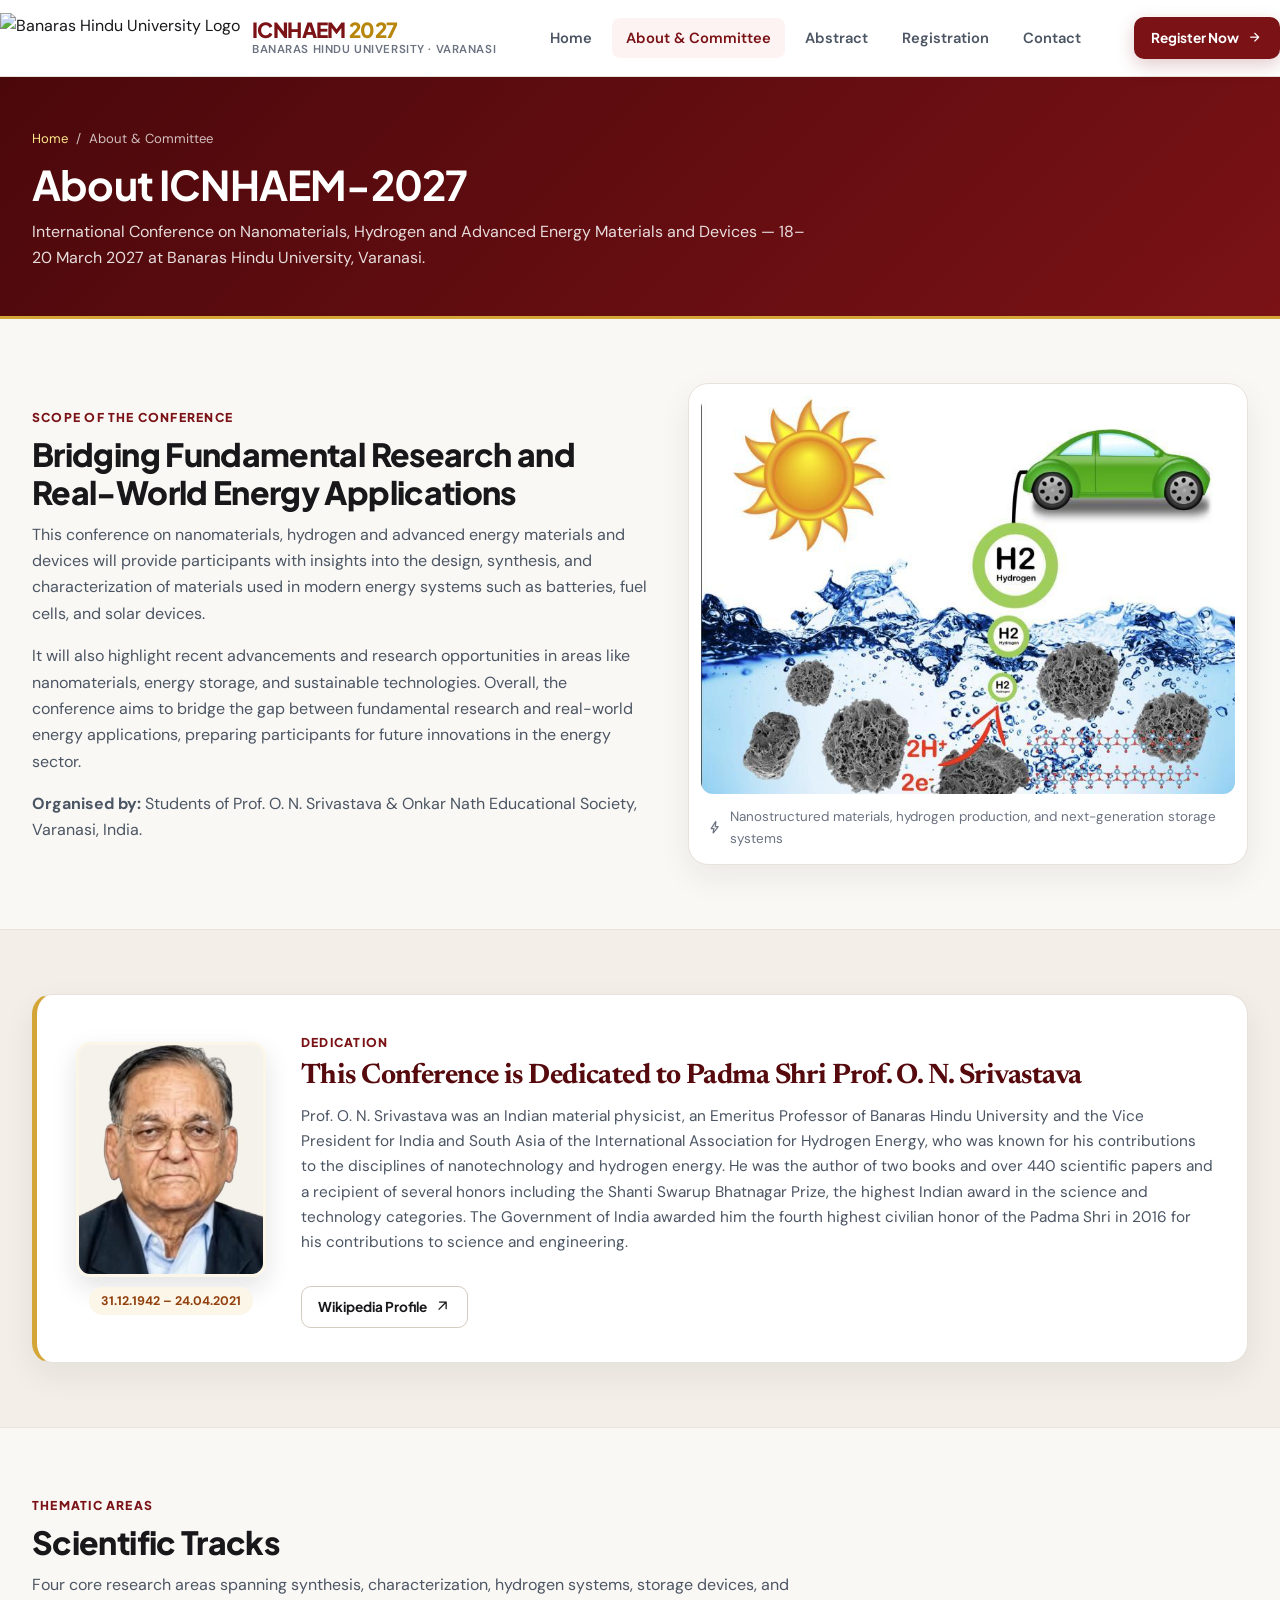
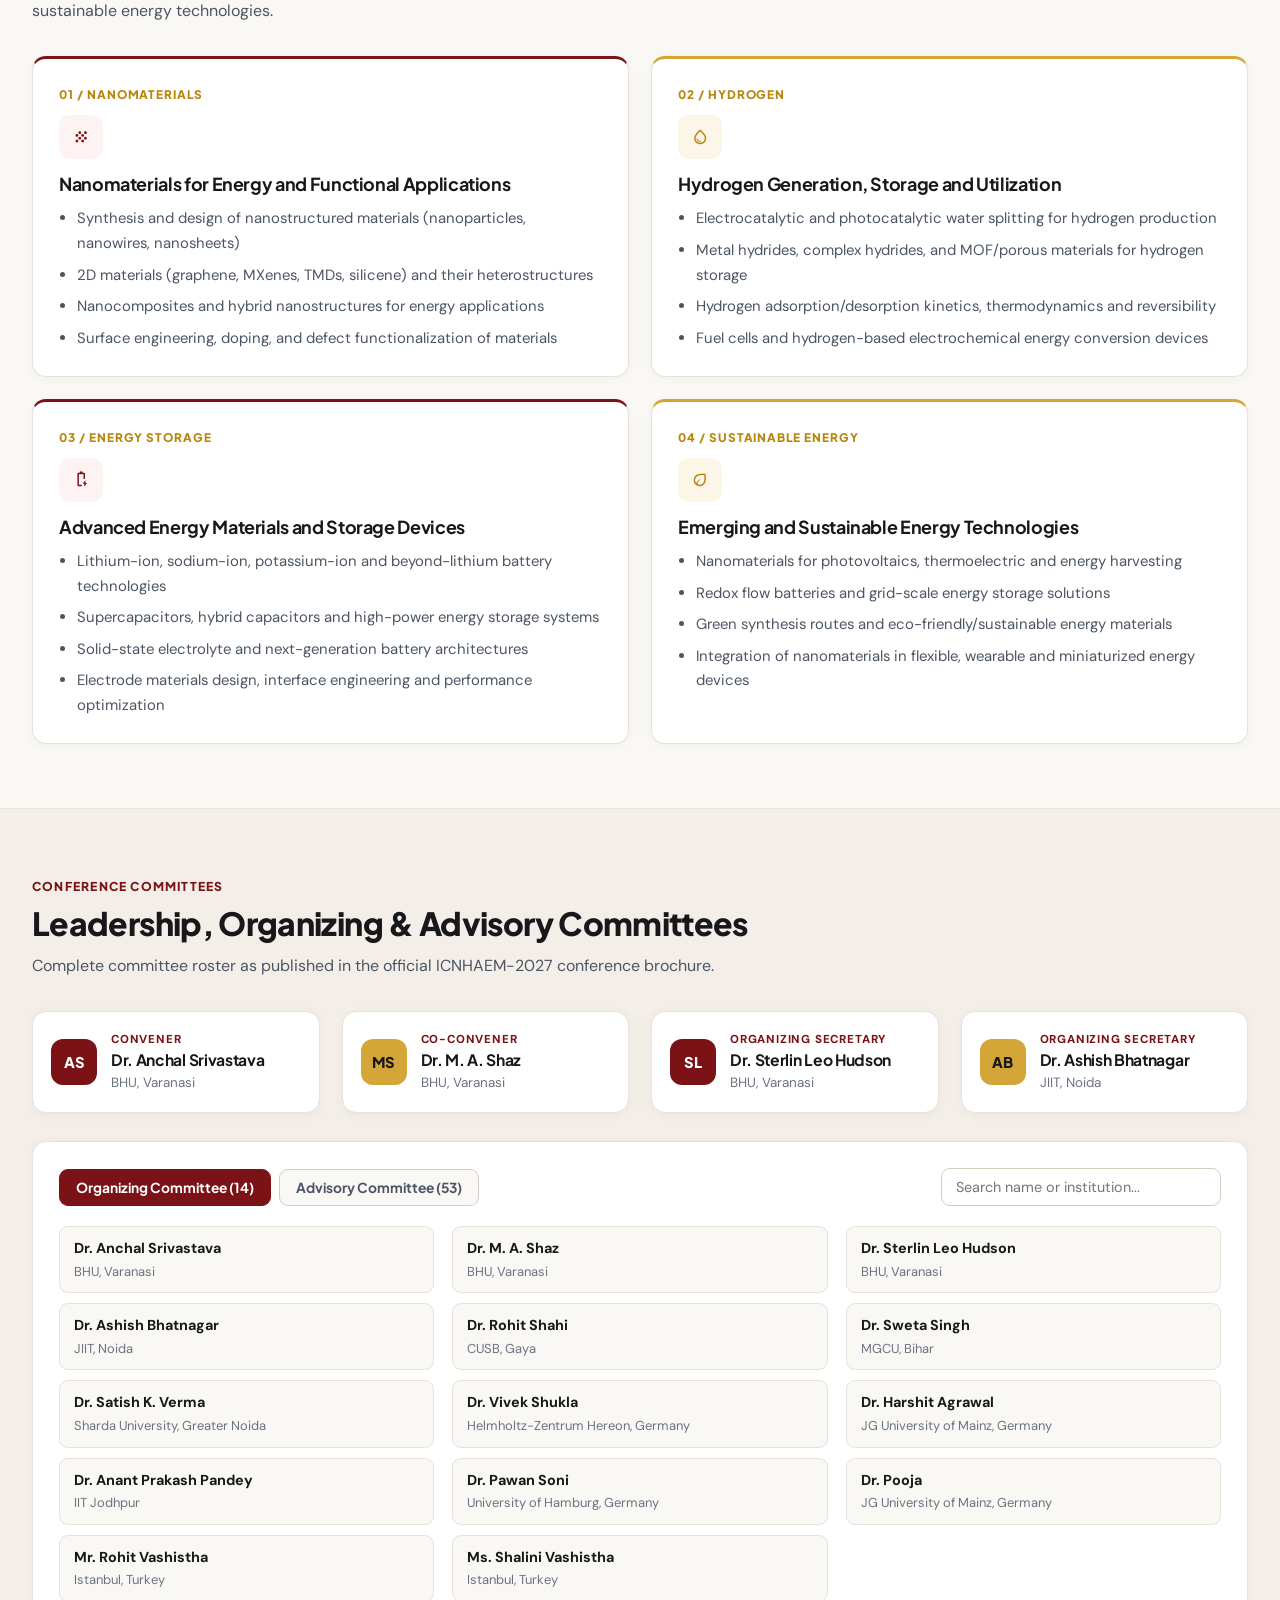
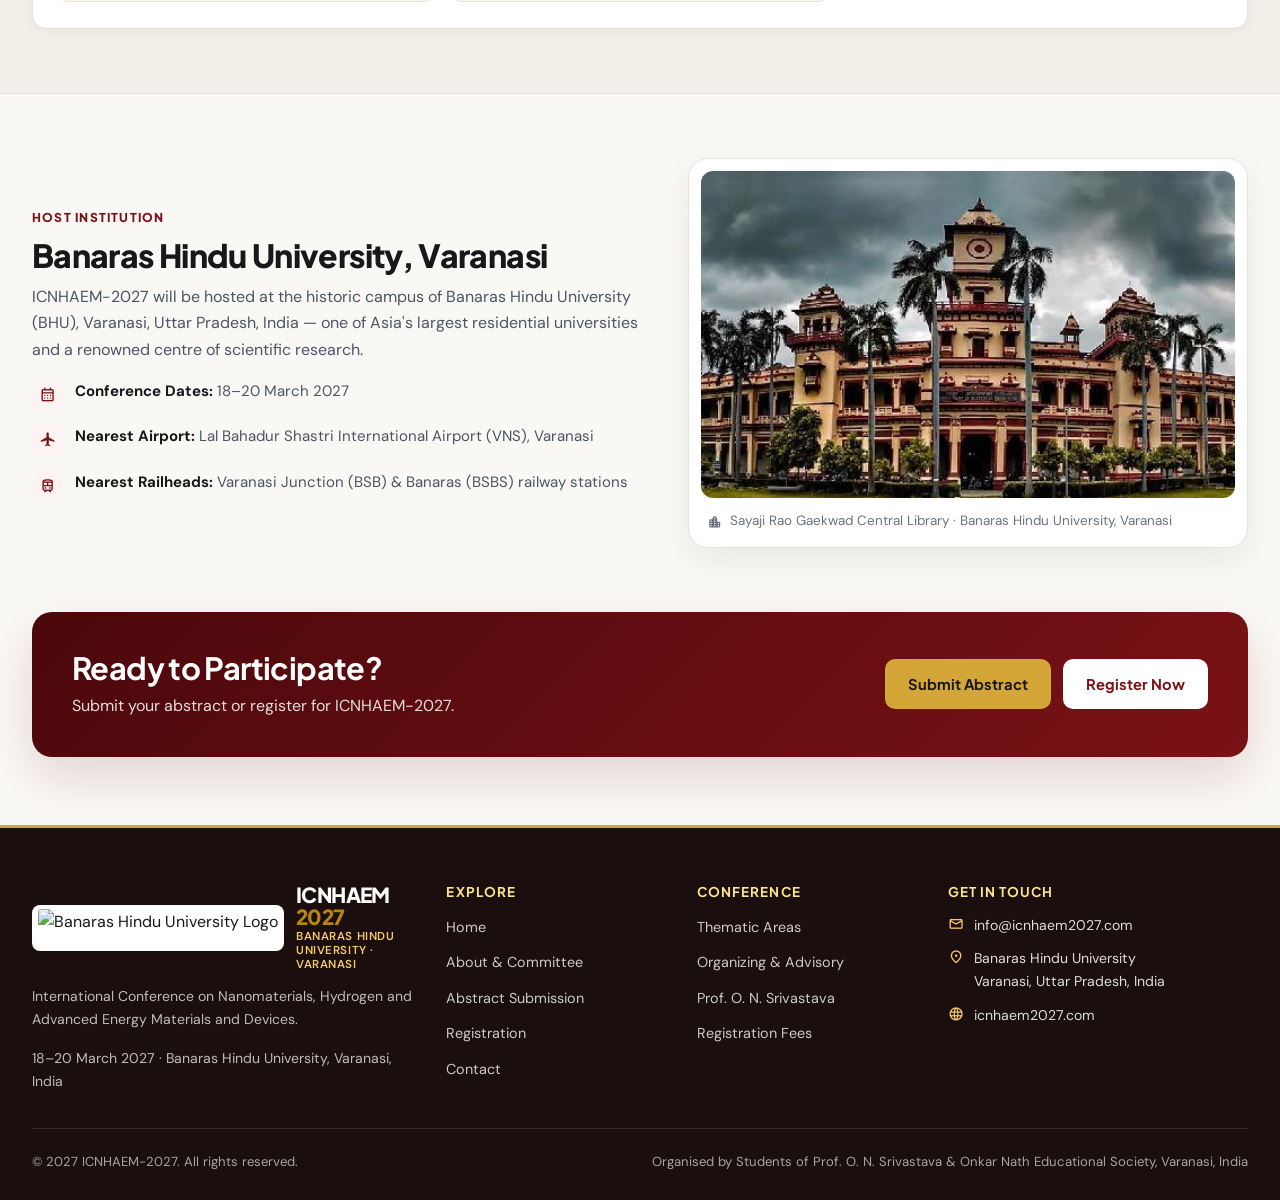
==== commit a43a0a9c: "Update about.html with new images and content" ====
--- a/about.html
+++ b/about.html
@@ -13,18 +13,14 @@
 </head>
 <body>
 
-<div class="top-strip">
-    <div class="container top-strip-inner">
-        <span><span class="gold-dot"></span>18–20 March 2027 · Banaras Hindu University, Varanasi, India</span>
-        <span>Dedicated to Padma Shri Prof. O. N. Srivastava &nbsp;|&nbsp; <a href="registration.php#fees">View Fees</a></span>
-    </div>
-</div>
-
 <header class="site-header">
     <div class="container header-inner">
         <a href="index.html" class="brand" aria-label="ICNHAEM 2027 home">
-            <span class="brand-title">ICNHAEM <span>2027</span></span>
-            <span class="brand-sub">Banaras Hindu University · Varanasi</span>
+            <img src="images/bhu-logo.png" alt="Banaras Hindu University Logo" class="brand-logo">
+            <span class="brand-text">
+                <span class="brand-title">ICNHAEM <span>2027</span></span>
+                <span class="brand-sub">Banaras Hindu University · Varanasi</span>
+            </span>
         </a>
         <nav class="nav" aria-label="Primary navigation">
             <a href="index.html" class="nav-link">Home</a>
@@ -299,10 +295,10 @@
                 </ul>
             </div>
             <div class="visual-frame reveal">
-                <img src="images/bhu-campus.jpg" alt="Banaras Hindu University campus">
+                <img src="https://commons.wikimedia.org/wiki/Special:FilePath/Central_Library_BHU.jpg?width=1200" alt="Sayaji Rao Gaekwad Central Library at Banaras Hindu University" loading="lazy" onerror="this.onerror=null;this.src='images/bhu-campus.jpg';">
                 <div class="visual-caption">
-                    <img src="images/bhu-emblem.png" alt="BHU Crest" style="width:22px; height:32px; object-fit:contain;">
-                    <span>Banaras Hindu University, Varanasi, Uttar Pradesh, India</span>
+                    <span class="material-symbols-rounded" aria-hidden="true">location_city</span>
+                    <span>Sayaji Rao Gaekwad Central Library · Banaras Hindu University, Varanasi</span>
                 </div>
             </div>
         </div>
@@ -326,8 +322,11 @@
         <div class="footer-grid">
             <div class="footer-brand">
                 <a href="index.html" class="brand">
-                    <span class="brand-title">ICNHAEM <span>2027</span></span>
-                    <span class="brand-sub">Banaras Hindu University · Varanasi</span>
+                    <img src="images/bhu-logo.png" alt="Banaras Hindu University Logo" class="brand-logo">
+                    <span class="brand-text">
+                        <span class="brand-title">ICNHAEM <span>2027</span></span>
+                        <span class="brand-sub">Banaras Hindu University · Varanasi</span>
+                    </span>
                 </a>
                 <p>International Conference on Nanomaterials, Hydrogen and Advanced Energy Materials and Devices.</p>
                 <p>18–20 March 2027 · Banaras Hindu University, Varanasi, India</p>
--- a/css/style.css
+++ b/css/style.css
@@ -1,6 +1,6 @@
 /* ==========================================================================
    ICNHAEM-2027 — Banaras Hindu University, Varanasi
-   Design System: BHU Maroon & Academic Gold + Modern Conference Editorial
+   Design System: BHU Maroon & Academic Gold + Full-Width Mobile-Safe Layout
    ========================================================================== */
 
 :root {
@@ -31,14 +31,19 @@
     --shadow-sm: 0 2px 10px rgba(24, 24, 27, 0.04);
     --shadow: 0 12px 32px rgba(24, 24, 27, 0.07);
     --shadow-lg: 0 20px 50px rgba(86, 10, 13, 0.14);
-    --container: 1180px;
+    --container: 1520px;
     --font-sans: 'DM Sans', -apple-system, BlinkMacSystemFont, 'Segoe UI', sans-serif;
     --font-display: 'Plus Jakarta Sans', 'DM Sans', sans-serif;
     --font-serif: 'Newsreader', Georgia, serif;
 }
 
 *, *::before, *::after { box-sizing: border-box; }
-html { scroll-behavior: smooth; font-size: 16px; }
+html {
+    scroll-behavior: smooth;
+    font-size: 16px;
+    overflow-x: clip;
+    max-width: 100%;
+}
 body {
     margin: 0;
     font-family: var(--font-sans);
@@ -46,8 +51,10 @@
     background: var(--bg);
     line-height: 1.65;
     -webkit-font-smoothing: antialiased;
-}
-img { max-width: 100%; display: block; }
+    overflow-x: clip;
+    max-width: 100%;
+}
+img { max-width: 100%; height: auto; display: block; }
 a { color: var(--maroon); text-decoration: none; transition: color .2s ease; }
 a:hover { color: var(--maroon-dark); }
 h1, h2, h3, h4 {
@@ -56,15 +63,28 @@
     line-height: 1.2;
     margin: 0;
     letter-spacing: -0.02em;
+    overflow-wrap: break-word;
+}
+p, li, span, td, th, a {
+    overflow-wrap: break-word;
+    word-wrap: break-word;
 }
 p { margin: 0 0 1rem; color: var(--ink-soft); }
 p:last-child { margin-bottom: 0; }
 
+/* Full-width container with minimal side margins */
 .container {
     width: 100%;
     max-width: var(--container);
     margin: 0 auto;
-    padding: 0 24px;
+    padding: 0 clamp(16px, 2.5vw, 36px);
+}
+
+/* Prevent flex/grid children from overflowing on narrow screens */
+.grid > *, .split > *, .hero-inner > *, .form-grid > *,
+.footer-grid > *, .contact-grid > *, .timeline > *,
+.stats > *, .campus-gallery > * {
+    min-width: 0;
 }
 
 .sr-only {
@@ -77,46 +97,15 @@
     font-size: 1.15em;
     vertical-align: middle;
     line-height: 1;
-}
-
-/* ---------- Top Announcement Bar ---------- */
-.top-strip {
-    background: var(--maroon-dark);
-    color: rgba(255, 255, 255, 0.92);
-    font-size: 0.82rem;
-    font-weight: 500;
-    border-bottom: 1px solid rgba(212, 165, 55, 0.28);
-}
-.top-strip-inner {
-    display: flex;
-    align-items: center;
-    justify-content: space-between;
-    gap: 12px;
-    padding: 8px 0;
-    flex-wrap: wrap;
-}
-.top-strip span {
-    display: inline-flex;
-    align-items: center;
-    gap: 6px;
-}
-.top-strip .gold-dot {
-    width: 6px; height: 6px; border-radius: 50%;
-    background: var(--gold-light);
-    display: inline-block;
-}
-.top-strip a {
-    color: #FDE68A;
-    font-weight: 600;
-}
-.top-strip a:hover { color: #FFFFFF; text-decoration: underline; }
-
-/* ---------- Header & Navigation (No Empty Logo Box) ---------- */
+    flex-shrink: 0;
+}
+
+/* ---------- Header & Navigation (With Crisp BHU Logo Before ICNHAEM 2027) ---------- */
 .site-header {
     position: sticky;
     top: 0;
     z-index: 100;
-    background: rgba(255, 255, 255, 0.96);
+    background: rgba(255, 255, 255, 0.97);
     backdrop-filter: blur(14px);
     -webkit-backdrop-filter: blur(14px);
     border-bottom: 1px solid var(--line);
@@ -129,19 +118,34 @@
     display: flex;
     align-items: center;
     justify-content: space-between;
-    gap: 24px;
-    height: 74px;
+    gap: 16px;
+    min-height: 76px;
+    padding: 8px 0;
 }
 
 .brand {
     display: inline-flex;
+    align-items: center;
+    gap: 12px;
+    color: var(--ink);
+    min-width: 0;
+    flex-shrink: 1;
+}
+.brand-logo {
+    height: 50px;
+    width: auto;
+    object-fit: contain;
+    flex-shrink: 0;
+}
+.brand-text {
+    display: flex;
     flex-direction: column;
     gap: 2px;
-    color: var(--ink);
+    min-width: 0;
 }
 .brand-title {
     font-family: var(--font-display);
-    font-size: 1.28rem;
+    font-size: 1.3rem;
     font-weight: 800;
     letter-spacing: -0.03em;
     color: var(--maroon);
@@ -153,9 +157,10 @@
 .brand-sub {
     font-size: 0.72rem;
     font-weight: 600;
-    letter-spacing: 0.06em;
+    letter-spacing: 0.05em;
     text-transform: uppercase;
     color: var(--muted);
+    line-height: 1.25;
 }
 
 .nav {
@@ -170,12 +175,9 @@
     font-weight: 600;
     color: var(--ink-soft);
     transition: background .2s ease, color .2s ease;
-}
-.nav-link:hover {
-    color: var(--maroon);
-    background: var(--maroon-soft);
-}
-.nav-link.active {
+    white-space: nowrap;
+}
+.nav-link:hover, .nav-link.active {
     color: var(--maroon);
     background: var(--maroon-soft);
 }
@@ -191,13 +193,14 @@
     background: var(--surface);
     color: var(--ink);
     cursor: pointer;
+    flex-shrink: 0;
 }
 
 .mobile-nav {
     display: none;
     flex-direction: column;
     gap: 4px;
-    padding: 14px 24px 20px;
+    padding: 12px 16px 18px;
     background: var(--surface);
     border-bottom: 1px solid var(--line);
 }
@@ -234,7 +237,8 @@
     border: 1.5px solid transparent;
     transition: transform .18s ease, box-shadow .18s ease, background .18s ease, color .18s ease, border-color .18s ease;
     text-decoration: none;
-    white-space: nowrap;
+    text-align: center;
+    max-width: 100%;
 }
 .btn:hover { transform: translateY(-1px); }
 .btn:disabled { opacity: 0.65; cursor: not-allowed; transform: none; }
@@ -291,12 +295,12 @@
     font-size: 0.85rem;
 }
 
-/* ---------- Hero Section (Conference Editorial + BHU Campus) ---------- */
+/* ---------- Hero Section ---------- */
 .hero {
     position: relative;
     background: linear-gradient(135deg, #3D070A 0%, #6D1014 55%, #4A0B0E 100%);
     color: #FFFFFF;
-    padding: 68px 0 84px;
+    padding: 60px 0 80px;
     overflow: hidden;
 }
 .hero::before {
@@ -311,8 +315,8 @@
     position: relative;
     z-index: 1;
     display: grid;
-    grid-template-columns: 1.15fr 0.85fr;
-    gap: 44px;
+    grid-template-columns: 1.1fr 0.9fr;
+    gap: 40px;
     align-items: center;
 }
 .hero-badge {
@@ -324,40 +328,42 @@
     background: rgba(212, 165, 55, 0.18);
     border: 1px solid rgba(212, 165, 55, 0.45);
     color: #FDE68A;
-    font-size: 0.82rem;
+    font-size: 0.8rem;
     font-weight: 700;
     letter-spacing: 0.04em;
     text-transform: uppercase;
-    margin-bottom: 20px;
+    margin-bottom: 18px;
+    max-width: 100%;
+    flex-wrap: wrap;
 }
 .hero-title {
     color: #FFFFFF;
-    font-size: clamp(2.1rem, 3.8vw, 3.25rem);
+    font-size: clamp(1.85rem, 3.6vw, 3.25rem);
     font-weight: 800;
     line-height: 1.12;
-    margin-bottom: 16px;
+    margin-bottom: 14px;
 }
 .hero-title .accent {
     color: #F5C963;
 }
 .hero-full-title {
-    font-size: 1.08rem;
+    font-size: clamp(0.98rem, 1.3vw, 1.12rem);
     font-weight: 500;
     color: rgba(255, 255, 255, 0.92);
-    margin-bottom: 16px;
+    margin-bottom: 14px;
     line-height: 1.5;
 }
 .hero-lead {
-    color: rgba(255, 255, 255, 0.8);
+    color: rgba(255, 255, 255, 0.82);
     font-size: 0.98rem;
-    max-width: 580px;
-    margin-bottom: 26px;
+    max-width: 640px;
+    margin-bottom: 24px;
 }
 .hero-meta {
     display: grid;
     grid-template-columns: repeat(2, minmax(0, 1fr));
     gap: 14px;
-    margin-bottom: 28px;
+    margin-bottom: 26px;
 }
 .hero-meta-item {
     display: flex;
@@ -368,8 +374,10 @@
     background: rgba(255, 255, 255, 0.08);
     border: 1px solid rgba(255, 255, 255, 0.14);
     font-size: 0.86rem;
-    color: rgba(255, 255, 255, 0.84);
-}
+    color: rgba(255, 255, 255, 0.86);
+    min-width: 0;
+}
+.hero-meta-item > span { min-width: 0; }
 .hero-meta-item .material-symbols-rounded {
     color: #F5C963;
     margin-top: 2px;
@@ -386,12 +394,13 @@
     margin-bottom: 14px;
 }
 .hero-note {
-    font-size: 0.82rem;
-    color: rgba(255, 255, 255, 0.68);
+    font-size: 0.84rem;
+    color: rgba(255, 255, 255, 0.72);
 }
 
 .hero-visual {
     position: relative;
+    min-width: 0;
 }
 .hero-photo-card {
     position: relative;
@@ -401,39 +410,40 @@
     box-shadow: var(--shadow-lg);
     background: #230607;
 }
-.hero-photo-card img {
+.hero-photo-card > img {
     width: 100%;
-    height: 360px;
+    height: 350px;
     object-fit: cover;
 }
 .hero-photo-caption {
     display: flex;
     align-items: center;
     justify-content: space-between;
-    gap: 12px;
-    padding: 14px 18px;
-    background: rgba(24, 10, 11, 0.9);
+    gap: 14px;
+    padding: 12px 16px;
+    background: rgba(24, 10, 11, 0.92);
     color: #FFFFFF;
     font-size: 0.84rem;
 }
 .hero-photo-caption strong {
     display: block;
-    font-size: 0.92rem;
+    font-size: 0.94rem;
     color: #FDE68A;
 }
-.hero-emblem-mini {
-    width: 34px;
-    height: 48px;
-    object-fit: contain;
+.hero-thumb-photo {
+    width: 84px;
+    height: 52px;
+    object-fit: cover;
+    border-radius: 8px;
+    border: 1.5px solid rgba(212, 165, 55, 0.55);
     flex-shrink: 0;
-    filter: drop-shadow(0 2px 4px rgba(0,0,0,0.35));
 }
 
 /* ---------- Page Hero (Inner Pages) ---------- */
 .page-hero {
     background: linear-gradient(135deg, #4B080B 0%, #7A1216 100%);
     color: #FFFFFF;
-    padding: 52px 0 48px;
+    padding: 48px 0 44px;
     border-bottom: 3px solid var(--gold-light);
 }
 .breadcrumb {
@@ -441,31 +451,32 @@
     align-items: center;
     gap: 8px;
     font-size: 0.82rem;
-    color: rgba(255, 255, 255, 0.72);
-    margin-bottom: 12px;
+    color: rgba(255, 255, 255, 0.74);
+    margin-bottom: 10px;
+    flex-wrap: wrap;
 }
 .breadcrumb a { color: #FDE68A; }
 .breadcrumb a:hover { color: #FFFFFF; }
 .page-hero h1 {
     color: #FFFFFF;
-    font-size: clamp(1.9rem, 3.2vw, 2.7rem);
+    font-size: clamp(1.75rem, 3.2vw, 2.7rem);
     margin-bottom: 10px;
 }
 .page-hero p {
-    color: rgba(255, 255, 255, 0.84);
-    max-width: 680px;
+    color: rgba(255, 255, 255, 0.86);
+    max-width: 780px;
     font-size: 1rem;
 }
 
 /* ---------- Sections & Layout Helpers ---------- */
-.section { padding: 72px 0; }
-.section-sm { padding: 40px 0; }
+.section { padding: 64px 0; }
+.section-sm { padding: 36px 0; }
 .section-alt {
     background: #F3EFE8;
     border-top: 1px solid var(--line);
     border-bottom: 1px solid var(--line);
 }
-.section-head { margin-bottom: 36px; max-width: 720px; }
+.section-head { margin-bottom: 32px; max-width: 780px; }
 .section-head.center { text-align: center; margin-left: auto; margin-right: auto; }
 .eyebrow {
     display: inline-block;
@@ -478,19 +489,19 @@
     margin-bottom: 8px;
 }
 .section-title {
-    font-size: clamp(1.65rem, 2.6vw, 2.25rem);
-    font-weight: 800;
-    margin-bottom: 12px;
+    font-size: clamp(1.5rem, 2.5vw, 2.25rem);
+    font-weight: 800;
+    margin-bottom: 10px;
 }
 .section-lead {
-    font-size: 1.02rem;
+    font-size: 1rem;
     color: var(--ink-soft);
 }
 
 .split {
     display: grid;
     grid-template-columns: 1.05fr 0.95fr;
-    gap: 40px;
+    gap: 36px;
     align-items: center;
 }
 .grid { display: grid; gap: 22px; }
@@ -498,7 +509,7 @@
 .grid-3 { grid-template-columns: repeat(3, minmax(0, 1fr)); }
 .grid-4 { grid-template-columns: repeat(4, minmax(0, 1fr)); }
 .mt-1 { margin-top: 14px; }
-.mt-2 { margin-top: 26px; }
+.mt-2 { margin-top: 24px; }
 
 /* ---------- Floating Stats & Countdown Strip ---------- */
 .metrics-band {
@@ -510,13 +521,16 @@
     background: var(--surface);
     border: 1px solid var(--line);
     border-radius: var(--radius-lg);
-    padding: 26px 32px;
+    padding: 24px 30px;
     box-shadow: var(--shadow);
     display: flex;
     align-items: center;
     justify-content: space-between;
-    gap: 24px;
+    gap: 20px;
     flex-wrap: wrap;
+}
+.countdown-intro {
+    min-width: 0;
 }
 .countdown-intro h3 {
     font-size: 1.2rem;
@@ -528,29 +542,31 @@
     color: var(--muted);
 }
 .countdown {
-    display: flex;
-    gap: 12px;
+    display: grid;
+    grid-template-columns: repeat(4, minmax(74px, 1fr));
+    gap: 10px;
+    max-width: 100%;
 }
 .count-item {
-    min-width: 78px;
-    padding: 12px 10px;
+    padding: 12px 8px;
     border-radius: 12px;
     background: var(--maroon-soft);
     border: 1px solid rgba(122, 18, 22, 0.14);
     text-align: center;
+    min-width: 0;
 }
 .count-num {
     font-family: var(--font-display);
-    font-size: 1.7rem;
+    font-size: clamp(1.3rem, 2.2vw, 1.7rem);
     font-weight: 800;
     color: var(--maroon);
     line-height: 1.1;
 }
 .count-label {
-    font-size: 0.72rem;
+    font-size: 0.7rem;
     font-weight: 700;
     text-transform: uppercase;
-    letter-spacing: 0.06em;
+    letter-spacing: 0.05em;
     color: var(--muted);
     margin-top: 4px;
 }
@@ -559,19 +575,19 @@
     display: grid;
     grid-template-columns: repeat(4, minmax(0, 1fr));
     gap: 16px;
-    margin-top: 20px;
+    margin-top: 18px;
 }
 .stat {
     background: var(--surface);
     border: 1px solid var(--line);
     border-radius: var(--radius);
-    padding: 20px 22px;
+    padding: 18px 16px;
     text-align: center;
     box-shadow: var(--shadow-sm);
 }
 .stat-value {
     font-family: var(--font-display);
-    font-size: 1.75rem;
+    font-size: clamp(1.35rem, 2vw, 1.75rem);
     font-weight: 800;
     color: var(--maroon);
 }
@@ -587,11 +603,12 @@
     background: var(--surface);
     border: 1px solid var(--line);
     border-radius: var(--radius);
-    padding: 28px;
+    padding: 26px;
     box-shadow: var(--shadow-sm);
+    max-width: 100%;
 }
 .panel-title {
-    font-size: 1.35rem;
+    font-size: 1.32rem;
     font-weight: 800;
     margin-bottom: 12px;
 }
@@ -611,17 +628,17 @@
     color: var(--gold);
 }
 .card-title {
-    font-size: 1.14rem;
+    font-size: 1.12rem;
     font-weight: 700;
     margin-bottom: 10px;
 }
 
-/* ---------- Scope Visual Image Card ---------- */
+/* ---------- Visual Image Frame & BHU Campus Gallery ---------- */
 .visual-frame {
     background: var(--surface);
     border: 1px solid var(--line);
     border-radius: var(--radius-lg);
-    padding: 14px;
+    padding: 12px;
     box-shadow: var(--shadow);
 }
 .visual-frame img {
@@ -636,6 +653,42 @@
     display: flex;
     align-items: center;
     gap: 8px;
+}
+
+.campus-gallery {
+    display: grid;
+    grid-template-columns: repeat(4, minmax(0, 1fr));
+    gap: 18px;
+}
+.gallery-card {
+    background: var(--surface);
+    border: 1px solid var(--line);
+    border-radius: var(--radius);
+    overflow: hidden;
+    box-shadow: var(--shadow-sm);
+    transition: transform .22s ease, box-shadow .22s ease;
+}
+.gallery-card:hover {
+    transform: translateY(-3px);
+    box-shadow: var(--shadow);
+}
+.gallery-card img {
+    width: 100%;
+    height: 210px;
+    object-fit: cover;
+}
+.gallery-card-body {
+    padding: 14px 16px;
+}
+.gallery-card-body h4 {
+    font-size: 0.98rem;
+    color: var(--maroon-dark);
+    margin-bottom: 4px;
+}
+.gallery-card-body p {
+    font-size: 0.83rem;
+    color: var(--muted);
+    margin: 0;
 }
 
 /* ---------- Thematic Areas ---------- */
@@ -670,17 +723,17 @@
 .theme-card li { margin-bottom: 7px; }
 .theme-card li:last-child { margin-bottom: 0; }
 
-/* ---------- Dedication (With Prof. O. N. Srivastava Photo) ---------- */
+/* ---------- Dedication ---------- */
 .dedication {
     background: var(--surface);
     border: 1px solid var(--line);
     border-left: 5px solid var(--gold-light);
     border-radius: var(--radius-lg);
-    padding: 36px;
+    padding: 34px;
     box-shadow: var(--shadow);
     display: grid;
-    grid-template-columns: 200px 1fr;
-    gap: 32px;
+    grid-template-columns: 200px minmax(0, 1fr);
+    gap: 30px;
     align-items: center;
 }
 .dedication-portrait {
@@ -688,6 +741,7 @@
 }
 .dedication-portrait img {
     width: 190px;
+    max-width: 100%;
     height: 235px;
     object-fit: cover;
     border-radius: 14px;
@@ -707,7 +761,7 @@
 }
 .dedication h3 {
     font-family: var(--font-serif);
-    font-size: clamp(1.45rem, 2.2vw, 1.85rem);
+    font-size: clamp(1.35rem, 2.2vw, 1.85rem);
     color: var(--maroon-dark);
     margin-bottom: 10px;
 }
@@ -731,6 +785,7 @@
     font-size: 0.94rem;
     color: var(--ink-soft);
 }
+.info-list li > span { min-width: 0; }
 .info-list .material-symbols-rounded {
     color: var(--maroon);
     background: var(--maroon-soft);
@@ -778,21 +833,23 @@
     background: var(--surface);
     border: 1px solid var(--line);
     border-radius: var(--radius);
-    padding: 20px;
+    padding: 18px;
     display: flex;
     align-items: center;
     gap: 14px;
     box-shadow: var(--shadow-sm);
-}
+    min-width: 0;
+}
+.person > div { min-width: 0; }
 .person-avatar {
-    width: 48px;
-    height: 48px;
+    width: 46px;
+    height: 46px;
     border-radius: 12px;
     background: var(--maroon);
     color: #FFFFFF;
     font-family: var(--font-display);
     font-weight: 800;
-    font-size: 0.95rem;
+    font-size: 0.92rem;
     display: flex;
     align-items: center;
     justify-content: center;
@@ -811,7 +868,7 @@
     margin-bottom: 2px;
 }
 .person-name {
-    font-size: 1rem;
+    font-size: 0.98rem;
     font-weight: 700;
     margin-bottom: 2px;
 }
@@ -856,7 +913,8 @@
     border: 1px solid var(--line-strong);
     font-family: var(--font-sans);
     font-size: 0.9rem;
-    min-width: 240px;
+    width: 280px;
+    max-width: 100%;
     background: var(--surface);
 }
 .committee-search:focus {
@@ -871,26 +929,30 @@
     padding: 0;
     margin: 0;
     display: grid;
-    grid-template-columns: repeat(2, minmax(0, 1fr));
-    gap: 10px 24px;
+    grid-template-columns: repeat(3, minmax(0, 1fr));
+    gap: 10px 18px;
 }
 .committee-list li {
     padding: 10px 14px;
     border-radius: 9px;
     background: var(--bg);
     border: 1px solid var(--line);
-    font-size: 0.91rem;
+    font-size: 0.9rem;
     color: var(--ink);
+    min-width: 0;
 }
 .committee-list li span {
     display: block;
-    font-size: 0.82rem;
+    font-size: 0.81rem;
     color: var(--muted);
 }
 
 /* ---------- Tables ---------- */
 .table-wrap {
+    width: 100%;
+    max-width: 100%;
     overflow-x: auto;
+    -webkit-overflow-scrolling: touch;
     background: var(--surface);
     border: 1px solid var(--line);
     border-radius: var(--radius);
@@ -899,21 +961,21 @@
 table {
     width: 100%;
     border-collapse: collapse;
-    font-size: 0.95rem;
+    font-size: 0.94rem;
 }
 thead th {
     background: var(--maroon);
     color: #FFFFFF;
     text-align: left;
-    padding: 14px 20px;
+    padding: 14px 18px;
     font-family: var(--font-display);
     font-weight: 700;
-    font-size: 0.86rem;
+    font-size: 0.84rem;
     letter-spacing: 0.04em;
     text-transform: uppercase;
 }
 tbody td {
-    padding: 15px 20px;
+    padding: 14px 18px;
     border-bottom: 1px solid var(--line);
     color: var(--ink);
 }
@@ -923,7 +985,8 @@
     font-family: var(--font-display);
     font-weight: 800;
     color: var(--maroon);
-    font-size: 1.05rem;
+    font-size: 1.04rem;
+    white-space: nowrap;
 }
 
 /* ---------- Notices & Alerts ---------- */
@@ -931,18 +994,20 @@
     display: flex;
     align-items: flex-start;
     gap: 12px;
-    padding: 16px 20px;
+    padding: 15px 18px;
     border-radius: 12px;
     font-size: 0.92rem;
     margin-bottom: 22px;
     border: 1px solid transparent;
-}
+    max-width: 100%;
+}
+.notice > span { min-width: 0; }
 .notice-info { background: var(--info-bg); color: var(--info); border-color: #BFDBFE; }
 .notice-warn { background: var(--warn-bg); color: var(--warn); border-color: #FDE68A; }
 
 .alert {
     display: none;
-    padding: 16px 20px;
+    padding: 15px 18px;
     border-radius: 12px;
     margin-bottom: 22px;
     font-size: 0.92rem;
@@ -974,6 +1039,7 @@
     font-weight: 800;
     color: var(--maroon-dark);
     margin-bottom: 18px;
+    flex-wrap: wrap;
 }
 .form-grid {
     display: grid;
@@ -984,6 +1050,7 @@
     display: flex;
     flex-direction: column;
     gap: 6px;
+    min-width: 0;
 }
 .field.full { grid-column: 1 / -1; }
 .field label, .field-label {
@@ -1001,6 +1068,7 @@
 .field select,
 .field textarea {
     width: 100%;
+    max-width: 100%;
     padding: 11px 14px;
     border-radius: var(--radius-sm);
     border: 1px solid var(--line-strong);
@@ -1062,8 +1130,9 @@
     background: var(--surface);
     border: 1px solid var(--line);
     border-radius: var(--radius);
-    padding: 22px;
+    padding: 20px;
     box-shadow: var(--shadow-sm);
+    min-width: 0;
 }
 .contact-role {
     font-size: 0.74rem;
@@ -1075,7 +1144,7 @@
 }
 .contact-name {
     font-family: var(--font-display);
-    font-size: 1.05rem;
+    font-size: 1.04rem;
     font-weight: 800;
     margin-bottom: 10px;
 }
@@ -1094,7 +1163,7 @@
     background: linear-gradient(135deg, #4B080B 0%, #7A1216 100%);
     color: #FFFFFF;
     border-radius: var(--radius-lg);
-    padding: 40px 42px;
+    padding: 38px 40px;
     display: flex;
     align-items: center;
     justify-content: space-between;
@@ -1104,25 +1173,31 @@
 }
 .cta-band h2 {
     color: #FFFFFF;
-    font-size: clamp(1.5rem, 2.4vw, 2rem);
+    font-size: clamp(1.4rem, 2.4vw, 2rem);
     margin-bottom: 6px;
 }
-.cta-band p { color: rgba(255, 255, 255, 0.84); }
+.cta-band p { color: rgba(255, 255, 255, 0.86); }
 
 /* ---------- Footer ---------- */
 .site-footer {
     background: #1B0E0F;
     color: rgba(255, 255, 255, 0.8);
-    padding: 60px 0 28px;
-    margin-top: 40px;
+    padding: 56px 0 28px;
+    margin-top: 32px;
     border-top: 3px solid var(--gold-light);
 }
 .footer-grid {
     display: grid;
     grid-template-columns: 1.4fr 0.8fr 0.8fr 1.1fr;
-    gap: 36px;
-    padding-bottom: 36px;
+    gap: 32px;
+    padding-bottom: 34px;
     border-bottom: 1px solid rgba(255, 255, 255, 0.12);
+}
+.footer-brand .brand-logo {
+    height: 46px;
+    background: #FFFFFF;
+    padding: 4px 6px;
+    border-radius: 8px;
 }
 .footer-brand .brand-title { color: #FFFFFF; }
 .footer-brand .brand-sub { color: #F5C963; }
@@ -1157,8 +1232,13 @@
     font-size: 0.88rem;
     margin-bottom: 10px;
     color: rgba(255, 255, 255, 0.78);
-}
-.footer-line a { color: rgba(255, 255, 255, 0.86); }
+    min-width: 0;
+}
+.footer-line a, .footer-line span {
+    color: rgba(255, 255, 255, 0.86);
+    min-width: 0;
+    word-break: break-word;
+}
 .footer-line .material-symbols-rounded { color: #F5C963; margin-top: 2px; }
 .footer-bottom {
     display: flex;
@@ -1168,7 +1248,7 @@
     flex-wrap: wrap;
     padding-top: 22px;
     font-size: 0.82rem;
-    color: rgba(255, 255, 255, 0.6);
+    color: rgba(255, 255, 255, 0.62);
 }
 .footer-bottom p { color: inherit; margin: 0; }
 
@@ -1183,9 +1263,13 @@
     transform: translateY(0);
 }
 
-/* ---------- Responsive ---------- */
+/* ---------- Responsive (Tablet & Mobile Safe) ---------- */
+@media (max-width: 1120px) {
+    .committee-list { grid-template-columns: repeat(2, minmax(0, 1fr)); }
+    .campus-gallery { grid-template-columns: repeat(2, minmax(0, 1fr)); }
+}
 @media (max-width: 1024px) {
-    .hero-inner, .split { grid-template-columns: 1fr; }
+    .hero-inner, .split { grid-template-columns: 1fr; gap: 28px; }
     .grid-4, .contact-grid { grid-template-columns: repeat(2, minmax(0, 1fr)); }
     .timeline { grid-template-columns: repeat(2, minmax(0, 1fr)); }
     .footer-grid { grid-template-columns: repeat(2, minmax(0, 1fr)); }
@@ -1195,16 +1279,35 @@
     .menu-toggle { display: inline-flex; }
     .stats { grid-template-columns: repeat(2, minmax(0, 1fr)); }
     .grid-3 { grid-template-columns: 1fr; }
-    .dedication { grid-template-columns: 1fr; text-align: center; }
+    .dedication { grid-template-columns: 1fr; text-align: center; padding: 24px 20px; }
     .committee-list { grid-template-columns: 1fr; }
+    .countdown-wrap { flex-direction: column; align-items: stretch; }
+    .countdown { width: 100%; grid-template-columns: repeat(4, minmax(0, 1fr)); }
 }
 @media (max-width: 640px) {
-    .grid-2, .grid-4, .contact-grid, .form-grid, .hero-meta, .timeline, .footer-grid {
+    .container { padding: 0 14px; }
+    .section { padding: 44px 0; }
+    .section-sm { padding: 28px 0; }
+    .header-inner { min-height: 64px; gap: 10px; }
+    .brand { gap: 9px; }
+    .brand-logo { height: 40px; }
+    .brand-title { font-size: 1.08rem; }
+    .brand-sub { font-size: 0.64rem; }
+    .grid-2, .grid-4, .contact-grid, .form-grid, .hero-meta, .timeline, .footer-grid, .campus-gallery {
         grid-template-columns: 1fr;
     }
-    .hero { padding: 48px 0 64px; }
-    .hero-photo-card img { height: 240px; }
-    .countdown-wrap { padding: 20px; }
-    .count-item { min-width: 66px; padding: 10px 6px; }
-    .cta-band { padding: 28px 24px; }
-}
+    .hero { padding: 36px 0 58px; }
+    .hero-photo-card > img { height: 220px; }
+    .hero-photo-caption { padding: 10px 12px; gap: 10px; }
+    .hero-thumb-photo { width: 64px; height: 42px; }
+    .hero-actions .btn { width: 100%; }
+    .card, .panel, .form-card { padding: 20px 16px; }
+    .countdown-wrap { padding: 18px 14px; }
+    .countdown { gap: 6px; }
+    .count-item { padding: 10px 4px; }
+    .count-label { font-size: 0.62rem; letter-spacing: 0.02em; }
+    .committee-search { width: 100%; }
+    .cta-band { padding: 24px 18px; }
+    .cta-band .btn { width: 100%; }
+    thead th, tbody td { padding: 11px 12px; font-size: 0.86rem; }
+}
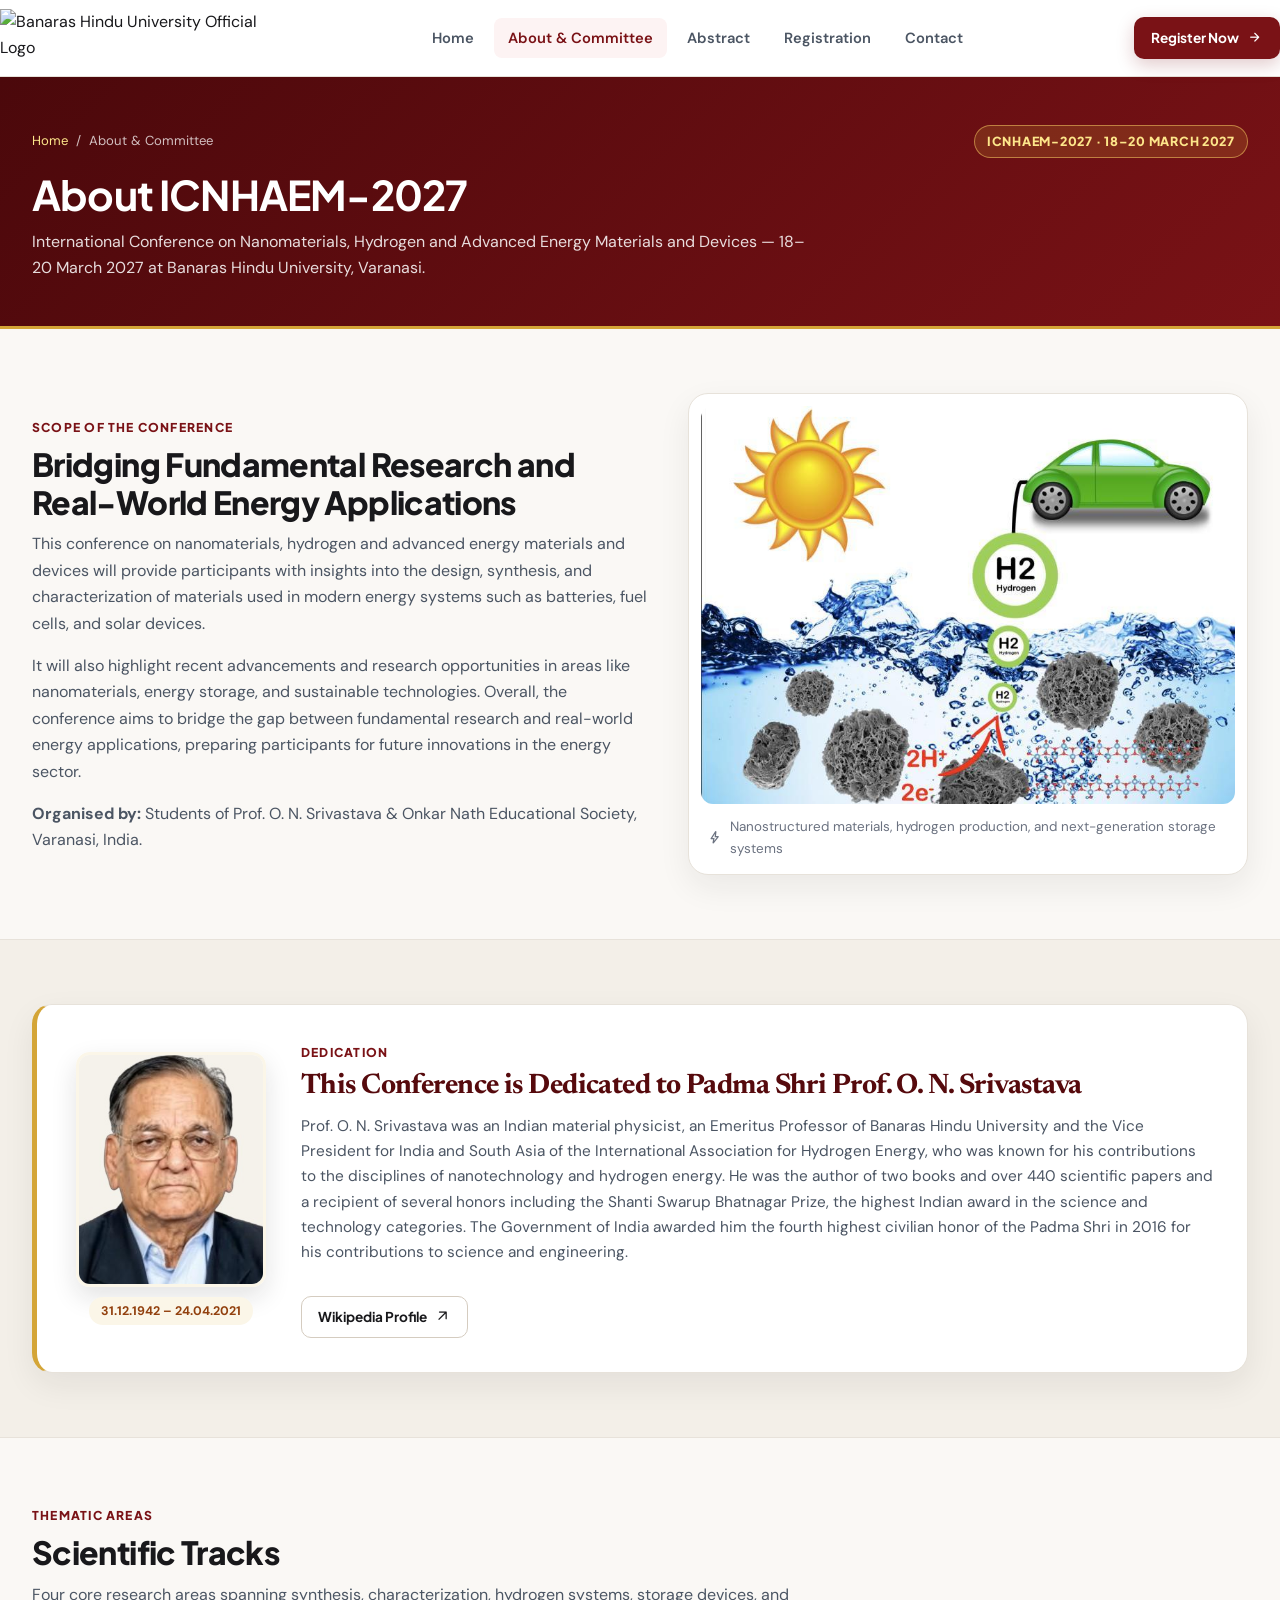
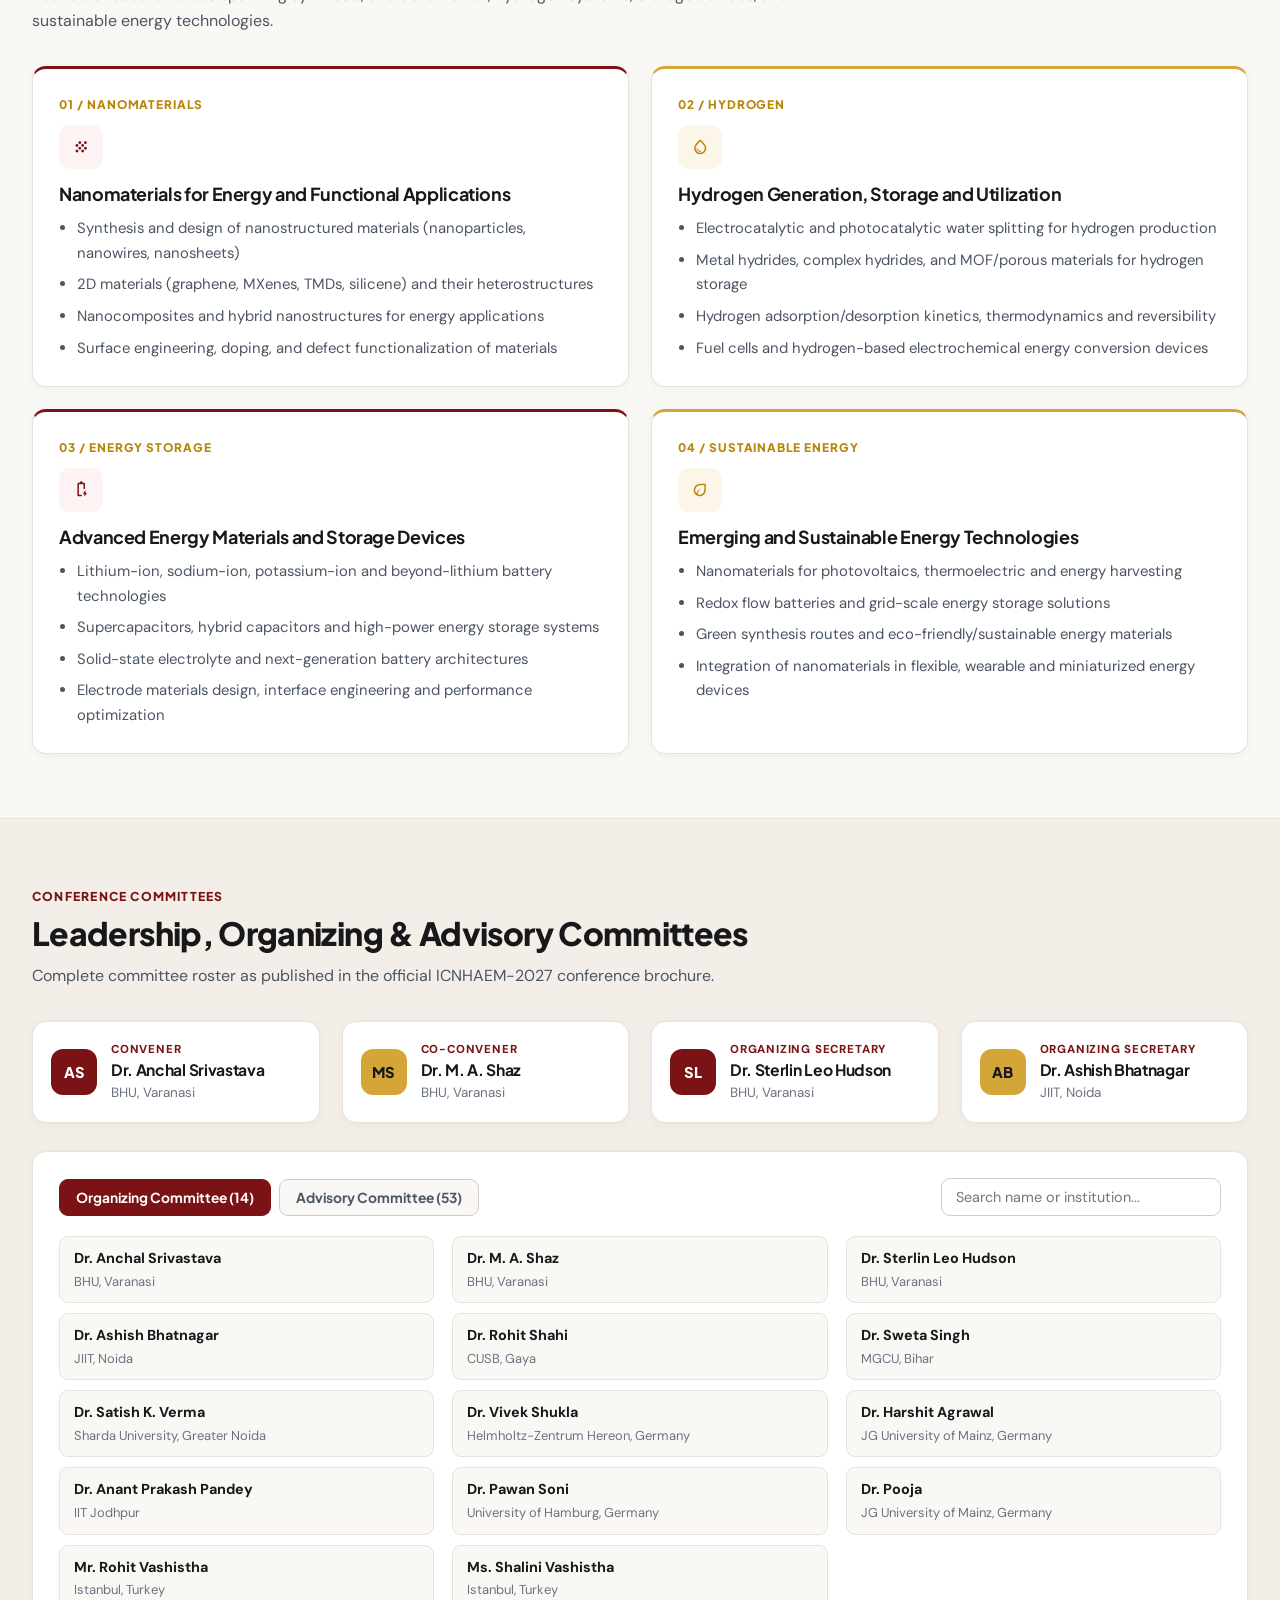
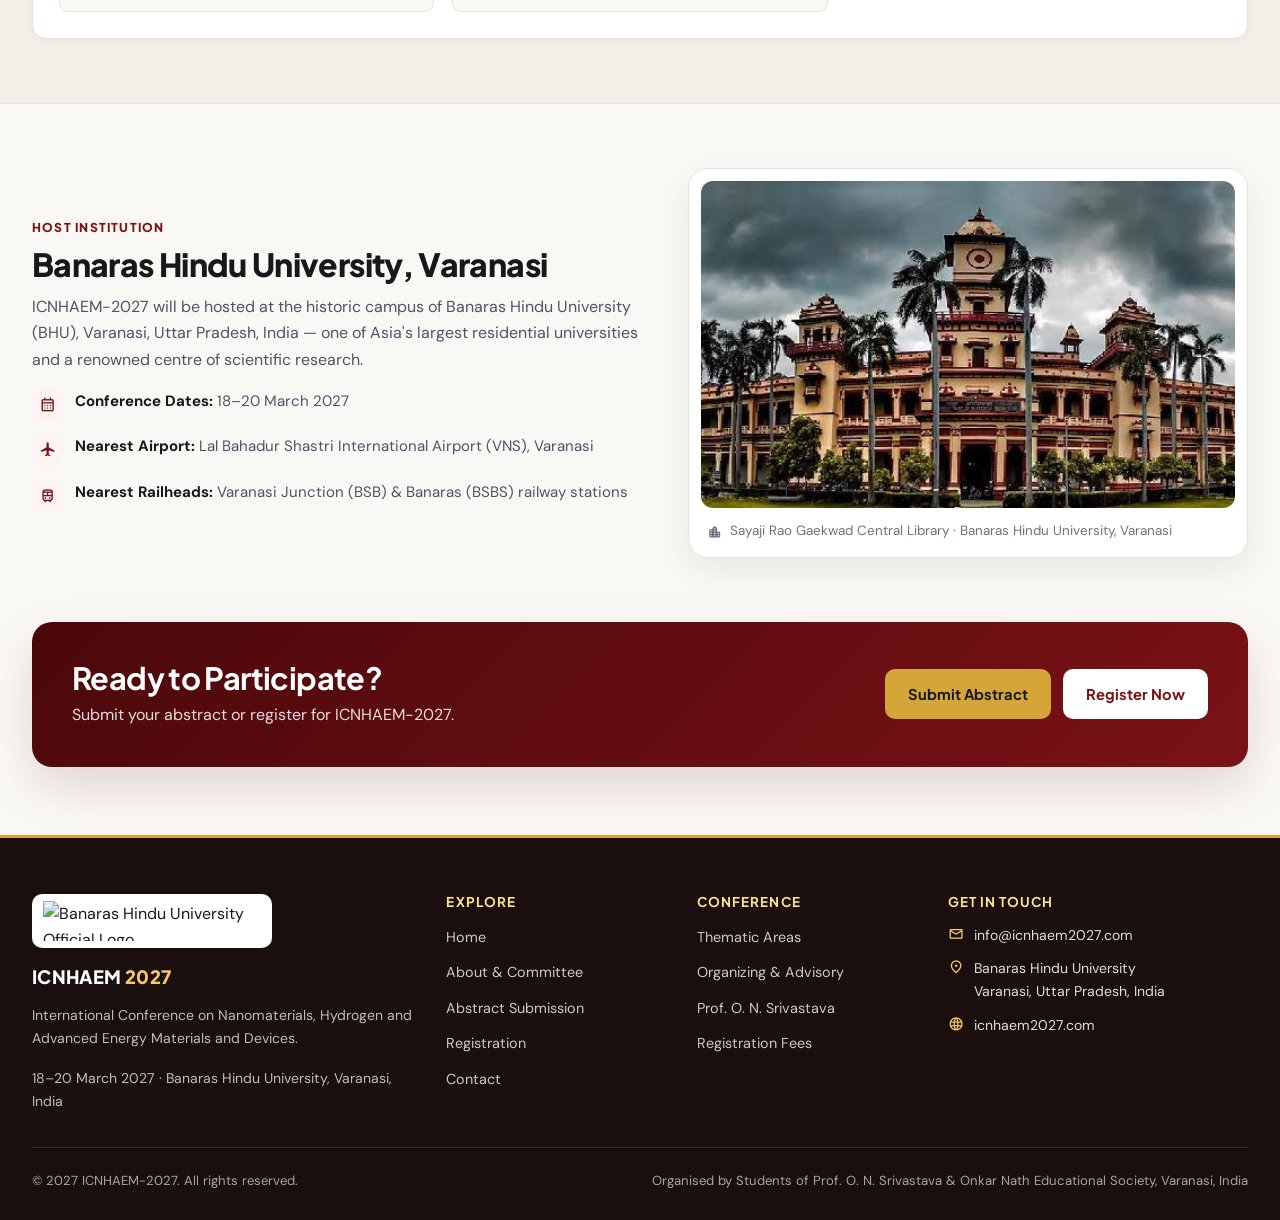
==== commit a90a669e: "Update about.html" ====
--- a/about.html
+++ b/about.html
@@ -15,12 +15,8 @@
 
 <header class="site-header">
     <div class="container header-inner">
-        <a href="index.html" class="brand" aria-label="ICNHAEM 2027 home">
-            <img src="images/bhu-logo.png" alt="Banaras Hindu University Logo" class="brand-logo">
-            <span class="brand-text">
-                <span class="brand-title">ICNHAEM <span>2027</span></span>
-                <span class="brand-sub">Banaras Hindu University · Varanasi</span>
-            </span>
+        <a href="index.html" class="brand" aria-label="Banaras Hindu University — ICNHAEM 2027 home">
+            <img src="images/bhu-full-logo.png" alt="Banaras Hindu University Official Logo" class="brand-logo-full">
         </a>
         <nav class="nav" aria-label="Primary navigation">
             <a href="index.html" class="nav-link">Home</a>
@@ -47,7 +43,10 @@
 <main>
     <section class="page-hero">
         <div class="container">
-            <div class="breadcrumb"><a href="index.html">Home</a><span>/</span>About &amp; Committee</div>
+            <div class="page-hero-top">
+                <div class="breadcrumb"><a href="index.html">Home</a><span>/</span>About &amp; Committee</div>
+                <span class="page-conf-tag">ICNHAEM-2027 · 18–20 March 2027</span>
+            </div>
             <h1>About ICNHAEM-2027</h1>
             <p>International Conference on Nanomaterials, Hydrogen and Advanced Energy Materials and Devices — 18–20 March 2027 at Banaras Hindu University, Varanasi.</p>
         </div>
@@ -321,13 +320,10 @@
     <div class="container">
         <div class="footer-grid">
             <div class="footer-brand">
-                <a href="index.html" class="brand">
-                    <img src="images/bhu-logo.png" alt="Banaras Hindu University Logo" class="brand-logo">
-                    <span class="brand-text">
-                        <span class="brand-title">ICNHAEM <span>2027</span></span>
-                        <span class="brand-sub">Banaras Hindu University · Varanasi</span>
-                    </span>
+                <a href="index.html" class="brand" aria-label="Banaras Hindu University">
+                    <img src="images/bhu-full-logo.png" alt="Banaras Hindu University Official Logo" class="brand-logo-full">
                 </a>
+                <div class="footer-conf-name">ICNHAEM <span>2027</span></div>
                 <p>International Conference on Nanomaterials, Hydrogen and Advanced Energy Materials and Devices.</p>
                 <p>18–20 March 2027 · Banaras Hindu University, Varanasi, India</p>
             </div>
--- a/css/style.css
+++ b/css/style.css
@@ -126,15 +126,16 @@
 .brand {
     display: inline-flex;
     align-items: center;
-    gap: 12px;
     color: var(--ink);
     min-width: 0;
     flex-shrink: 1;
 }
-.brand-logo {
-    height: 50px;
+.brand-logo-full {
+    height: 58px;
     width: auto;
+    max-width: 260px;
     object-fit: contain;
+    display: block;
     flex-shrink: 0;
 }
 .brand-text {
@@ -336,6 +337,62 @@
     max-width: 100%;
     flex-wrap: wrap;
 }
+
+.hero-conf-bar {
+    display: flex;
+    align-items: center;
+    flex-wrap: wrap;
+    gap: 12px 16px;
+    margin-bottom: 18px;
+}
+.hero-conf-code {
+    display: inline-flex;
+    align-items: center;
+    font-family: var(--font-display);
+    font-size: clamp(1.25rem, 2.2vw, 1.7rem);
+    font-weight: 800;
+    letter-spacing: 0.04em;
+    color: #FFFFFF;
+    padding: 5px 14px;
+    border-radius: 10px;
+    background: rgba(255, 255, 255, 0.12);
+    border: 1.5px solid rgba(245, 201, 99, 0.7);
+    line-height: 1.15;
+}
+.hero-conf-code span {
+    color: #F5C963;
+    margin-left: 2px;
+}
+.hero-conf-bar .hero-badge {
+    margin-bottom: 0;
+}
+.page-hero-top {
+    display: flex;
+    align-items: center;
+    justify-content: space-between;
+    gap: 12px;
+    flex-wrap: wrap;
+    margin-bottom: 12px;
+}
+.page-hero-top .breadcrumb {
+    margin-bottom: 0;
+}
+.page-conf-tag {
+    display: inline-flex;
+    align-items: center;
+    gap: 6px;
+    padding: 5px 12px;
+    border-radius: 999px;
+    background: rgba(212, 165, 55, 0.18);
+    border: 1px solid rgba(245, 201, 99, 0.55);
+    color: #FDE68A;
+    font-family: var(--font-display);
+    font-size: 0.78rem;
+    font-weight: 800;
+    letter-spacing: 0.06em;
+    text-transform: uppercase;
+}
+
 .hero-title {
     color: #FFFFFF;
     font-size: clamp(1.85rem, 3.6vw, 3.25rem);
@@ -1193,11 +1250,23 @@
     padding-bottom: 34px;
     border-bottom: 1px solid rgba(255, 255, 255, 0.12);
 }
-.footer-brand .brand-logo {
-    height: 46px;
+.footer-brand .brand-logo-full {
+    height: 54px;
+    max-width: 240px;
     background: #FFFFFF;
-    padding: 4px 6px;
-    border-radius: 8px;
+    padding: 7px 11px;
+    border-radius: 10px;
+}
+.footer-conf-name {
+    font-family: var(--font-display);
+    font-size: 1.15rem;
+    font-weight: 800;
+    color: #FFFFFF;
+    margin-top: 14px;
+    letter-spacing: 0.02em;
+}
+.footer-conf-name span {
+    color: #F5C963;
 }
 .footer-brand .brand-title { color: #FFFFFF; }
 .footer-brand .brand-sub { color: #F5C963; }
@@ -1289,10 +1358,7 @@
     .section { padding: 44px 0; }
     .section-sm { padding: 28px 0; }
     .header-inner { min-height: 64px; gap: 10px; }
-    .brand { gap: 9px; }
-    .brand-logo { height: 40px; }
-    .brand-title { font-size: 1.08rem; }
-    .brand-sub { font-size: 0.64rem; }
+    .brand-logo-full { height: 42px; max-width: 210px; }
     .grid-2, .grid-4, .contact-grid, .form-grid, .hero-meta, .timeline, .footer-grid, .campus-gallery {
         grid-template-columns: 1fr;
     }
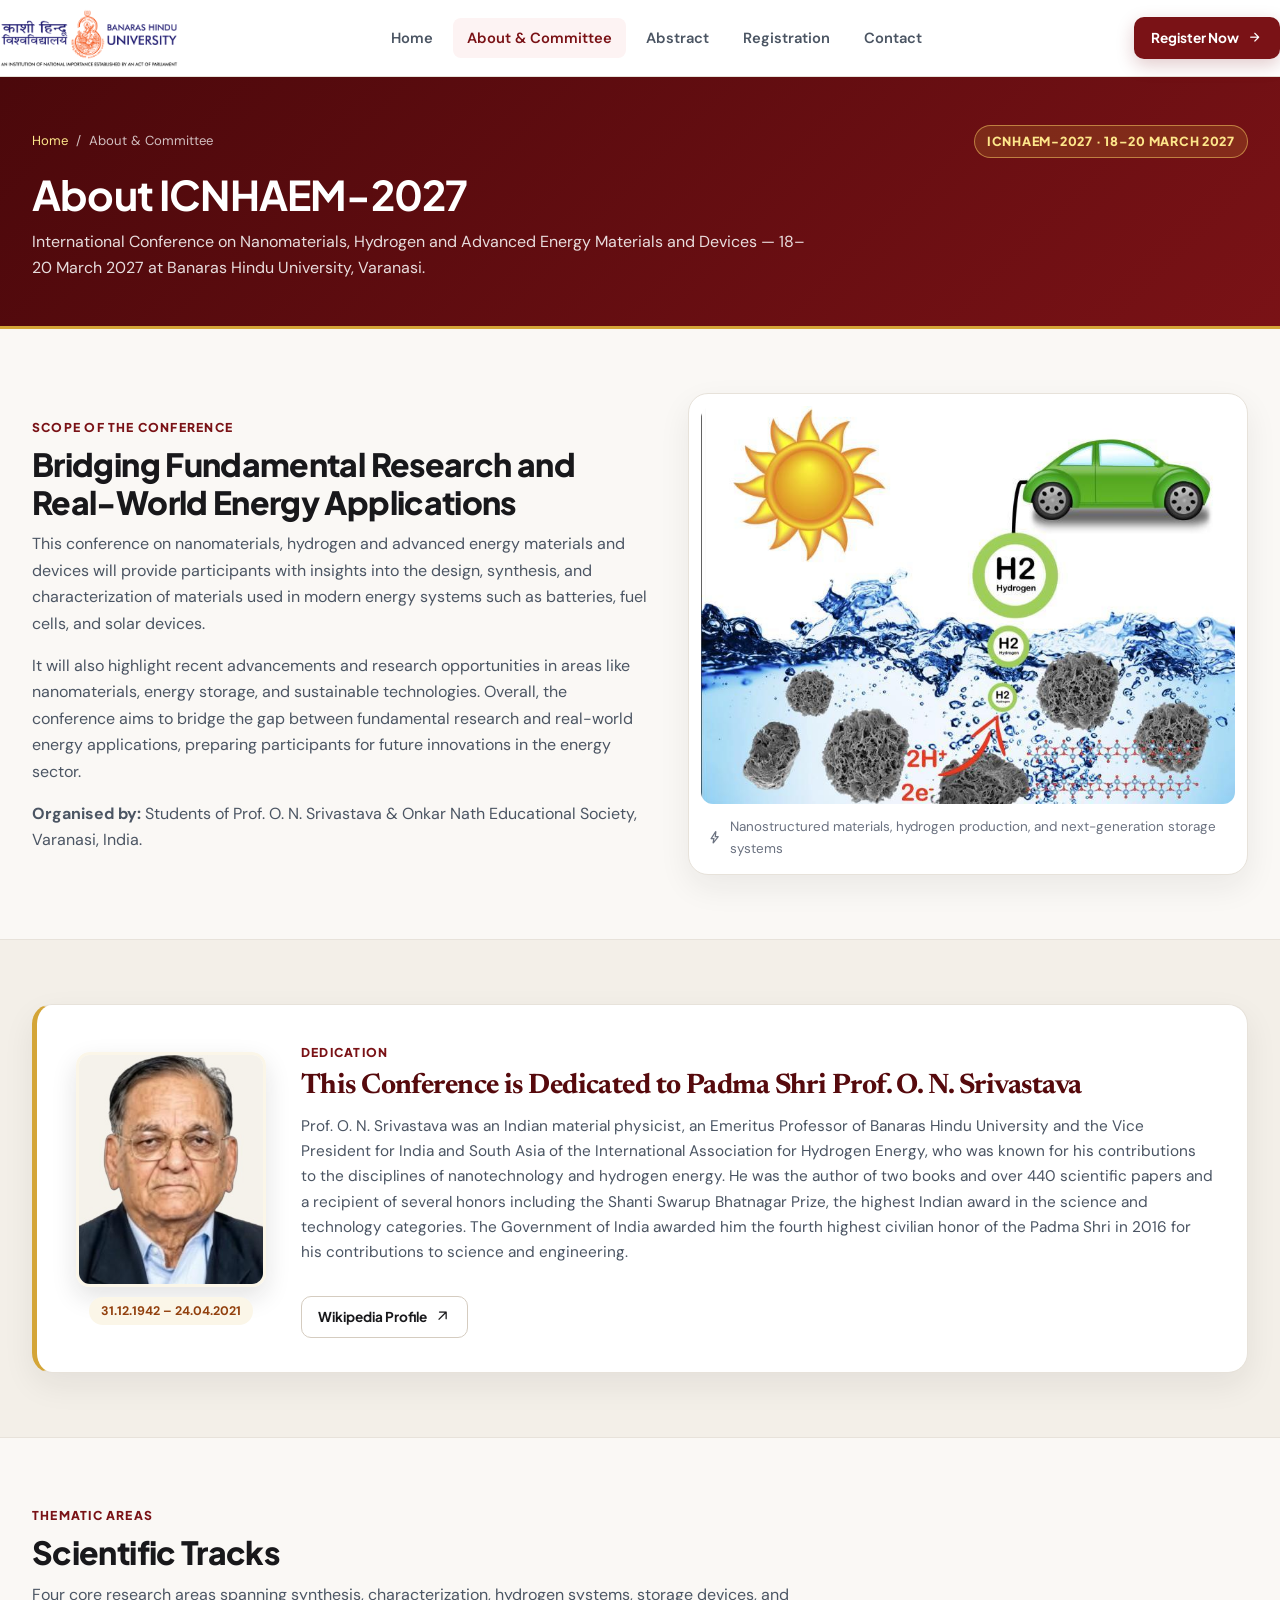
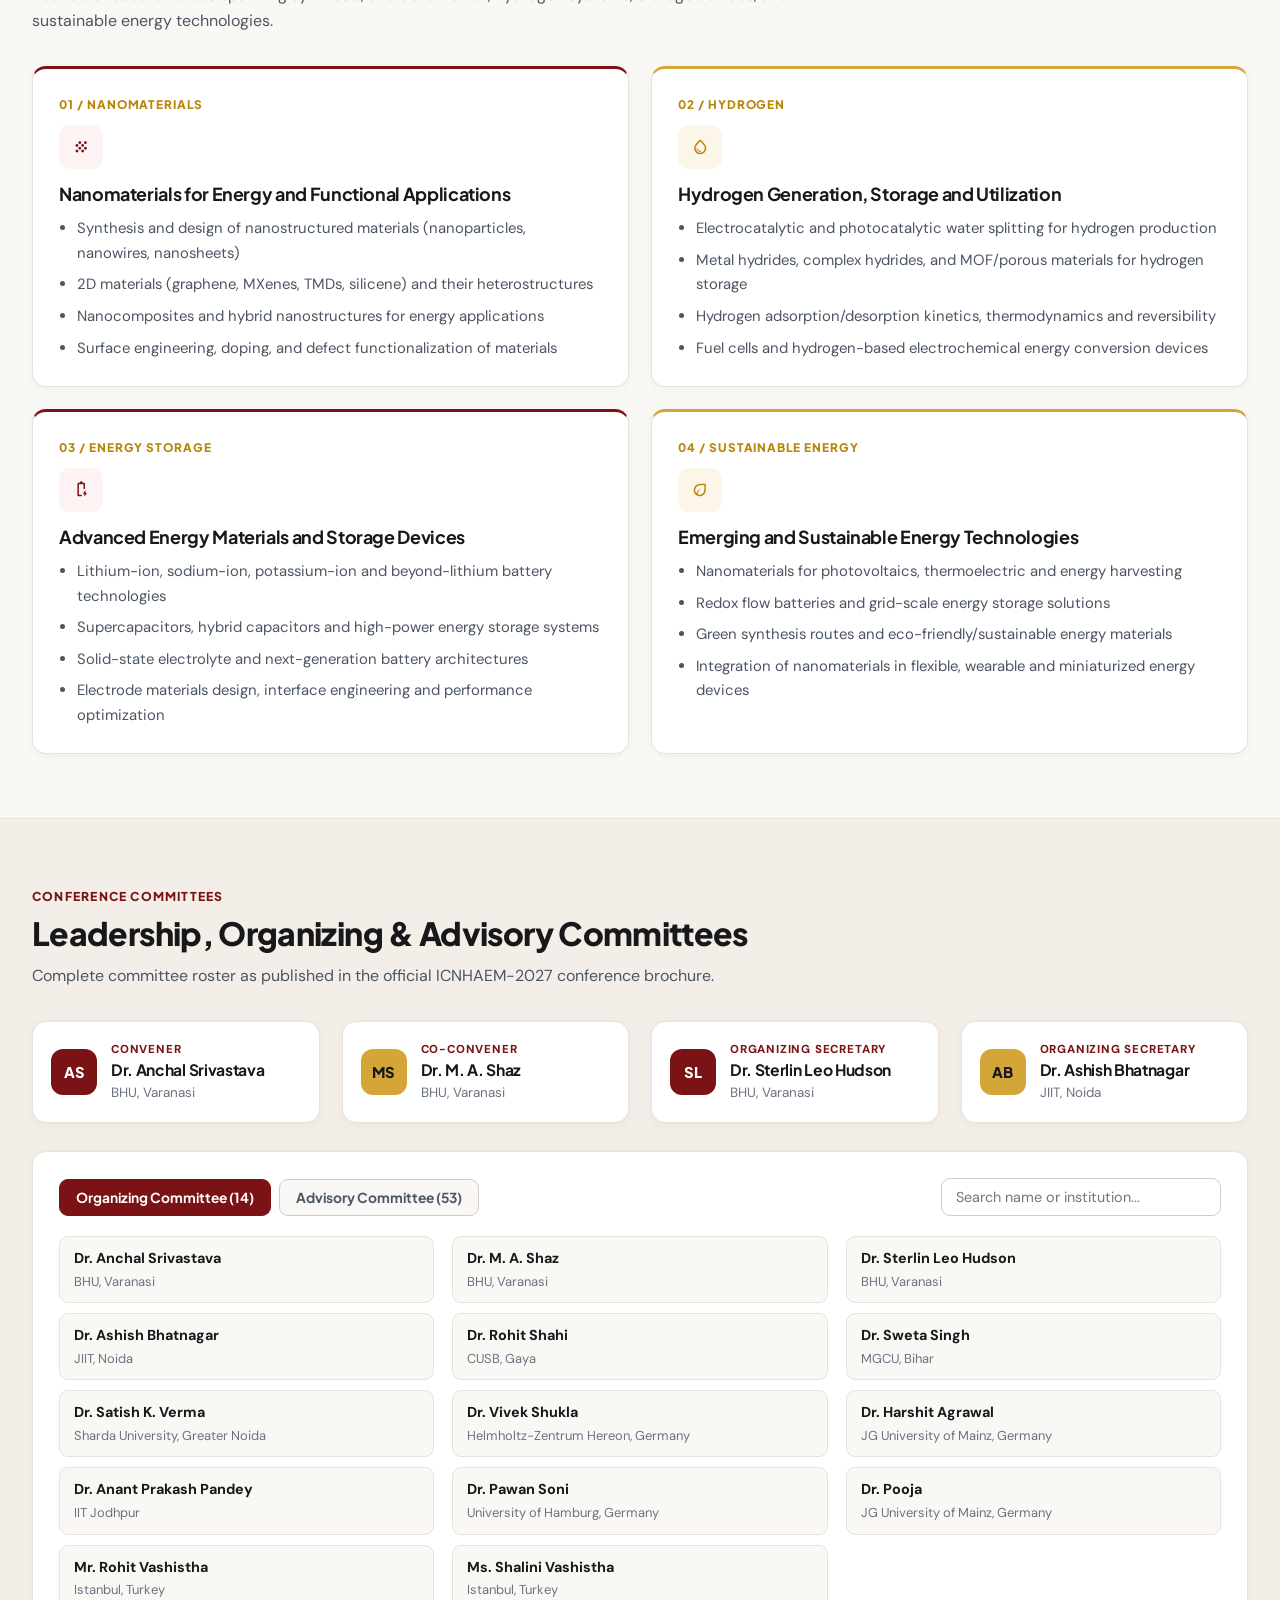
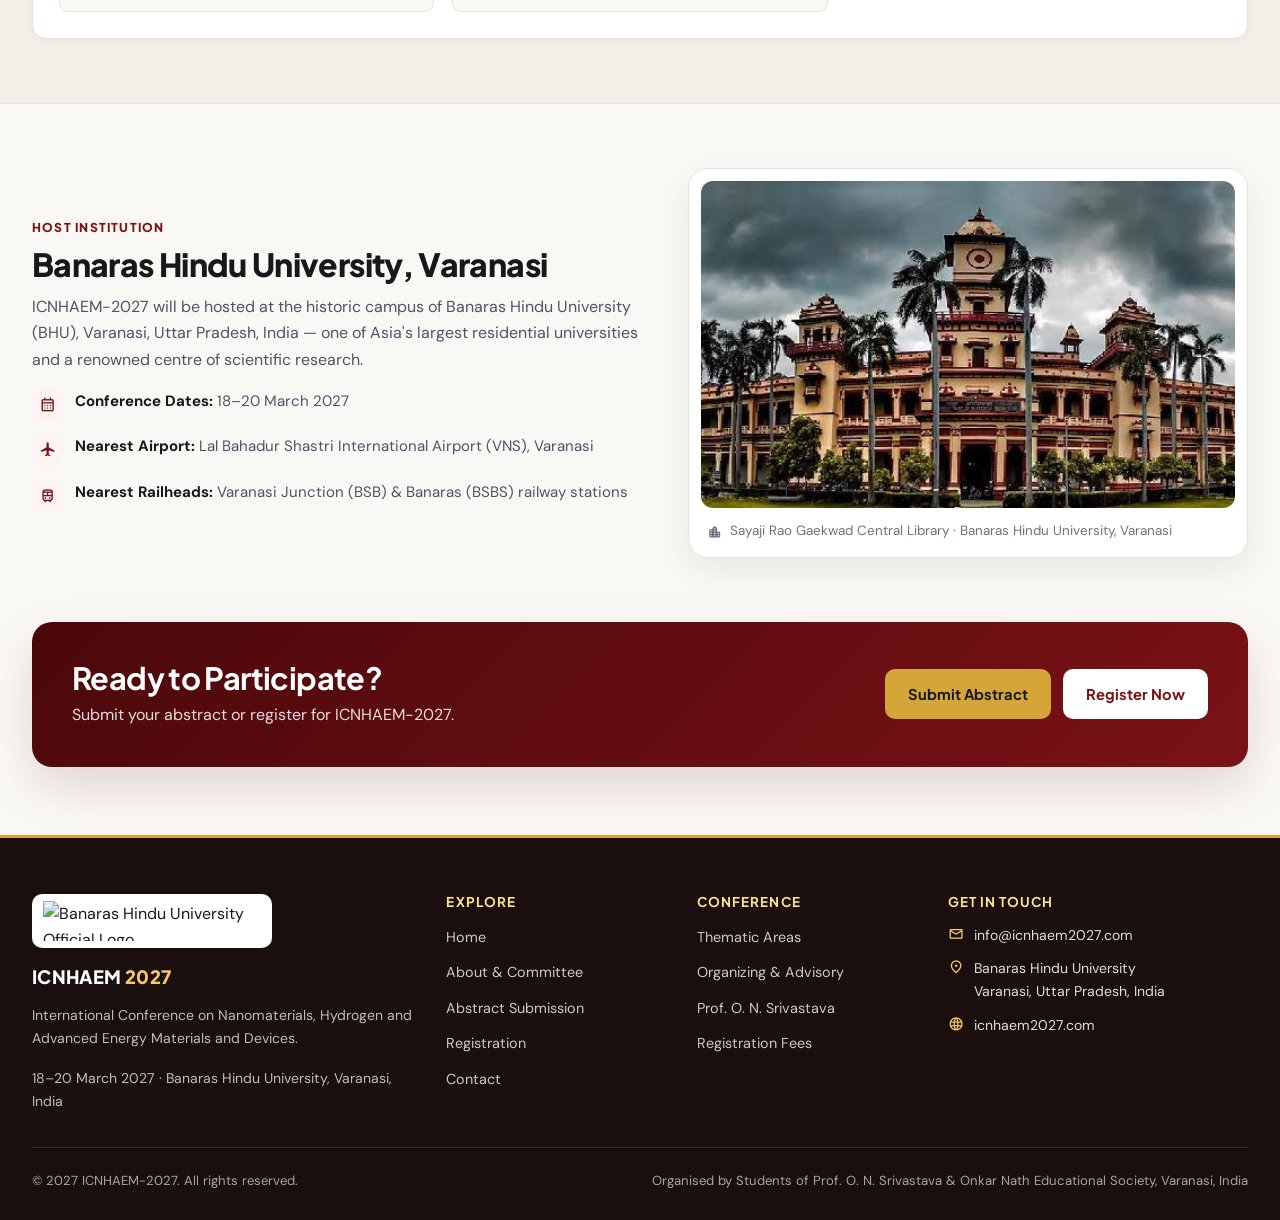
==== commit 386786d6: "Update about.html" ====
--- a/about.html
+++ b/about.html
@@ -16,7 +16,7 @@
 <header class="site-header">
     <div class="container header-inner">
         <a href="index.html" class="brand" aria-label="Banaras Hindu University — ICNHAEM 2027 home">
-            <img src="images/bhu-full-logo.png" alt="Banaras Hindu University Official Logo" class="brand-logo-full">
+            <img src="images/bhu-emblem.png" alt="Banaras Hindu University Official Logo" class="brand-logo-full">
         </a>
         <nav class="nav" aria-label="Primary navigation">
             <a href="index.html" class="nav-link">Home</a>
